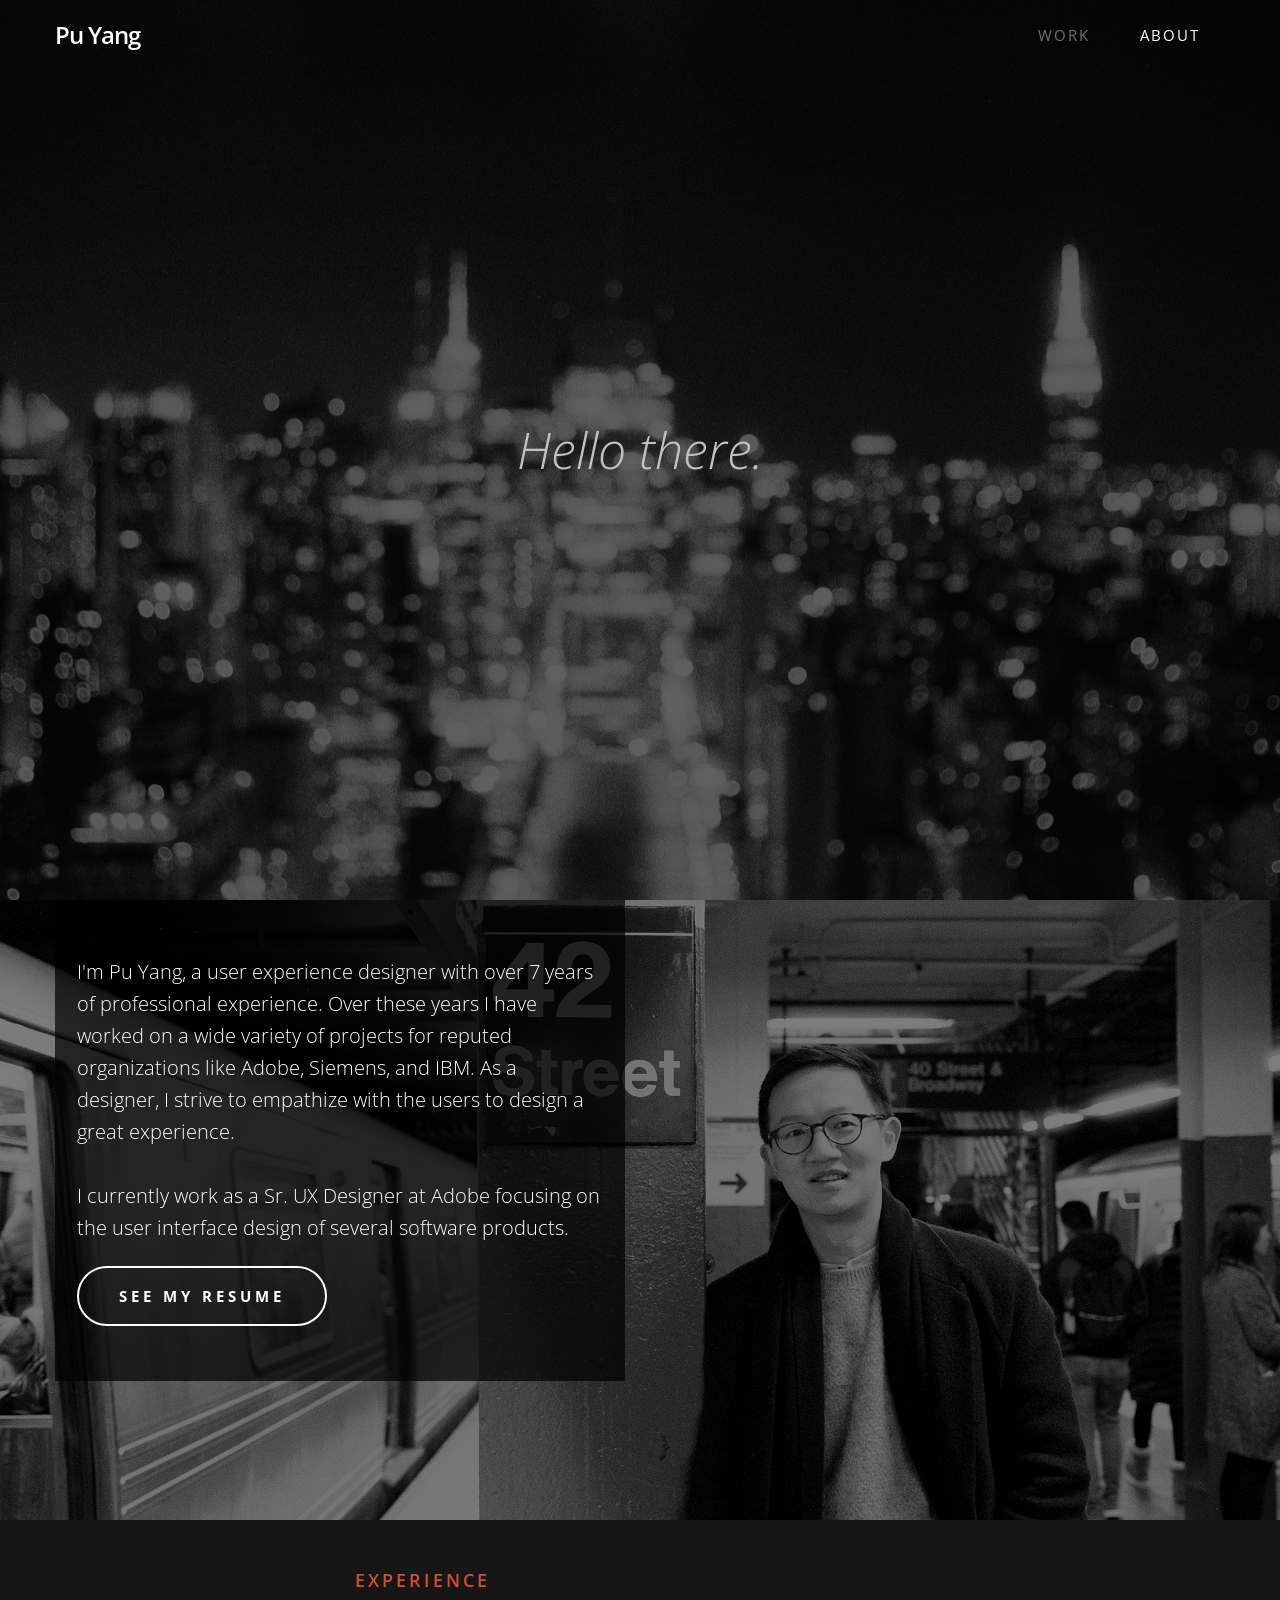
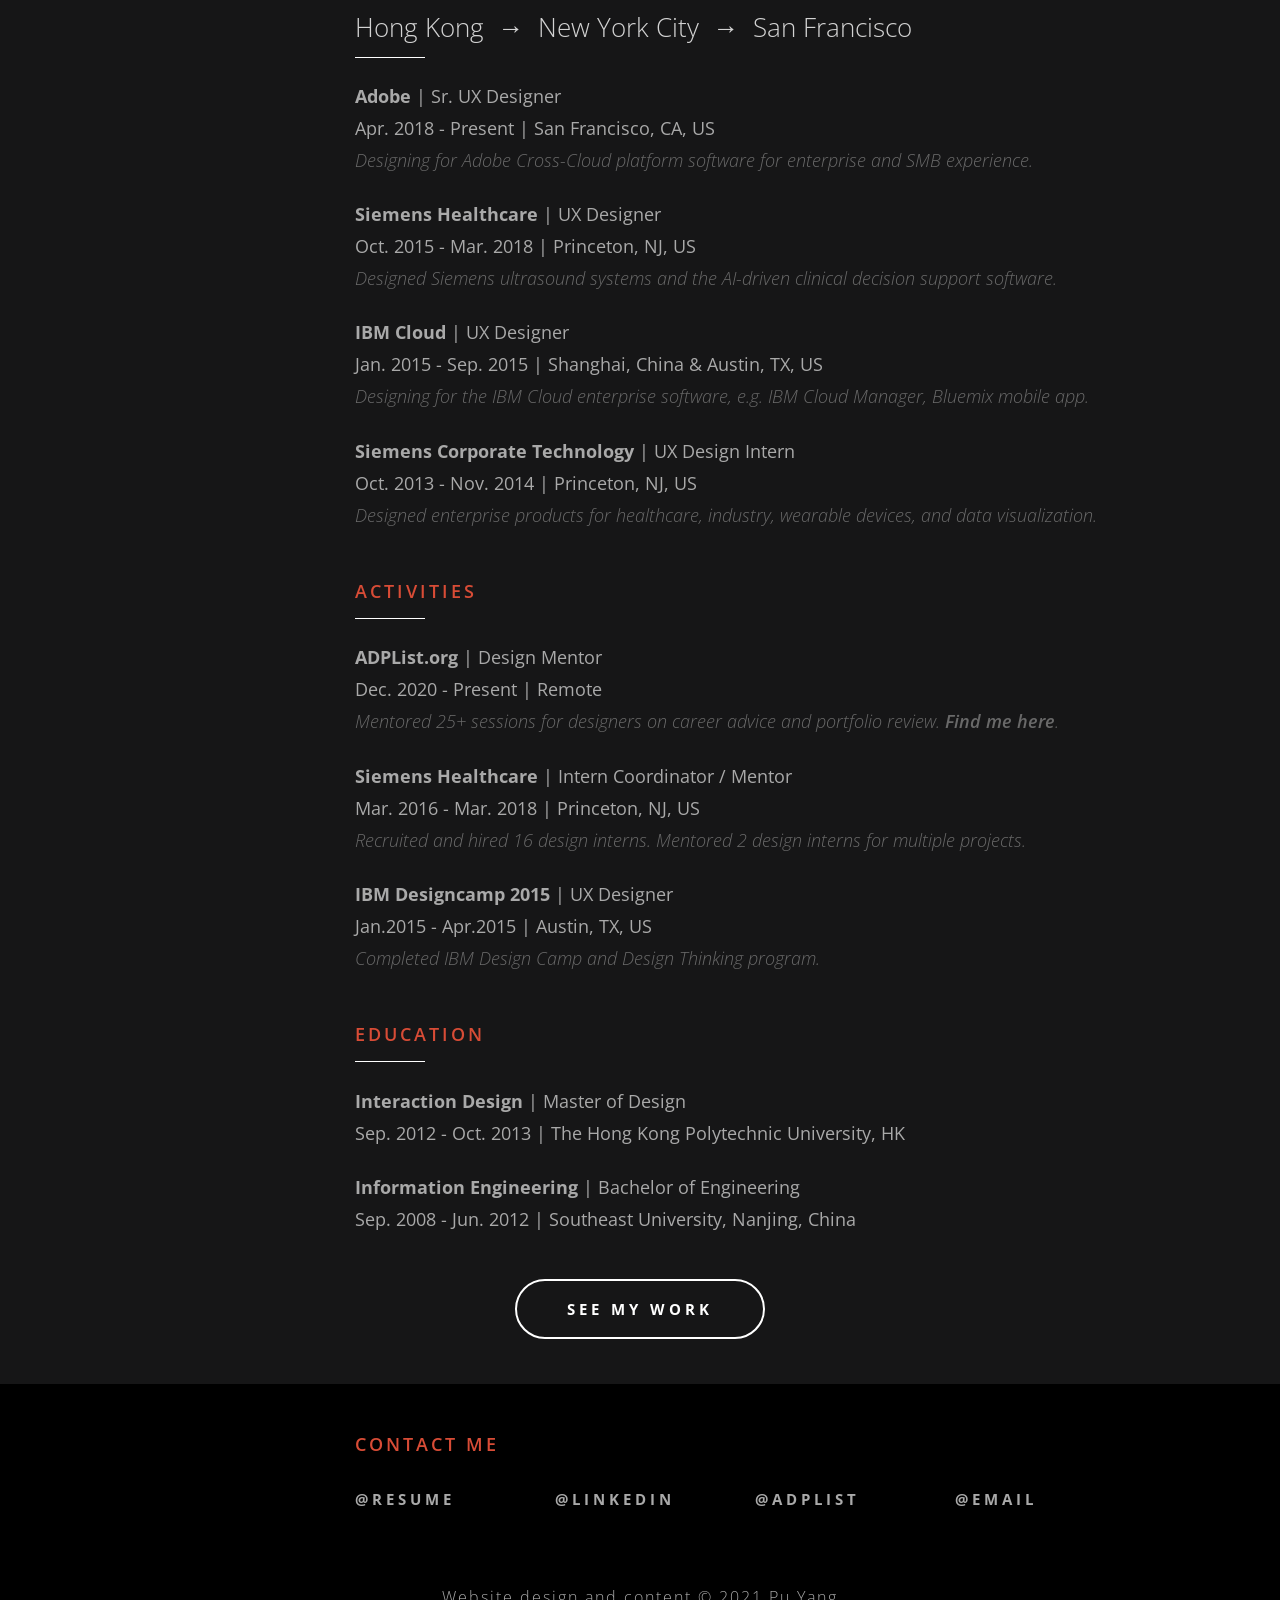
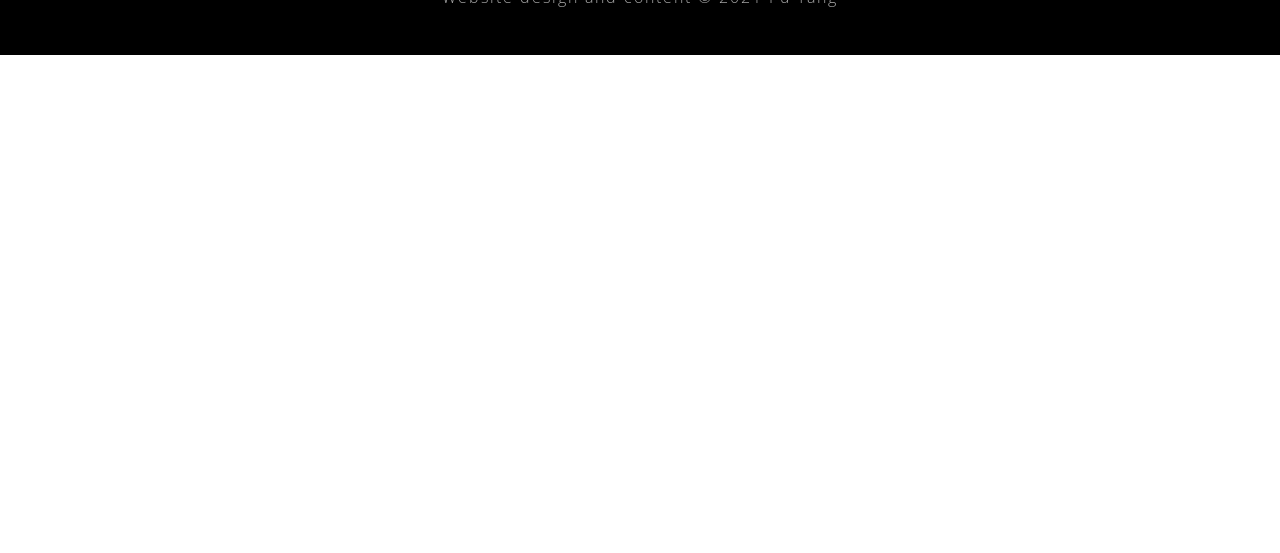
==== about/index.html @ f2c32f25 "Static portfolio site migrated from WordPress Co-authored-by: Copilot App <223556219+Copilot@users.n" ====
<!DOCTYPE html>
<html lang="en-US" data-version="3.0.16">
	<head>
		<meta charset="UTF-8" />
		<meta name="viewport" content="width=device-width, initial-scale=1.0, maximum-scale=1.0" />
		<meta name="description" content="My Portfolio">
		<title>Pu Yang &rsaquo; About</title>

		<link type="text/css" rel="stylesheet" href="../wp-content/themes/semplice/css/reset.css">
		<link data-fontset-id="ce-fontset" href="https://fonts.googleapis.com/css?family=Open+Sans:300,300italic,400,400italic,600,600italic,700,700italic" rel="stylesheet" type="text/css"><link data-fontset-id="ce-fontset" href="https://fonts.googleapis.com/css?family=PT+Serif:400,400italic" rel="stylesheet" type="text/css"><style id="ce-fontset" type="text/css">.light,.light_italic{font-family:"Open Sans", Arial, sans-serif;font-weight:300;}.regular,.regular_italic{font-family:"Open Sans", Arial, sans-serif;font-weight:400;}.semibold,.semibold_italic{font-family:"Open Sans", Arial, sans-serif;font-weight:600;}.bold,.bold_italic,strong,b{font-family:"Open Sans", Arial, sans-serif;font-weight:700;}.custom_one,.custom_one_italic{font-family:"PT Serif", Georgia, serif;font-weight:400;}.light_italic, .regular_italic, .semibold_italic, .bold_italic, .custom_one_italic {font-style:italic}.wysiwyg-ce h1, .wysiwyg-ce h2, .wysiwyg-ce h3, .wysiwyg-ce h4, .wysiwyg-ce h5, .wysiwyg-ce h6, #semplice h1, #semplice h2, #semplice h3, #semplice h4, #semplice h5, #semplice h6 { font-weight: 700; }</style>		<link type="text/css" rel="stylesheet" href="../wp-content/themes/semplice/style.css">
		<style type="text/css" id="semplice-custom-css">.cover-284 .cover-headline h1 { font-size: 50px !important; line-height: 65px !important; }@media (min-width: 980px) and (max-width: 1199px) {.cover-284 .cover-headline h1 { font-size: 33.333333333333px !important; line-height: 38.461538461538px !important; }}@media (min-width: 768px) and (max-width: 979px) {.cover-284 .cover-headline h1 { font-size: 29.411764705882px !important; line-height: 35.714285714286px !important; }}@media (max-width: 767px) {.cover-284 .cover-headline h1 { font-size: 19.230769230769px !important; line-height: 22.727272727273px !important; }}@media (max-width: 567px) {.cover-284 .cover-headline h1 { font-size: 14.705882352941px !important; line-height: 16.666666666667px !important; }}#content { height: 100%; }.cover-284, .cover-284 .cover-image, .cover-284 .video-fadein { background-color: #000000 !important; }.cover-284 .cover-image { background-image: url(../wp-content/uploads/2021/03/Mask-Group-22-1.png); }.cover-284 .cover-image { opacity: 0.40; }.cover-284 .cover-image { background-repeat:  !important; }.cover-284 .cover-image { background-size: cover; }.cover-284 .cover-image { background-position: top center; }.cover-284 .cover-headline h1 { color: #c1c1c1 !important; }.cover-284 .cover-headline h1 { text-transform: none !important; }.bar { background: #ffffff !important; }.cover-284 .see-more:hover .icon { transform: scale(1.15);-ms-transform: scale(1.15);-webkit-transform: scale(1.15); }div.logo a { color: #ffffff !important; }header { top: -70px; }#fullscreen-menu { top: 70px; }#navbar, .controls a, div.loader, div.header-icon, #navbar-bg, .controls a span { height: 70px; }div.logo h1 { line-height: 70px !important; }.controls a svg, div.header-icon { margin-top: 23px !important; }section#blog, .post-password-form, section#not-found { margin-top: 70px !important; }.menu-style-nobutton ul li a, nav.standard ul li a { line-height: 70px !important; }.title-top { top: 70px; }.logo svg { margin-top: 24px; }#navbar-bg { background: #161617 !important; }#fullscreen-menu { background: rgb(0, 0, 0); background: rgba(0, 0, 0, 1); }#navbar-bg { opacity: 1; }#navbar { border-bottom: 1px solid transparent !important; }.transparent { opacity: 0 !important; }@media (max-width: 767px) {.transparent { background: #161617 !important; }}#navbar .controls a .nav-icon { background: #707070 !important; }#navbar .controls a svg { fill: #707070 !important; }#fullscreen-menu .menu-inner nav ul li a, .follow-links ul li a svg, nav.standard ul li a { letter-spacing: 2px !important; }#fullscreen-menu .menu-inner nav ul li a, .follow-links ul li a svg, nav.standard ul li a { text-transform: uppercase !important; }#navbar .controls a.project-panel-button { margin-right: -10px; padding-left: 10px; }nav.standard ul li a { padding: 0px 25px; }#fullscreen-menu .menu-inner nav { padding: 40px 0px; }#fullscreen-menu .menu-inner nav ul li a, .follow-links ul li a svg, nav.standard ul li a { color: #707070 !important; }.follow-links ul li a svg { fill: #707070 !important; }nav.standard ul li a { text-decoration: none !important; }#fullscreen-menu .menu-inner nav ul li a { border-color: #e6e6e6 !important; }#fullscreen-menu .menu-inner nav ul li.current-menu-item a, #fullscreen-menu .menu-inner nav ul li.current_page_item a, nav.standard ul li.current-menu-item a, nav.standard ul li.current_page_item a, #fullscreen-menu .menu-inner nav ul li.current-menu-item a:hover, #fullscreen-menu .menu-inner nav ul li.current_page_item a:hover, nav.standard ul li.current-menu-item a:hover, nav.standard ul li.current_page_item a:hover, .is-work nav.standard ul li.portfolio-grid a, .is-work #fullscreen-menu .menu-inner nav ul li.portfolio-grid a { color: #ffffff !important; }nav.standard ul li.current-menu-item a, nav.standard ul li.current_page_item a, nav.standard ul li.current-menu-item a:hover, nav.standard ul li.current_page_item a:hover, .is-work nav.standard ul li.portfolio-grid a { text-decoration: none !important; }#fullscreen-menu .menu-inner nav ul li.current-menu-item a, #fullscreen-menu .menu-inner nav ul li.current_page_item a, #fullscreen-menu .menu-inner nav ul li.current-menu-item a:hover, #fullscreen-menu .menu-inner nav ul li.current_page_item a:hover, .is-work #fullscreen-menu .menu-inner nav ul li.portfolio-grid a { border-color: #000000 !important; }#fullscreen-menu .menu-inner nav ul li a:hover, .follow-links ul li a svg, nav.standard ul li a:hover { color: #d84c36 !important; }.follow-links ul li a:hover svg { fill: #d84c36 !important; }nav.standard ul li a:hover { text-decoration: none !important; }#fullscreen-menu .menu-inner nav ul li a:hover { border-color: #000000 !important; }nav.standard ul li a:hover { background: transparent !important; }nav.standard ul li a { font-size: 15px !important; }#fullscreen-menu .menu-inner nav { margin-top: 70px !important; }#fullscreen-menu .menu-inner nav { top: 70px; transform: translate(0px, 0px); -webkit-transform: translate(0px, 0px); }#fullscreen-menu .menu-inner nav ul li { text-align: center; }#fullscreen-menu .menu-inner .follow-links { background: rgb(255, 255, 255); background: rgba(255, 255, 255, 1); }#fullscreen-menu .menu-inner .follow-links ul li a { padding-top: 5px; padding-bottom: 5px; }#fullscreen-menu .menu-inner .follow-links { border-top: 1px solid transparent !important; }#fullscreen-menu .menu-inner .follow-links ul li a { padding-right: 10px; padding-left: 10px; }#fullscreen-menu .menu-inner .follow-links ul li a svg { fill: #aaaaaa !important; }#fullscreen-menu .menu-inner .follow-links ul li a:hover svg { fill: #000000 !important; }#fullscreen-menu .menu-inner .follow-links ul li a:hover { background: #ffffff !important; }.share-box { background: #ffffff !important; }.share-icons-wrapper p { color: #000000 !important; }.share-icon a svg { fill: #000000 !important; }body {background-color: #ffffff !important;}header { top: 0px !important; opacity: 1; }.fade-content, #project-panel-footer, #blog { opacity: 1 }.no-gutter-grid-sizer { width: 8.3333% !important; }.no-gutter-gutter-sizer { width: 0px; }.remove-gutter-yes { margin: 0px !important; }.masonry-span0{ width: 0% !important; float: left; }.masonry-span1{ width: 8.3333% !important; float: left; }.masonry-span2{ width: 16.6667% !important; float: left; }.masonry-span3{ width: 25% !important; float: left; }.masonry-span4{ width: 33.3333% !important; float: left; }.masonry-span5{ width: 41.6667% !important; float: left; }.masonry-span6{ width: 50% !important; float: left; }.masonry-span7{ width: 58.3333% !important; float: left; }.masonry-span8{ width: 66.6667% !important; float: left; }.masonry-span9{ width: 75% !important; float: left; }.masonry-span10{ width: 83.3333% !important; float: left; }.masonry-span11{ width: 91.6667% !important; float: left; }.masonry-span12{ width: 100% !important; float: left; }@media (max-width: 767px) {.masonry-span1, .masonry-span2, .masonry-span3, .masonry-span4, .masonry-span5, .masonry-span6, .masonry-span7, .masonry-span8, .masonry-span9, .masonry-span10, .masonry-span11, .masonry-span12 { width: 100% !important; }}.lightbox-overlay { background-color: rgba(255,255,255,0.98); -webkit-animation: fadein 0.35s; -moz-animation: fadein 0.35s; -ms-animation: fadein 0.35s; -o-animation: fadein 0.35s; animation: fadein 0.35s; }@keyframes fadein { from { background-color: rgba(255,255,255,0); } to { background-color: rgba(255,255,255,0.98); } }@-moz-keyframes fadein { from { background-color: rgba(255,255,255,0); } to { background-color: rgba(255,255,255,0.98); } }@-webkit-keyframes fadein { from { background-color: rgba(255,255,255,0); } to { background-color: rgba(255,255,255,0.98); } }@-ms-keyframes fadein { from { background-color: rgba(255,255,255,0); } to { background-color: rgba(255,255,255,0.98); } }@-o-keyframes fadein { from { background-color: rgba(255,255,255,0); } to { background-color: rgba(255,255,255,0.98); } }</style>

<link rel='stylesheet' id='wp-block-library-css' href='../assets/vendor/css/block-library.min.css' type='text/css' media='all' />
<style id='wp-block-library-inline-css' type='text/css'>
.has-text-align-justify{text-align:justify;}
</style>
<style id='classic-theme-styles-inline-css' type='text/css'>
/*! This file is auto-generated */
.wp-block-button__link{color:#fff;background-color:#32373c;border-radius:9999px;box-shadow:none;text-decoration:none;padding:calc(.667em + 2px) calc(1.333em + 2px);font-size:1.125em}.wp-block-file__button{background:#32373c;color:#fff;text-decoration:none}
</style>
<style id='global-styles-inline-css' type='text/css'>
body{--wp--preset--color--black: #000000;--wp--preset--color--cyan-bluish-gray: #abb8c3;--wp--preset--color--white: #ffffff;--wp--preset--color--pale-pink: #f78da7;--wp--preset--color--vivid-red: #cf2e2e;--wp--preset--color--luminous-vivid-orange: #ff6900;--wp--preset--color--luminous-vivid-amber: #fcb900;--wp--preset--color--light-green-cyan: #7bdcb5;--wp--preset--color--vivid-green-cyan: #00d084;--wp--preset--color--pale-cyan-blue: #8ed1fc;--wp--preset--color--vivid-cyan-blue: #0693e3;--wp--preset--color--vivid-purple: #9b51e0;--wp--preset--gradient--vivid-cyan-blue-to-vivid-purple: linear-gradient(135deg,rgba(6,147,227,1) 0%,rgb(155,81,224) 100%);--wp--preset--gradient--light-green-cyan-to-vivid-green-cyan: linear-gradient(135deg,rgb(122,220,180) 0%,rgb(0,208,130) 100%);--wp--preset--gradient--luminous-vivid-amber-to-luminous-vivid-orange: linear-gradient(135deg,rgba(252,185,0,1) 0%,rgba(255,105,0,1) 100%);--wp--preset--gradient--luminous-vivid-orange-to-vivid-red: linear-gradient(135deg,rgba(255,105,0,1) 0%,rgb(207,46,46) 100%);--wp--preset--gradient--very-light-gray-to-cyan-bluish-gray: linear-gradient(135deg,rgb(238,238,238) 0%,rgb(169,184,195) 100%);--wp--preset--gradient--cool-to-warm-spectrum: linear-gradient(135deg,rgb(74,234,220) 0%,rgb(151,120,209) 20%,rgb(207,42,186) 40%,rgb(238,44,130) 60%,rgb(251,105,98) 80%,rgb(254,248,76) 100%);--wp--preset--gradient--blush-light-purple: linear-gradient(135deg,rgb(255,206,236) 0%,rgb(152,150,240) 100%);--wp--preset--gradient--blush-bordeaux: linear-gradient(135deg,rgb(254,205,165) 0%,rgb(254,45,45) 50%,rgb(107,0,62) 100%);--wp--preset--gradient--luminous-dusk: linear-gradient(135deg,rgb(255,203,112) 0%,rgb(199,81,192) 50%,rgb(65,88,208) 100%);--wp--preset--gradient--pale-ocean: linear-gradient(135deg,rgb(255,245,203) 0%,rgb(182,227,212) 50%,rgb(51,167,181) 100%);--wp--preset--gradient--electric-grass: linear-gradient(135deg,rgb(202,248,128) 0%,rgb(113,206,126) 100%);--wp--preset--gradient--midnight: linear-gradient(135deg,rgb(2,3,129) 0%,rgb(40,116,252) 100%);--wp--preset--font-size--small: 13px;--wp--preset--font-size--medium: 20px;--wp--preset--font-size--large: 36px;--wp--preset--font-size--x-large: 42px;--wp--preset--spacing--20: 0.44rem;--wp--preset--spacing--30: 0.67rem;--wp--preset--spacing--40: 1rem;--wp--preset--spacing--50: 1.5rem;--wp--preset--spacing--60: 2.25rem;--wp--preset--spacing--70: 3.38rem;--wp--preset--spacing--80: 5.06rem;--wp--preset--shadow--natural: 6px 6px 9px rgba(0, 0, 0, 0.2);--wp--preset--shadow--deep: 12px 12px 50px rgba(0, 0, 0, 0.4);--wp--preset--shadow--sharp: 6px 6px 0px rgba(0, 0, 0, 0.2);--wp--preset--shadow--outlined: 6px 6px 0px -3px rgba(255, 255, 255, 1), 6px 6px rgba(0, 0, 0, 1);--wp--preset--shadow--crisp: 6px 6px 0px rgba(0, 0, 0, 1);}:where(.is-layout-flex){gap: 0.5em;}:where(.is-layout-grid){gap: 0.5em;}body .is-layout-flow > .alignleft{float: left;margin-inline-start: 0;margin-inline-end: 2em;}body .is-layout-flow > .alignright{float: right;margin-inline-start: 2em;margin-inline-end: 0;}body .is-layout-flow > .aligncenter{margin-left: auto !important;margin-right: auto !important;}body .is-layout-constrained > .alignleft{float: left;margin-inline-start: 0;margin-inline-end: 2em;}body .is-layout-constrained > .alignright{float: right;margin-inline-start: 2em;margin-inline-end: 0;}body .is-layout-constrained > .aligncenter{margin-left: auto !important;margin-right: auto !important;}body .is-layout-constrained > :where(:not(.alignleft):not(.alignright):not(.alignfull)){max-width: var(--wp--style--global--content-size);margin-left: auto !important;margin-right: auto !important;}body .is-layout-constrained > .alignwide{max-width: var(--wp--style--global--wide-size);}body .is-layout-flex{display: flex;}body .is-layout-flex{flex-wrap: wrap;align-items: center;}body .is-layout-flex > *{margin: 0;}body .is-layout-grid{display: grid;}body .is-layout-grid > *{margin: 0;}:where(.wp-block-columns.is-layout-flex){gap: 2em;}:where(.wp-block-columns.is-layout-grid){gap: 2em;}:where(.wp-block-post-template.is-layout-flex){gap: 1.25em;}:where(.wp-block-post-template.is-layout-grid){gap: 1.25em;}.has-black-color{color: var(--wp--preset--color--black) !important;}.has-cyan-bluish-gray-color{color: var(--wp--preset--color--cyan-bluish-gray) !important;}.has-white-color{color: var(--wp--preset--color--white) !important;}.has-pale-pink-color{color: var(--wp--preset--color--pale-pink) !important;}.has-vivid-red-color{color: var(--wp--preset--color--vivid-red) !important;}.has-luminous-vivid-orange-color{color: var(--wp--preset--color--luminous-vivid-orange) !important;}.has-luminous-vivid-amber-color{color: var(--wp--preset--color--luminous-vivid-amber) !important;}.has-light-green-cyan-color{color: var(--wp--preset--color--light-green-cyan) !important;}.has-vivid-green-cyan-color{color: var(--wp--preset--color--vivid-green-cyan) !important;}.has-pale-cyan-blue-color{color: var(--wp--preset--color--pale-cyan-blue) !important;}.has-vivid-cyan-blue-color{color: var(--wp--preset--color--vivid-cyan-blue) !important;}.has-vivid-purple-color{color: var(--wp--preset--color--vivid-purple) !important;}.has-black-background-color{background-color: var(--wp--preset--color--black) !important;}.has-cyan-bluish-gray-background-color{background-color: var(--wp--preset--color--cyan-bluish-gray) !important;}.has-white-background-color{background-color: var(--wp--preset--color--white) !important;}.has-pale-pink-background-color{background-color: var(--wp--preset--color--pale-pink) !important;}.has-vivid-red-background-color{background-color: var(--wp--preset--color--vivid-red) !important;}.has-luminous-vivid-orange-background-color{background-color: var(--wp--preset--color--luminous-vivid-orange) !important;}.has-luminous-vivid-amber-background-color{background-color: var(--wp--preset--color--luminous-vivid-amber) !important;}.has-light-green-cyan-background-color{background-color: var(--wp--preset--color--light-green-cyan) !important;}.has-vivid-green-cyan-background-color{background-color: var(--wp--preset--color--vivid-green-cyan) !important;}.has-pale-cyan-blue-background-color{background-color: var(--wp--preset--color--pale-cyan-blue) !important;}.has-vivid-cyan-blue-background-color{background-color: var(--wp--preset--color--vivid-cyan-blue) !important;}.has-vivid-purple-background-color{background-color: var(--wp--preset--color--vivid-purple) !important;}.has-black-border-color{border-color: var(--wp--preset--color--black) !important;}.has-cyan-bluish-gray-border-color{border-color: var(--wp--preset--color--cyan-bluish-gray) !important;}.has-white-border-color{border-color: var(--wp--preset--color--white) !important;}.has-pale-pink-border-color{border-color: var(--wp--preset--color--pale-pink) !important;}.has-vivid-red-border-color{border-color: var(--wp--preset--color--vivid-red) !important;}.has-luminous-vivid-orange-border-color{border-color: var(--wp--preset--color--luminous-vivid-orange) !important;}.has-luminous-vivid-amber-border-color{border-color: var(--wp--preset--color--luminous-vivid-amber) !important;}.has-light-green-cyan-border-color{border-color: var(--wp--preset--color--light-green-cyan) !important;}.has-vivid-green-cyan-border-color{border-color: var(--wp--preset--color--vivid-green-cyan) !important;}.has-pale-cyan-blue-border-color{border-color: var(--wp--preset--color--pale-cyan-blue) !important;}.has-vivid-cyan-blue-border-color{border-color: var(--wp--preset--color--vivid-cyan-blue) !important;}.has-vivid-purple-border-color{border-color: var(--wp--preset--color--vivid-purple) !important;}.has-vivid-cyan-blue-to-vivid-purple-gradient-background{background: var(--wp--preset--gradient--vivid-cyan-blue-to-vivid-purple) !important;}.has-light-green-cyan-to-vivid-green-cyan-gradient-background{background: var(--wp--preset--gradient--light-green-cyan-to-vivid-green-cyan) !important;}.has-luminous-vivid-amber-to-luminous-vivid-orange-gradient-background{background: var(--wp--preset--gradient--luminous-vivid-amber-to-luminous-vivid-orange) !important;}.has-luminous-vivid-orange-to-vivid-red-gradient-background{background: var(--wp--preset--gradient--luminous-vivid-orange-to-vivid-red) !important;}.has-very-light-gray-to-cyan-bluish-gray-gradient-background{background: var(--wp--preset--gradient--very-light-gray-to-cyan-bluish-gray) !important;}.has-cool-to-warm-spectrum-gradient-background{background: var(--wp--preset--gradient--cool-to-warm-spectrum) !important;}.has-blush-light-purple-gradient-background{background: var(--wp--preset--gradient--blush-light-purple) !important;}.has-blush-bordeaux-gradient-background{background: var(--wp--preset--gradient--blush-bordeaux) !important;}.has-luminous-dusk-gradient-background{background: var(--wp--preset--gradient--luminous-dusk) !important;}.has-pale-ocean-gradient-background{background: var(--wp--preset--gradient--pale-ocean) !important;}.has-electric-grass-gradient-background{background: var(--wp--preset--gradient--electric-grass) !important;}.has-midnight-gradient-background{background: var(--wp--preset--gradient--midnight) !important;}.has-small-font-size{font-size: var(--wp--preset--font-size--small) !important;}.has-medium-font-size{font-size: var(--wp--preset--font-size--medium) !important;}.has-large-font-size{font-size: var(--wp--preset--font-size--large) !important;}.has-x-large-font-size{font-size: var(--wp--preset--font-size--x-large) !important;}
.wp-block-navigation a:where(:not(.wp-element-button)){color: inherit;}
:where(.wp-block-post-template.is-layout-flex){gap: 1.25em;}:where(.wp-block-post-template.is-layout-grid){gap: 1.25em;}
:where(.wp-block-columns.is-layout-flex){gap: 2em;}:where(.wp-block-columns.is-layout-grid){gap: 2em;}
.wp-block-pullquote{font-size: 1.5em;line-height: 1.6;}
</style>
<link rel='stylesheet' id='mediaelement-css' href='../assets/vendor/mediaelement/mediaelementplayer-legacy.min.css' type='text/css' media='all' />
<link rel='stylesheet' id='wp-mediaelement-css' href='../assets/vendor/mediaelement/wp-mediaelement.min.css' type='text/css' media='all' />
<script type="text/javascript" src="../assets/vendor/jquery/jquery.min.js" id="jquery-core-js"></script>
<script type="text/javascript" src="../assets/vendor/jquery/jquery-migrate.min.js" id="jquery-migrate-js"></script>

<link rel="canonical" href="../about/" />

<!-- Jetpack Open Graph Tags -->
<meta property="og:type" content="article" />
<meta property="og:title" content="About" />
<meta property="og:url" content="../about/" />
<meta property="og:description" content="Visit the post for more." />
<meta property="article:published_time" content="2017-06-06T03:51:20+00:00" />
<meta property="article:modified_time" content="2021-04-22T03:16:10+00:00" />
<meta property="og:site_name" content="Pu Yang" />
<meta property="og:image" content="../wp-content/uploads/2021/03/cropped-Group-168716@2x.png" />
<meta property="og:image:width" content="512" />
<meta property="og:image:height" content="512" />
<meta property="og:locale" content="en_US" />
<meta name="twitter:text:title" content="About" />
<meta name="twitter:image" content="../wp-content/uploads/2021/03/cropped-Group-168716@2x-270x270.png" />
<meta name="twitter:card" content="summary" />
<meta name="twitter:description" content="Visit the post for more." />

<!-- End Jetpack Open Graph Tags -->
<link rel="icon" href="../wp-content/uploads/2021/03/cropped-Group-168716@2x-32x32.png" sizes="32x32" />
<link rel="icon" href="../wp-content/uploads/2021/03/cropped-Group-168716@2x-192x192.png" sizes="192x192" />
<link rel="apple-touch-icon" href="../wp-content/uploads/2021/03/cropped-Group-168716@2x-180x180.png" />
<meta name="msapplication-TileImage" content="../wp-content/uploads/2021/03/cropped-Group-168716@2x-270x270.png" />
		<!-- Facebook -->
		<meta property="og:title" content="Pu Yang &rsaquo; About" />
		<meta property="og:url" content="../about/" />
		<meta property="og:site_name" content="Pu Yang"/>
							<meta property="og:image" content="" />
		   
		<!-- bottom admin bar -->
		<style>html{margin-top:0px!important;}#wpadminbar{top:auto!important;bottom:0;}}</style>
	</head>
	<body class="page-template-default page page-id-284 no-transitions mejs-semplice-ui">
						<header >
			<div id="navbar-bg" class="transparent" data-transparent-bar="true" data-navbar-opacity="1" data-dropdown-transparent="disabled"><!-- header bar background --></div>
			<div id="navbar">
			<div class="container"><div class="row"><div class="span12 navbar-inner"><div class="logo twenty"><h1 class="semibold"><nobr><a id="logo" href="../index.html">Pu Yang</a></nobr></h1></div><div class="nav-wrapper"><nav class="standard regular"><div class="menu"><ul>
<li class="page_item page-item-62"><a href="../index.html">Work</a></li>
<li class="page_item page-item-284 current_page_item"><a href="../about/" aria-current="page">About</a></li>
</ul></div>
</nav><div class="controls">
					<a class="open-nav menu-responsive">
						<span class="nav-icon"></span>
					</a>
				</div></div></div></div></div>			</div>
		</header>
		<div id="fullscreen-menu" class="standard-height">
			<div class="menu-inner">
				<nav class="fs-26px light">
					<div class="menu"><ul>
<li class="page_item page-item-62"><a href="../index.html">Work</a></li>
<li class="page_item page-item-284 current_page_item"><a href="../about/" aria-current="page">About</a></li>
</ul></div>
				</nav>
				<div class="follow-links">
					<ul>
											</ul>
				</div>
			</div>
		</div>
		<div id="wrapper">
			<div id="content">

						<div class="cover-284 fullscreen-cover" data-bg-type="image" data-cover-id="284">						<div class="cover-image" data-parallax-scrolling="enabled"  ></div>
									<div class="container">
				<div class="row">
					<div class="cover-headline span12 middle center" data-headline-format="text">
													<h1 class="light_italic">Hello there.</h1>
											</div>
				</div>
			</div>
				</div>						
			<!-- content fade -->
			<div class="fade-content">
				<div id="content-holder" class=""><div id="content_brk9i99v8" class="multi-column" style="">

				<div class="mc-content-container" style="padding-top: 100 px;background-image: url(../wp-content/uploads/2021/01/Artboard-–-2@2x.png);background-repeat: no-repeat;background-size: cover;background-position: 50% 50%;background-color: #000000;" data-content-id="content_brk9i99v8" data-content-type="multi-column"><div id="masonry-content_brk9i99v8" class="container" style="background-color: transparent; position: relative; height: 620px;"><div class="row"><div class="grid-sizer"></div><div class="gutter-sizer"></div><div class="span6 masonry-item remove-gutter-" style="background-color: transparent; position: absolute; left: 0px; top: 0px;"><div class="mc-sub-content-container" style="padding-top: 100px;padding-bottom: 40px;padding-right: 40px;padding-left: 40px;background-image: url(../wp-content/uploads/2021/01/Rectangle-153940.png);background-repeat: no-repeat;background-size: cover;background-position: 50% 50%;background-color: transparent;" data-content-id="content_brk9i99v8" data-content-type="multi-column">
				<div class="single-edit" style="display: none;">
					<ul>
						<li><a class="edit-single" data-single-edit-content-id="column_content_rkx90xm30" data-single-edit-column-id="#column_xz32sxhst" data-single-edit-content-type="column-content-p">Single Edit</a></li>
						<li><a class="edit-column">Column Edit</a></li>
					</ul>
				</div>
			<div data-content-id="content_brk9i99v8" data-paragraph-id="content_brk9i99v8" data-content-type="multi-column" class="wysiwyg-ce  "><p data-font-size="20px"><span class="light"><span style="color:#FFFFFF;">I'm Pu Yang, a user experience designer with over 7&nbsp;years of professional experience. Over these years I have worked on a wide variety of projects for reputed organizations like Adobe, Siemens, and IBM. As a designer, I strive to empathize with the users to design a great experience.</span></span></p><p data-font-size="20px"><span class="light"><span style="color:#FFFFFF;">I currently work as a Sr. UX Designer at Adobe focusing on the user interface design of several software products.</span></span></p></div></div><div class="mc-sub-content-container" style="padding-bottom: 100px;padding-right: 40px;padding-left: 40px;background-image: url(../wp-content/uploads/2021/01/Rectangle-153940.png);background-repeat: no-repeat;background-position: 50% 0%;background-color: transparent;" data-content-id="content_brk9i99v8" data-content-type="multi-column" data-modules-array="button">
				<div class="single-edit" style="display: none;">
					<ul>
						<li><a class="edit-single" data-single-edit-content-id="column_content_dnaw6opkf" data-single-edit-column-id="#column_xz32sxhst" data-single-edit-content-type="custom-module">Single Edit</a></li>
						<li><a class="edit-column">Column Edit</a></li>
					</ul>
				</div>
			<div class="is-shortcode"><div class="executed"><script type="text/javascript">(function($){$(document).ready(function(){$("head").append('<style type="text/css">#content_brk9i99v8 #button_column_content_dnaw6opkf:hover {background-color:#d84c36 !important;color:#ffffff !important;border-color:#d84c36 !important;letter-spacing:4px !important;}</style>');});})(jQuery);</script><div class="button-wrapper" style="width: 100%; text-align: left;"><a id="button_column_content_dnaw6opkf" href="../wp-content/uploads/2021/04/Resume_PuYang_2021.pdf" target="_blank" data-font-size="15px" class="ce-button  bold" style="width: auto !important;color:#ffffff;letter-spacing:4px;background-color:#transparent ;padding:15px 40px 15px 40px !important;border-width:2px !important;border-color:#ffffff;border-radius:100px !important;-moz-border-radius:100px !important;-webkit-border-radius:100px !important;">SEE MY RESUME</a></div></div><div class="unexecuted">[unex_ce_button id="content_brk9i99v8,column_content_dnaw6opkf" button_text_color="#ffffff" button_font="bold" button_font_size="15px" button_width="auto" button_alignment="left" button_text_spacing="4px" button_bg_color="#transparent " button_padding="15px 40px 15px 40px" button_border_width="2px" button_border_color="#ffffff" button_border_radius="100px" button_text_hover_color="#ffffff" button_text_spacing_hover="4px" button_bg_hover_color="#d84c36" button_border_hover_color="#d84c36" button_link="../wp-content/uploads/2021/04/Resume_PuYang_2021.pdf" button_link_type="url" button_link_target="_blank" has_container="" in_column="1"]SEE MY RESUME[/ce_button]</div></div></div></div></div></div>
		<script type="text/javascript">
			(function ($) {
				$(document).ready(function () {
					/* init masonry */
					var $grid = $("#masonry-content_brk9i99v8");

					$grid.masonry({
						itemSelector: ".masonry-item",
						columnWidth: ".grid-sizer",
						gutter: ".gutter-sizer",
						transitionDuration: 0,
						isResizable: true,

					});

                	/* layout Masonry after each image loads */
                	$grid.imagesLoaded().progress(function() {
	                  	$grid.masonry("layout");
                	});

				});
			})(jQuery);
		</script>
		</div></div><div id="content_qz22ei3by" class="multi-column" data-sort="1" style="">

				<div class="mc-content-container" style="padding-top: 80px; background-color: rgb(22, 22, 23);" data-content-id="content_qz22ei3by" data-content-type="multi-column"><div id="masonry-content_qz22ei3by" class="container" style="background-color: transparent; position: relative; height: 33px;"><div class="row"><div class="grid-sizer"></div><div class="gutter-sizer"></div><div class="span3 masonry-item remove-gutter- masonry-offset" style="background-color: transparent; position: absolute; left: 0px; top: 0px;"><!-- Masonry offset --></div><div class="span8 masonry-item remove-gutter-" style="background-color: transparent; position: absolute; left: 300px; top: 0px;"><div class="mc-sub-content-container" style="background-color: transparent;" data-content-id="content_qz22ei3by" data-content-type="multi-column">
				<div class="single-edit" style="display: none;">
					<ul>
						<li><a class="edit-single" data-single-edit-content-id="column_content_wqmpusdbt" data-single-edit-column-id="#column_vv8thtbed" data-single-edit-content-type="column-content-p">Single Edit</a></li>
						<li><a class="edit-column">Column Edit</a></li>
					</ul>
				</div>
			<div data-content-id="content_qz22ei3by" data-paragraph-id="content_qz22ei3by" data-content-type="multi-column" class="wysiwyg-ce  "><p><span style="color:#d84c36;"><font face="Open Sans, Arial, sans-serif"><span style="font-weight: 600; letter-spacing: 3px;">EXPERIENCE</span></font></span></p></div></div></div></div></div>
		<script type="text/javascript">
			(function ($) {
				$(document).ready(function () {
					/* init masonry */
					var $grid = $("#masonry-content_qz22ei3by");

					$grid.masonry({
						itemSelector: ".masonry-item",
						columnWidth: ".grid-sizer",
						gutter: ".gutter-sizer",
						transitionDuration: 0,
						isResizable: true,

					});

                	/* layout Masonry after each image loads */
                	$grid.imagesLoaded().progress(function() {
	                  	$grid.masonry("layout");
                	});

				});
			})(jQuery);
		</script>
		</div></div><div id="content_nsytivn9t" class="multi-column" data-sort="1" style="">

				<div class="mc-content-container" style="padding-top: 20px; background-color: rgb(22, 22, 23);" data-content-id="content_nsytivn9t" data-content-type="multi-column"><div id="masonry-content_nsytivn9t" class="container" style="background-color: transparent; position: relative; height: 38px;"><div class="row"><div class="grid-sizer"></div><div class="gutter-sizer"></div><div class="span3 masonry-item remove-gutter- masonry-offset" style="background-color: transparent; position: absolute; left: 0px; top: 0px;"><!-- Masonry offset --></div><div class="span8 masonry-item remove-gutter-" style="background-color: transparent; position: absolute; left: 300px; top: 0px;"><div class="mc-sub-content-container" style="background-color: transparent;" data-content-id="content_nsytivn9t" data-content-type="multi-column">
				<div class="single-edit" style="display: none;">
					<ul>
						<li><a class="edit-single" data-single-edit-content-id="column_content_7v9bksnsc" data-single-edit-column-id="#column_dcxwi11x5" data-single-edit-content-type="column-content-p">Single Edit</a></li>
						<li><a class="edit-column">Column Edit</a></li>
					</ul>
				</div>
			<div data-content-id="content_nsytivn9t" data-paragraph-id="content_nsytivn9t" data-content-type="multi-column" class="wysiwyg-ce  "><p data-font-size="26px"><span style="color:#D3D3D3;"><span class="light">Hong Kong&nbsp;&nbsp;→&nbsp; New York City&nbsp;&nbsp;→&nbsp; San Francisco</span></span></p></div></div></div></div></div>
		<script type="text/javascript">
			(function ($) {
				$(document).ready(function () {
					/* init masonry */
					var $grid = $("#masonry-content_nsytivn9t");

					$grid.masonry({
						itemSelector: ".masonry-item",
						columnWidth: ".grid-sizer",
						gutter: ".gutter-sizer",
						transitionDuration: 0,
						isResizable: true,

					});

                	/* layout Masonry after each image loads */
                	$grid.imagesLoaded().progress(function() {
	                  	$grid.masonry("layout");
                	});

				});
			})(jQuery);
		</script>
		</div></div><div id="content_vr2vuy06n" class="multi-column" style="">

				<div class="mc-content-container" style="padding-top: 20px; padding-bottom: 40px; background-color: rgb(22, 22, 23);" data-content-id="content_vr2vuy06n" data-content-type="multi-column"><div id="masonry-content_vr2vuy06n" class="container" style="background-color: transparent; position: relative; height: 1px;"><div class="row"><div class="grid-sizer"></div><div class="gutter-sizer"></div><div class="span3 masonry-item remove-gutter- masonry-offset" style="background-color: transparent; position: absolute; left: 0px; top: 0px;"><!-- Masonry offset --></div><div class="span1 masonry-item remove-gutter-" style="background-color: transparent; position: absolute; left: 300px; top: 0px;"><div class="mc-sub-content-container" style="background-color: transparent;" data-content-id="content_vr2vuy06n" data-content-type="multi-column">
				<div class="single-edit" style="display: none;">
					<ul>
						<li><a class="edit-single" data-single-edit-content-id="column_content_4qvaetkj6" data-single-edit-column-id="#column_dcxwi11x5" data-single-edit-content-type="column-content-spacer">Single Edit</a></li>
						<li><a class="edit-column">Column Edit</a></li>
					</ul>
				</div>
			<div class="hr-container" style=""><div class="spacer spacer-full-width" style="height:1px;margin-top:0px;margin-bottom:0px;background-color:#ffffff;"><!-- Horizontal Rule --></div></div></div></div></div></div>
		<script type="text/javascript">
			(function ($) {
				$(document).ready(function () {
					/* init masonry */
					var $grid = $("#masonry-content_vr2vuy06n");

					$grid.masonry({
						itemSelector: ".masonry-item",
						columnWidth: ".grid-sizer",
						gutter: ".gutter-sizer",
						transitionDuration: 0,
						isResizable: true,

					});

                	/* layout Masonry after each image loads */
                	$grid.imagesLoaded().progress(function() {
	                  	$grid.masonry("layout");
                	});

				});
			})(jQuery);
		</script>
		</div></div><div id="content_oepdv97uo" class="multi-column" data-sort="1">

				<div class="mc-content-container" style="background-color: #161617;" data-content-id="content_oepdv97uo" data-content-type="multi-column"><div id="masonry-content_oepdv97uo" class="container" style="background-color: transparent; position: relative; height: 96px;"><div class="row"><div class="grid-sizer"></div><div class="gutter-sizer"></div><div class="span3 masonry-item remove-gutter- masonry-offset" style="background-color: transparent; position: absolute; left: 0px; top: 0px;"><!-- Masonry offset --></div><div class="span8 masonry-item remove-gutter-" style="background-color: transparent; position: absolute; left: 300px; top: 0px;"><div class="mc-sub-content-container" style="background-color: transparent;" data-content-id="content_oepdv97uo" data-content-type="multi-column">
				<div class="single-edit" style="display: none;">
					<ul>
						<li><a class="edit-single" data-single-edit-content-id="column_content_zkw8j5jz1" data-single-edit-column-id="#column_dcxwi11x5" data-single-edit-content-type="column-content-p">Single Edit</a></li>
						<li><a class="edit-column">Column Edit</a></li>
					</ul>
				</div>
			<div data-content-id="content_oepdv97uo" data-paragraph-id="content_oepdv97uo" data-content-type="multi-column" class="wysiwyg-ce  "><p><span style="color:#A9A9A9;"><strong>Adobe</strong>&nbsp;| Sr. UX Designer<br>Apr. 2018&nbsp;- Present | San Francisco, CA, US</span><br><span class="light_italic"><span style="color:#696969;">Designing for Adobe Cross-Cloud platform software&nbsp;for enterprise and SMB experience.&nbsp;</span></span></p></div></div></div></div></div>
		<script type="text/javascript">
			(function ($) {
				$(document).ready(function () {
					/* init masonry */
					var $grid = $("#masonry-content_oepdv97uo");

					$grid.masonry({
						itemSelector: ".masonry-item",
						columnWidth: ".grid-sizer",
						gutter: ".gutter-sizer",
						transitionDuration: 0,
						isResizable: true,

					});

                	/* layout Masonry after each image loads */
                	$grid.imagesLoaded().progress(function() {
	                  	$grid.masonry("layout");
                	});

				});
			})(jQuery);
		</script>
		</div></div><div id="content_c1g7kkeem" class="multi-column" data-sort="1" style="">

				<div class="mc-content-container" style="padding-top: 40px;background-color: #161617;" data-content-id="content_c1g7kkeem" data-content-type="multi-column"><div id="masonry-content_c1g7kkeem" class="container" style="background-color: transparent; position: relative; height: 96px;"><div class="row"><div class="grid-sizer"></div><div class="gutter-sizer"></div><div class="span3 masonry-item remove-gutter- masonry-offset" style="background-color: transparent; position: absolute; left: 0px; top: 0px;"><!-- Masonry offset --></div><div class="span8 masonry-item remove-gutter-" style="background-color: transparent; position: absolute; left: 300px; top: 0px;"><div class="mc-sub-content-container" style="background-color: transparent;" data-content-id="content_c1g7kkeem" data-content-type="multi-column">
				<div class="single-edit" style="display: none;">
					<ul>
						<li><a class="edit-single" data-single-edit-content-id="column_content_zkw8j5jz1" data-single-edit-column-id="#column_dcxwi11x5" data-single-edit-content-type="column-content-p">Single Edit</a></li>
						<li><a class="edit-column">Column Edit</a></li>
					</ul>
				</div>
			<div data-content-id="content_c1g7kkeem" data-paragraph-id="content_c1g7kkeem" data-content-type="multi-column" class="wysiwyg-ce  "><p><span style="color:#A9A9A9;"><strong>Siemens Healthcare</strong>&nbsp;| UX Designer<br>Oct. 2015 - Mar. 2018 | Princeton, NJ, US</span><br><span style="color:#696969;"><span class="light_italic">Designed Siemens ultrasound systems and the&nbsp;AI-driven clinical decision support software. </span></span></p></div></div></div></div></div>
		<script type="text/javascript">
			(function ($) {
				$(document).ready(function () {
					/* init masonry */
					var $grid = $("#masonry-content_c1g7kkeem");

					$grid.masonry({
						itemSelector: ".masonry-item",
						columnWidth: ".grid-sizer",
						gutter: ".gutter-sizer",
						transitionDuration: 0,
						isResizable: true,

					});

                	/* layout Masonry after each image loads */
                	$grid.imagesLoaded().progress(function() {
	                  	$grid.masonry("layout");
                	});

				});
			})(jQuery);
		</script>
		</div></div><div id="content_jc2mo6hlu" class="multi-column" data-sort="1">

				<div class="mc-content-container" style="padding-top: 40px; background-color: rgb(22, 22, 23);" data-content-id="content_jc2mo6hlu" data-content-type="multi-column"><div id="masonry-content_jc2mo6hlu" class="container" style="background-color: transparent; position: relative; height: 96px;"><div class="row"><div class="grid-sizer"></div><div class="gutter-sizer"></div><div class="span3 masonry-item remove-gutter- masonry-offset" style="background-color: transparent; position: absolute; left: 0px; top: 0px;"><!-- Masonry offset --></div><div class="span8 masonry-item remove-gutter-" style="background-color: transparent; position: absolute; left: 300px; top: 0px;"><div class="mc-sub-content-container" style="background-color: transparent;" data-content-id="content_jc2mo6hlu" data-content-type="multi-column">
				<div class="single-edit" style="top: 31.2181px; left: 308.545px; display: none;">
					<ul>
						<li><a class="edit-single" data-single-edit-content-id="column_content_zkw8j5jz1" data-single-edit-column-id="#column_dcxwi11x5" data-single-edit-content-type="column-content-p">Single Edit</a></li>
						<li><a class="edit-column">Column Edit</a></li>
					</ul>
				</div>
			<div data-content-id="content_jc2mo6hlu" data-paragraph-id="content_jc2mo6hlu" data-content-type="multi-column" class="wysiwyg-ce  "><p><span style="color:#A9A9A9;"><strong>IBM Cloud&nbsp;</strong>| UX Designer<br>Jan. 2015 - Sep. 2015 | Shanghai, China &amp; Austin, TX, US</span><br><span style="color:#696969;"><span class="light_italic">Designing&nbsp;for the IBM Cloud enterprise software, e.g. IBM Cloud Manager, Bluemix mobile app.&nbsp;</span></span></p></div></div></div></div></div>
		<script type="text/javascript">
			(function ($) {
				$(document).ready(function () {
					/* init masonry */
					var $grid = $("#masonry-content_jc2mo6hlu");

					$grid.masonry({
						itemSelector: ".masonry-item",
						columnWidth: ".grid-sizer",
						gutter: ".gutter-sizer",
						transitionDuration: 0,
						isResizable: true,

					});

                	/* layout Masonry after each image loads */
                	$grid.imagesLoaded().progress(function() {
	                  	$grid.masonry("layout");
                	});

				});
			})(jQuery);
		</script>
		</div></div><div id="content_4269plonb" class="multi-column">

				<div class="mc-content-container" style="padding-top: 40px; background-color: rgb(22, 22, 23);" data-content-id="content_4269plonb" data-content-type="multi-column"><div id="masonry-content_4269plonb" class="container" style="background-color: transparent; position: relative; height: 96px;"><div class="row"><div class="grid-sizer"></div><div class="gutter-sizer"></div><div class="span3 masonry-item remove-gutter- masonry-offset" style="background-color: transparent; position: absolute; left: 0px; top: 0px;"><!-- Masonry offset --></div><div class="span8 masonry-item remove-gutter-" style="background-color: transparent; position: absolute; left: 300px; top: 0px;"><div class="mc-sub-content-container" style="background-color: transparent;" data-content-id="content_4269plonb" data-content-type="multi-column">
				<div class="single-edit" style="display: none;">
					<ul>
						<li><a class="edit-single" data-single-edit-content-id="column_content_zkw8j5jz1" data-single-edit-column-id="#column_dcxwi11x5" data-single-edit-content-type="column-content-p">Single Edit</a></li>
						<li><a class="edit-column">Column Edit</a></li>
					</ul>
				</div>
			<div data-content-id="content_4269plonb" data-paragraph-id="content_4269plonb" data-content-type="multi-column" class="wysiwyg-ce  "><p><span style="color:#A9A9A9;"><strong>Siemens Corporate Technology</strong>&nbsp;| UX Design Intern<br>Oct. 2013 - Nov. 2014 | Princeton, NJ, US</span><br><span class="light_italic"><span style="color:#696969;">Designed enterprise products for healthcare, industry, wearable devices, and data visualization. </span></span></p></div></div></div></div></div>
		<script type="text/javascript">
			(function ($) {
				$(document).ready(function () {
					/* init masonry */
					var $grid = $("#masonry-content_4269plonb");

					$grid.masonry({
						itemSelector: ".masonry-item",
						columnWidth: ".grid-sizer",
						gutter: ".gutter-sizer",
						transitionDuration: 0,
						isResizable: true,

					});

                	/* layout Masonry after each image loads */
                	$grid.imagesLoaded().progress(function() {
	                  	$grid.masonry("layout");
                	});

				});
			})(jQuery);
		</script>
		</div></div><div id="content_xe14kcu5n" class="multi-column">

				<div class="mc-content-container" style="padding-top: 80px; background-color: rgb(22, 22, 23);" data-content-id="content_xe14kcu5n" data-content-type="multi-column"><div id="masonry-content_xe14kcu5n" class="container" style="background-color: transparent; position: relative; height: 33px;"><div class="row"><div class="grid-sizer"></div><div class="gutter-sizer"></div><div class="span3 masonry-item remove-gutter- masonry-offset" style="background-color: transparent; position: absolute; left: 0px; top: 0px;"><!-- Masonry offset --></div><div class="span8 masonry-item remove-gutter-" style="background-color: transparent; position: absolute; left: 300px; top: 0px;"><div class="mc-sub-content-container" style="background-color: transparent;" data-content-id="content_xe14kcu5n" data-content-type="multi-column">
				<div class="single-edit" style="display: none;">
					<ul>
						<li><a class="edit-single" data-single-edit-content-id="column_content_wqmpusdbt" data-single-edit-column-id="#column_vv8thtbed" data-single-edit-content-type="column-content-p">Single Edit</a></li>
						<li><a class="edit-column">Column Edit</a></li>
					</ul>
				</div>
			<div data-content-id="content_xe14kcu5n" data-paragraph-id="content_xe14kcu5n" data-content-type="multi-column" class="wysiwyg-ce  "><p><span style="color:#d84c36;"><font face="Open Sans, Arial, sans-serif"><span style="font-weight: 600; letter-spacing: 3px;">ACTIVITIES</span></font></span></p></div></div></div></div></div>
		<script type="text/javascript">
			(function ($) {
				$(document).ready(function () {
					/* init masonry */
					var $grid = $("#masonry-content_xe14kcu5n");

					$grid.masonry({
						itemSelector: ".masonry-item",
						columnWidth: ".grid-sizer",
						gutter: ".gutter-sizer",
						transitionDuration: 0,
						isResizable: true,

					});

                	/* layout Masonry after each image loads */
                	$grid.imagesLoaded().progress(function() {
	                  	$grid.masonry("layout");
                	});

				});
			})(jQuery);
		</script>
		</div></div><div id="content_rszw6ulfj" class="multi-column" style="">

				<div class="mc-content-container" style="padding-top: 20px; padding-bottom: 40px; background-color: rgb(22, 22, 23);" data-content-id="content_rszw6ulfj" data-content-type="multi-column"><div id="masonry-content_rszw6ulfj" class="container" style="background-color: transparent; position: relative; height: 1px;"><div class="row"><div class="grid-sizer"></div><div class="gutter-sizer"></div><div class="span3 masonry-item remove-gutter- masonry-offset" style="background-color: transparent; position: absolute; left: 0px; top: 0px;"><!-- Masonry offset --></div><div class="span1 masonry-item remove-gutter-" style="background-color: transparent; position: absolute; left: 300px; top: 0px;"><div class="mc-sub-content-container" style="background-color: transparent;" data-content-id="content_rszw6ulfj" data-content-type="multi-column">
				<div class="single-edit" style="display: none;">
					<ul>
						<li><a class="edit-single" data-single-edit-content-id="column_content_367sxz275" data-single-edit-column-id="#column_dcxwi11x5" data-single-edit-content-type="column-content-spacer">Single Edit</a></li>
						<li><a class="edit-column">Column Edit</a></li>
					</ul>
				</div>
			<div class="hr-container" style=""><div class="spacer spacer-full-width" style="height:1px;margin-top:0px;margin-bottom:0px;background-color:#ffffff;"><!-- Horizontal Rule --></div></div></div></div></div></div>
		<script type="text/javascript">
			(function ($) {
				$(document).ready(function () {
					/* init masonry */
					var $grid = $("#masonry-content_rszw6ulfj");

					$grid.masonry({
						itemSelector: ".masonry-item",
						columnWidth: ".grid-sizer",
						gutter: ".gutter-sizer",
						transitionDuration: 0,
						isResizable: true,

					});

                	/* layout Masonry after each image loads */
                	$grid.imagesLoaded().progress(function() {
	                  	$grid.masonry("layout");
                	});

				});
			})(jQuery);
		</script>
		</div></div><div id="content_rgd4h5v4i" class="multi-column">

				<div class="mc-content-container" style="background-color: #161617;" data-content-id="content_rgd4h5v4i" data-content-type="multi-column"><div id="masonry-content_rgd4h5v4i" class="container" style="background-color: transparent; position: relative; height: 96px;"><div class="row"><div class="grid-sizer"></div><div class="gutter-sizer"></div><div class="span3 masonry-item remove-gutter- masonry-offset" style="background-color: transparent; position: absolute; left: 0px; top: 0px;"><!-- Masonry offset --></div><div class="span8 masonry-item remove-gutter-" style="background-color: transparent; position: absolute; left: 300px; top: 0px;"><div class="mc-sub-content-container" style="background-color: transparent;" data-content-id="content_rgd4h5v4i" data-content-type="multi-column">
				<div class="single-edit" style="display: none;">
					<ul>
						<li><a class="edit-single" data-single-edit-content-id="column_content_zkw8j5jz1" data-single-edit-column-id="#column_dcxwi11x5" data-single-edit-content-type="column-content-p">Single Edit</a></li>
						<li><a class="edit-column">Column Edit</a></li>
					</ul>
				</div>
			<div data-content-id="content_rgd4h5v4i" data-paragraph-id="content_rgd4h5v4i" data-content-type="multi-column" class="wysiwyg-ce  "><p data-font-size="18px"><span style="color:#A9A9A9;"><strong>ADPList.org</strong> | Design Mentor&nbsp;<br>Dec. 2020 - Present | Remote</span><br><span class="light_italic"><span style="color:#696969;">Mentored 25+&nbsp;sessions for designers on career advice and&nbsp;portfolio review.&nbsp;</span><span class="semibold"><a href="https://adplist.org/mentors/pu-yang"><span style="color:#696969;">Find me here</span></a></span><span style="color:#696969;">.&nbsp;</span></span></p></div></div></div></div></div>
		<script type="text/javascript">
			(function ($) {
				$(document).ready(function () {
					/* init masonry */
					var $grid = $("#masonry-content_rgd4h5v4i");

					$grid.masonry({
						itemSelector: ".masonry-item",
						columnWidth: ".grid-sizer",
						gutter: ".gutter-sizer",
						transitionDuration: 0,
						isResizable: true,

					});

                	/* layout Masonry after each image loads */
                	$grid.imagesLoaded().progress(function() {
	                  	$grid.masonry("layout");
                	});

				});
			})(jQuery);
		</script>
		</div></div><div id="content_dfa4dwkt0" class="multi-column">

				<div class="mc-content-container" style="padding-top: 40px; background-color: rgb(22, 22, 23);" data-content-id="content_dfa4dwkt0" data-content-type="multi-column"><div id="masonry-content_dfa4dwkt0" class="container" style="background-color: transparent; position: relative; height: 96px;"><div class="row"><div class="grid-sizer"></div><div class="gutter-sizer"></div><div class="span3 masonry-item remove-gutter- masonry-offset" style="background-color: transparent; position: absolute; left: 0px; top: 0px;"><!-- Masonry offset --></div><div class="span8 masonry-item remove-gutter-" style="background-color: transparent; position: absolute; left: 300px; top: 0px;"><div class="mc-sub-content-container" style="background-color: transparent;" data-content-id="content_dfa4dwkt0" data-content-type="multi-column">
				<div class="single-edit" style="display: none;">
					<ul>
						<li><a class="edit-single" data-single-edit-content-id="column_content_zkw8j5jz1" data-single-edit-column-id="#column_dcxwi11x5" data-single-edit-content-type="column-content-p">Single Edit</a></li>
						<li><a class="edit-column">Column Edit</a></li>
					</ul>
				</div>
			<div data-content-id="content_dfa4dwkt0" data-paragraph-id="content_dfa4dwkt0" data-content-type="multi-column" class="wysiwyg-ce  "><p><span style="color:#A9A9A9;"><strong>Siemens Healthcare</strong> | Intern Coordinator / Mentor<br>Mar. 2016 - Mar. 2018 | Princeton, NJ, US</span><br><span style="color:#696969;"><span class="light_italic">Recruited and hired 16 design interns. Mentored 2 design interns for multiple projects.</span></span></p></div></div></div></div></div>
		<script type="text/javascript">
			(function ($) {
				$(document).ready(function () {
					/* init masonry */
					var $grid = $("#masonry-content_dfa4dwkt0");

					$grid.masonry({
						itemSelector: ".masonry-item",
						columnWidth: ".grid-sizer",
						gutter: ".gutter-sizer",
						transitionDuration: 0,
						isResizable: true,

					});

                	/* layout Masonry after each image loads */
                	$grid.imagesLoaded().progress(function() {
	                  	$grid.masonry("layout");
                	});

				});
			})(jQuery);
		</script>
		</div></div><div id="content_64wl5zbxv" class="multi-column">

				<div class="mc-content-container" style="padding-top: 40px; background-color: rgb(22, 22, 23);" data-content-id="content_64wl5zbxv" data-content-type="multi-column"><div id="masonry-content_64wl5zbxv" class="container" style="background-color: transparent; position: relative; height: 96px;"><div class="row"><div class="grid-sizer"></div><div class="gutter-sizer"></div><div class="span3 masonry-item remove-gutter- masonry-offset" style="background-color: transparent; position: absolute; left: 0px; top: 0px;"><!-- Masonry offset --></div><div class="span8 masonry-item remove-gutter-" style="background-color: transparent; position: absolute; left: 300px; top: 0px;"><div class="mc-sub-content-container" style="background-color: transparent;" data-content-id="content_64wl5zbxv" data-content-type="multi-column">
				<div class="single-edit" style="top: 58.6806px; left: 652.051px; display: none;">
					<ul>
						<li><a class="edit-single" data-single-edit-content-id="column_content_zkw8j5jz1" data-single-edit-column-id="#column_dcxwi11x5" data-single-edit-content-type="column-content-p">Single Edit</a></li>
						<li><a class="edit-column">Column Edit</a></li>
					</ul>
				</div>
			<div data-content-id="content_64wl5zbxv" data-paragraph-id="content_64wl5zbxv" data-content-type="multi-column" class="wysiwyg-ce  "><p><span style="color:#A9A9A9;"><strong>IBM Designcamp 2015</strong> | UX Designer<br>Jan.2015 - Apr.2015 | Austin, TX, US</span><br><span class="light_italic"><span style="color:#696969;">Completed&nbsp;IBM Design Camp and Design Thinking program.</span></span><span style="color:#A9A9A9;"><span class="light">&nbsp;</span></span></p></div></div></div></div></div>
		<script type="text/javascript">
			(function ($) {
				$(document).ready(function () {
					/* init masonry */
					var $grid = $("#masonry-content_64wl5zbxv");

					$grid.masonry({
						itemSelector: ".masonry-item",
						columnWidth: ".grid-sizer",
						gutter: ".gutter-sizer",
						transitionDuration: 0,
						isResizable: true,

					});

                	/* layout Masonry after each image loads */
                	$grid.imagesLoaded().progress(function() {
	                  	$grid.masonry("layout");
                	});

				});
			})(jQuery);
		</script>
		</div></div><div id="content_ymjhryghh" class="multi-column">

				<div class="mc-content-container" style="padding-top: 80px; background-color: rgb(22, 22, 23);" data-content-id="content_ymjhryghh" data-content-type="multi-column"><div id="masonry-content_ymjhryghh" class="container" style="background-color: transparent; position: relative; height: 33px;"><div class="row"><div class="grid-sizer"></div><div class="gutter-sizer"></div><div class="span3 masonry-item remove-gutter- masonry-offset" style="background-color: transparent; position: absolute; left: 0px; top: 0px;"><!-- Masonry offset --></div><div class="span8 masonry-item remove-gutter-" style="background-color: transparent; position: absolute; left: 300px; top: 0px;"><div class="mc-sub-content-container" style="background-color: transparent;" data-content-id="content_ymjhryghh" data-content-type="multi-column">
				<div class="single-edit" style="display: none;">
					<ul>
						<li><a class="edit-single" data-single-edit-content-id="column_content_wqmpusdbt" data-single-edit-column-id="#column_vv8thtbed" data-single-edit-content-type="column-content-p">Single Edit</a></li>
						<li><a class="edit-column">Column Edit</a></li>
					</ul>
				</div>
			<div data-content-id="content_ymjhryghh" data-paragraph-id="content_ymjhryghh" data-content-type="multi-column" class="wysiwyg-ce  "><p><span style="color:#d84c36;"><font face="Open Sans, Arial, sans-serif"><span style="font-weight: 600; letter-spacing: 3px;">EDUCATION</span></font></span></p></div></div></div></div></div>
		<script type="text/javascript">
			(function ($) {
				$(document).ready(function () {
					/* init masonry */
					var $grid = $("#masonry-content_ymjhryghh");

					$grid.masonry({
						itemSelector: ".masonry-item",
						columnWidth: ".grid-sizer",
						gutter: ".gutter-sizer",
						transitionDuration: 0,
						isResizable: true,

					});

                	/* layout Masonry after each image loads */
                	$grid.imagesLoaded().progress(function() {
	                  	$grid.masonry("layout");
                	});

				});
			})(jQuery);
		</script>
		</div></div><div id="content_yi1hcugj8" class="multi-column" style="">

				<div class="mc-content-container" style="padding-top: 20px; padding-bottom: 40px; background-color: rgb(22, 22, 23);" data-content-id="content_yi1hcugj8" data-content-type="multi-column"><div id="masonry-content_yi1hcugj8" class="container" style="background-color: transparent; position: relative; height: 1px;"><div class="row"><div class="grid-sizer"></div><div class="gutter-sizer"></div><div class="span3 masonry-item remove-gutter- masonry-offset" style="background-color: transparent; position: absolute; left: 0px; top: 0px;"><!-- Masonry offset --></div><div class="span1 masonry-item remove-gutter-" style="background-color: transparent; position: absolute; left: 300px; top: 0px;"><div class="mc-sub-content-container" style="background-color: transparent;" data-content-id="content_yi1hcugj8" data-content-type="multi-column">
				<div class="single-edit" style="display: none;">
					<ul>
						<li><a class="edit-single" data-single-edit-content-id="column_content_ofhjms8i9" data-single-edit-column-id="#column_dcxwi11x5" data-single-edit-content-type="column-content-spacer">Single Edit</a></li>
						<li><a class="edit-column">Column Edit</a></li>
					</ul>
				</div>
			<div class="hr-container" style=""><div class="spacer spacer-full-width" style="height:1px;margin-top:0px;margin-bottom:0px;background-color:#ffffff;"><!-- Horizontal Rule --></div></div></div></div></div></div>
		<script type="text/javascript">
			(function ($) {
				$(document).ready(function () {
					/* init masonry */
					var $grid = $("#masonry-content_yi1hcugj8");

					$grid.masonry({
						itemSelector: ".masonry-item",
						columnWidth: ".grid-sizer",
						gutter: ".gutter-sizer",
						transitionDuration: 0,
						isResizable: true,

					});

                	/* layout Masonry after each image loads */
                	$grid.imagesLoaded().progress(function() {
	                  	$grid.masonry("layout");
                	});

				});
			})(jQuery);
		</script>
		</div></div><div id="content_8mrn4g8ok" class="multi-column">

				<div class="mc-content-container" style="background-color: #161617;" data-content-id="content_8mrn4g8ok" data-content-type="multi-column"><div id="masonry-content_8mrn4g8ok" class="container" style="background-color: transparent; position: relative; height: 64px;"><div class="row"><div class="grid-sizer"></div><div class="gutter-sizer"></div><div class="span3 masonry-item remove-gutter- masonry-offset" style="background-color: transparent; position: absolute; left: 0px; top: 0px;"><!-- Masonry offset --></div><div class="span8 masonry-item remove-gutter-" style="background-color: transparent; position: absolute; left: 300px; top: 0px;"><div class="mc-sub-content-container" style="background-color: transparent;" data-content-id="content_8mrn4g8ok" data-content-type="multi-column">
				<div class="single-edit" style="display: none;">
					<ul>
						<li><a class="edit-single" data-single-edit-content-id="column_content_zkw8j5jz1" data-single-edit-column-id="#column_dcxwi11x5" data-single-edit-content-type="column-content-p">Single Edit</a></li>
						<li><a class="edit-column">Column Edit</a></li>
					</ul>
				</div>
			<div data-content-id="content_8mrn4g8ok" data-paragraph-id="content_8mrn4g8ok" data-content-type="multi-column" class="wysiwyg-ce  "><p><span style="color:#A9A9A9;"><strong>Interaction Design</strong> | Master of Design<br>Sep. 2012 - Oct. 2013 | The Hong Kong Polytechnic University, HK</span></p></div></div></div></div></div>
		<script type="text/javascript">
			(function ($) {
				$(document).ready(function () {
					/* init masonry */
					var $grid = $("#masonry-content_8mrn4g8ok");

					$grid.masonry({
						itemSelector: ".masonry-item",
						columnWidth: ".grid-sizer",
						gutter: ".gutter-sizer",
						transitionDuration: 0,
						isResizable: true,

					});

                	/* layout Masonry after each image loads */
                	$grid.imagesLoaded().progress(function() {
	                  	$grid.masonry("layout");
                	});

				});
			})(jQuery);
		</script>
		</div></div><div id="content_h4p3r0wku" class="multi-column">

				<div class="mc-content-container" style="padding-top: 40px;padding-bottom: 80px;background-color: #161617;" data-content-id="content_h4p3r0wku" data-content-type="multi-column"><div id="masonry-content_h4p3r0wku" class="container" style="background-color: transparent; position: relative; height: 64px;"><div class="row"><div class="grid-sizer"></div><div class="gutter-sizer"></div><div class="span3 masonry-item remove-gutter- masonry-offset" style="background-color: transparent; position: absolute; left: 0px; top: 0px;"><!-- Masonry offset --></div><div class="span8 masonry-item remove-gutter-" style="background-color: transparent; position: absolute; left: 300px; top: 0px;"><div class="mc-sub-content-container" style="background-color: transparent;" data-content-id="content_h4p3r0wku" data-content-type="multi-column">
				<div class="single-edit" style="display: none;">
					<ul>
						<li><a class="edit-single" data-single-edit-content-id="column_content_zkw8j5jz1" data-single-edit-column-id="#column_dcxwi11x5" data-single-edit-content-type="column-content-p">Single Edit</a></li>
						<li><a class="edit-column">Column Edit</a></li>
					</ul>
				</div>
			<div data-content-id="content_h4p3r0wku" data-paragraph-id="content_h4p3r0wku" data-content-type="multi-column" class="wysiwyg-ce  "><p><span style="color:#A9A9A9;"><strong>Information Engineering</strong><strong> </strong>| Bachelor of Engineering<br>Sep. 2008 - Jun. 2012 | Southeast University, Nanjing, China</span></p></div></div></div></div></div>
		<script type="text/javascript">
			(function ($) {
				$(document).ready(function () {
					/* init masonry */
					var $grid = $("#masonry-content_h4p3r0wku");

					$grid.masonry({
						itemSelector: ".masonry-item",
						columnWidth: ".grid-sizer",
						gutter: ".gutter-sizer",
						transitionDuration: 0,
						isResizable: true,

					});

                	/* layout Masonry after each image loads */
                	$grid.imagesLoaded().progress(function() {
	                  	$grid.masonry("layout");
                	});

				});
			})(jQuery);
		</script>
		</div></div><div id="content_pe0tespox" class="multi-column" style="">

				<div class="mc-content-container" style="padding-bottom: 80px;background-color: #161617;" data-content-id="content_pe0tespox" data-content-type="multi-column"><div id="masonry-content_pe0tespox" class="container" style="background-color: transparent; position: relative; height: 60px;"><div class="row"><div class="grid-sizer"></div><div class="gutter-sizer"></div><div class="span3 masonry-item remove-gutter- masonry-offset" style="background-color: transparent; position: absolute; left: 0px; top: 0px;"><!-- Masonry offset --></div><div class="span6 masonry-item remove-gutter-" style="background-color: transparent; position: absolute; left: 300px; top: 0px;"><div class="mc-sub-content-container" style="background-color: transparent;" data-content-id="content_pe0tespox" data-content-type="multi-column" data-modules-array="button">
				<div class="single-edit" style="display: none;">
					<ul>
						<li><a class="edit-single" data-single-edit-content-id="column_content_mad2proki" data-single-edit-column-id="#column_g009p4cso" data-single-edit-content-type="custom-module">Single Edit</a></li>
						<li><a class="edit-column">Column Edit</a></li>
					</ul>
				</div>
			<div class="is-shortcode"><div class="executed"><script type="text/javascript">(function($){$(document).ready(function(){$("head").append('<style type="text/css">#content_pe0tespox #button_column_content_mad2proki:hover {background-color:#d84c36 !important;color:#ffffff !important;border-color:#d84c36 !important;letter-spacing:4px !important;}</style>');});})(jQuery);</script><div class="button-wrapper" style="width: 100%; text-align: center;"><a id="button_column_content_mad2proki" href="../index.html" target="_self" data-font-size="15px" class="ce-button  bold" style="width: auto !important;color:#ffffff;letter-spacing:4px;background-color:transparent;padding:15px 50px 15px 50px !important;border-width:2px !important;border-color:#ffffff;border-radius:100px !important;-moz-border-radius:100px !important;-webkit-border-radius:100px !important;">SEE MY WORK</a></div></div><div class="unexecuted">[unex_ce_button id="content_pe0tespox,column_content_mad2proki" button_text_color="#ffffff" button_font="bold" button_font_size="15px" button_width="auto" button_alignment="center" button_text_spacing="4px" button_bg_color="transparent" button_padding="15px 50px 15px 50px" button_border_width="2px" button_border_color="#ffffff" button_border_radius="100px" button_text_hover_color="#ffffff" button_text_spacing_hover="4px" button_bg_hover_color="#d84c36" button_border_hover_color="#d84c36" button_link="../" button_link_type="url" button_link_target="_self" has_container="" in_column="1"]SEE MY WORK[/ce_button]</div></div></div></div></div></div>
		<script type="text/javascript">
			(function ($) {
				$(document).ready(function () {
					/* init masonry */
					var $grid = $("#masonry-content_pe0tespox");

					$grid.masonry({
						itemSelector: ".masonry-item",
						columnWidth: ".grid-sizer",
						gutter: ".gutter-sizer",
						transitionDuration: 0,
						isResizable: true,

					});

                	/* layout Masonry after each image loads */
                	$grid.imagesLoaded().progress(function() {
	                  	$grid.masonry("layout");
                	});

				});
			})(jQuery);
		</script>
		</div></div><div id="content_6cburqts9" class="multi-column" style="">

				<div class="mc-content-container" style="padding-top: 80px;background-color: #000000;" data-content-id="content_6cburqts9" data-content-type="multi-column"><div id="masonry-content_6cburqts9" class="container" style="background-color: transparent; position: relative; height: 33px;"><div class="row"><div class="grid-sizer"></div><div class="gutter-sizer"></div><div class="span3 masonry-item remove-gutter- masonry-offset" style="background-color: transparent; position: absolute; left: 0px; top: 0px;"><!-- Masonry offset --></div><div class="span8 masonry-item remove-gutter-" style="background-color: transparent; position: absolute; left: 300px; top: 0px;"><div class="mc-sub-content-container" style="background-color: transparent;" data-content-id="content_6cburqts9" data-content-type="multi-column">
				<div class="single-edit" style="top: 17.1846px; left: 309.411px; display: none;">
					<ul>
						<li><a class="edit-single" data-single-edit-content-id="column_content_wqmpusdbt" data-single-edit-column-id="#column_vv8thtbed" data-single-edit-content-type="column-content-p">Single Edit</a></li>
						<li><a class="edit-column">Column Edit</a></li>
					</ul>
				</div>
			<div data-content-id="content_6cburqts9" data-paragraph-id="content_6cburqts9" data-content-type="multi-column" class="wysiwyg-ce  "><p><span style="color:#d84c36;"><font face="Open Sans, Arial, sans-serif"><span style="font-weight: 600; letter-spacing: 3px;">CONTACT ME</span></font></span></p></div></div></div></div></div>
		<script type="text/javascript">
			(function ($) {
				$(document).ready(function () {
					/* init masonry */
					var $grid = $("#masonry-content_6cburqts9");

					$grid.masonry({
						itemSelector: ".masonry-item",
						columnWidth: ".grid-sizer",
						gutter: ".gutter-sizer",
						transitionDuration: 0,
						isResizable: true,

					});

                	/* layout Masonry after each image loads */
                	$grid.imagesLoaded().progress(function() {
	                  	$grid.masonry("layout");
                	});

				});
			})(jQuery);
		</script>
		</div></div><div id="content_a81sbfq5p" class="multi-column" style="">

				<div class="mc-content-container" style="padding-top: 20px;padding-bottom: 20px;background-color: #000000;" data-content-id="content_a81sbfq5p" data-content-type="multi-column"><div id="masonry-content_a81sbfq5p" class="container" style="background-color: transparent; position: relative; height: 56px;"><div class="row"><div class="grid-sizer"></div><div class="gutter-sizer"></div><div class="span3 masonry-item remove-gutter- masonry-offset" style="background-color: transparent; position: absolute; left: 0px; top: 0px;"><!-- Masonry offset --></div><div class="span2 masonry-item remove-gutter-" style="background-color: transparent; position: absolute; left: 300px; top: 0px;"><div class="mc-sub-content-container" style="background-color: transparent;" data-content-id="content_a81sbfq5p" data-content-type="multi-column" data-modules-array="button">
				<div class="single-edit" style="display: none;">
					<ul>
						<li><a class="edit-single" data-single-edit-content-id="column_content_iku6ri47m" data-single-edit-column-id="#column_qupw2ws8a" data-single-edit-content-type="custom-module">Single Edit</a></li>
						<li><a class="edit-column">Column Edit</a></li>
					</ul>
				</div>
			<div class="is-shortcode"><div class="executed"><script type="text/javascript">(function($){$(document).ready(function(){$("head").append('<style type="text/css">#content_a81sbfq5p #button_column_content_iku6ri47m:hover {background-color:#transparent !important;color:#d84c36 !important;border-color:#transparent  !important;letter-spacing:4px !important;}</style>');});})(jQuery);</script><div class="button-wrapper" style="width: 100%; text-align: left;"><a id="button_column_content_iku6ri47m" href="../wp-content/uploads/2021/04/Resume_PuYang_2021.pdf" target="_blank" data-font-size="15px" class="ce-button  bold" style="width: auto !important;color:#a9a9a9;letter-spacing:4px;background-color:#transparent ;padding:15px 0px 15px 0px !important;border-width:0px !important;border-color:#ffffff;border-radius:0px !important;-moz-border-radius:0px !important;-webkit-border-radius:0px !important;">@RESUME</a></div></div><div class="unexecuted">[unex_ce_button id="content_a81sbfq5p,column_content_iku6ri47m" button_text_color="#a9a9a9" button_font="bold" button_font_size="15px" button_width="auto" button_alignment="left" button_text_spacing="4px" button_bg_color="#transparent " button_padding="15px 0px 15px 0px" button_border_width="0px" button_border_color="#ffffff" button_border_radius="0px" button_text_hover_color="#d84c36" button_text_spacing_hover="4px" button_bg_hover_color="#transparent" button_border_hover_color="#transparent " button_link="../wp-content/uploads/2021/04/Resume_PuYang_2021.pdf" button_link_type="url" button_link_target="_blank" has_container="" in_column="1"]@RESUME[/ce_button]</div></div></div></div><div class="span2 masonry-item remove-gutter-" style="background-color: transparent; position: absolute; left: 500px; top: 0px;"><div class="mc-sub-content-container" style="background-color: transparent;" data-content-id="content_a81sbfq5p" data-content-type="multi-column" data-modules-array="button">
				<div class="single-edit" style="display: none;">
					<ul>
						<li><a class="edit-single" data-single-edit-content-id="column_content_1gvidk70o" data-single-edit-column-id="#column_dcxwi11x5" data-single-edit-content-type="custom-module">Single Edit</a></li>
						<li><a class="edit-column">Column Edit</a></li>
					</ul>
				</div>
			<div class="is-shortcode"><div class="executed"><script type="text/javascript">(function($){$(document).ready(function(){$("head").append('<style type="text/css">#content_a81sbfq5p #button_column_content_1gvidk70o:hover {background-color:transparent !important;color:#d84c36 !important;border-color:#transparent  !important;letter-spacing:4px !important;}</style>');});})(jQuery);</script><div class="button-wrapper" style="width: 100%; text-align: left;"><a id="button_column_content_1gvidk70o" href="https://www.linkedin.com/in/puyangdesign" target="_blank" data-font-size="15px" class="ce-button  bold" style="width: auto !important;color:#a9a9a9;letter-spacing:4px;background-color:#transparent ;padding:15px 0px 15px 0px !important;border-width:0px !important;border-color:#ffffff;border-radius:0px !important;-moz-border-radius:0px !important;-webkit-border-radius:0px !important;">@LINKEDIN</a></div></div><div class="unexecuted">[unex_ce_button id="content_a81sbfq5p,column_content_1gvidk70o" button_text_color="#a9a9a9" button_font="bold" button_font_size="15px" button_width="auto" button_alignment="left" button_text_spacing="4px" button_bg_color="#transparent " button_padding="15px 0px 15px 0px" button_border_width="0px" button_border_color="#ffffff" button_border_radius="0px" button_text_hover_color="#d84c36" button_text_spacing_hover="4px" button_bg_hover_color="transparent" button_border_hover_color="#transparent " button_link="https://www.linkedin.com/in/puyangdesign" button_link_type="url" button_link_target="_blank" has_container="" in_column="1"]@LINKEDIN[/ce_button]</div></div></div></div><div class="span2 masonry-item remove-gutter-" style="background-color: transparent; position: absolute; left: 700px; top: 0px;"><div class="mc-sub-content-container" style="background-color: transparent;" data-content-id="content_a81sbfq5p" data-content-type="multi-column" data-modules-array="button">
				<div class="single-edit" style="display: none;">
					<ul>
						<li><a class="edit-single" data-single-edit-content-id="column_content_5mxf3hf5c" data-single-edit-column-id="#column_41r9ns8pt" data-single-edit-content-type="custom-module">Single Edit</a></li>
						<li><a class="edit-column">Column Edit</a></li>
					</ul>
				</div>
			<div class="is-shortcode"><div class="executed"><script type="text/javascript">(function($){$(document).ready(function(){$("head").append('<style type="text/css">#content_a81sbfq5p #button_column_content_5mxf3hf5c:hover {background-color:#transparent  !important;color:#d84c36 !important;border-color:#transparent  !important;letter-spacing:4px !important;}</style>');});})(jQuery);</script><div class="button-wrapper" style="width: 100%; text-align: left;"><a id="button_column_content_5mxf3hf5c" href="https://adplist.org/mentors/pu-yang" target="_blank" data-font-size="15px" class="ce-button  bold" style="width: auto !important;color:#a9a9a9;letter-spacing:4px;background-color:#transparent ;padding:15px 0px 15px 0px !important;border-width:0px !important;border-color:#ffffff;border-radius:0px !important;-moz-border-radius:0px !important;-webkit-border-radius:0px !important;">@ADPLIST</a></div></div><div class="unexecuted">[unex_ce_button id="content_a81sbfq5p,column_content_5mxf3hf5c" button_text_color="#a9a9a9" button_font="bold" button_font_size="15px" button_width="auto" button_alignment="left" button_text_spacing="4px" button_bg_color="#transparent " button_padding="15px 0px 15px 0px" button_border_width="0px" button_border_color="#ffffff" button_border_radius="0px" button_text_hover_color="#d84c36" button_text_spacing_hover="4px" button_bg_hover_color="#transparent " button_border_hover_color="#transparent " button_link="https://adplist.org/mentors/pu-yang" button_link_type="url" button_link_target="_blank" has_container="" in_column="1"]@ADPLIST[/ce_button]</div></div></div></div><div class="span2 masonry-item remove-gutter-" style="background-color: transparent; position: absolute; left: 900px; top: 0px;"><div class="mc-sub-content-container" style="background-color: transparent;" data-content-id="content_a81sbfq5p" data-content-type="multi-column" data-modules-array="button">
				<div class="single-edit" style="display: none;">
					<ul>
						<li><a class="edit-single" data-single-edit-content-id="column_content_fk2wmb0ti" data-single-edit-column-id="#column_fzy42fz3l" data-single-edit-content-type="custom-module">Single Edit</a></li>
						<li><a class="edit-column">Column Edit</a></li>
					</ul>
				</div>
			<div class="is-shortcode"><div class="executed"><script type="text/javascript">(function($){$(document).ready(function(){$("head").append('<style type="text/css">#content_a81sbfq5p #button_column_content_fk2wmb0ti:hover {background-color:#transparent  !important;color:#d84c36 !important;border-color:#transparent  !important;letter-spacing:4px !important;}</style>');});})(jQuery);</script><div class="button-wrapper" style="width: 100%; text-align: left;"><a id="button_column_content_fk2wmb0ti" href="mailto:depp899@gmail.com" target="_blank" data-font-size="15px" class="ce-button  bold" style="width: auto !important;color:#a9a9a9;letter-spacing:4px;background-color:#transparent ;padding:15px 0px 15px 0px !important;border-width:0px !important;border-color:#ffffff;border-radius:0px !important;-moz-border-radius:0px !important;-webkit-border-radius:0px !important;">@EMAIL</a></div></div><div class="unexecuted">[unex_ce_button id="content_a81sbfq5p,column_content_fk2wmb0ti" button_text_color="#a9a9a9" button_font="bold" button_font_size="15px" button_width="auto" button_alignment="left" button_text_spacing="4px" button_bg_color="#transparent " button_padding="15px 0px 15px 0px" button_border_width="0px" button_border_color="#ffffff" button_border_radius="0px" button_text_hover_color="#d84c36" button_text_spacing_hover="4px" button_bg_hover_color="#transparent " button_border_hover_color="#transparent " button_link="depp899@gmail.com" button_link_type="email" button_link_target="_blank" has_container="" in_column="1"]@EMAIL[/ce_button]</div></div></div></div></div></div>
		<script type="text/javascript">
			(function ($) {
				$(document).ready(function () {
					/* init masonry */
					var $grid = $("#masonry-content_a81sbfq5p");

					$grid.masonry({
						itemSelector: ".masonry-item",
						columnWidth: ".grid-sizer",
						gutter: ".gutter-sizer",
						transitionDuration: 0,
						isResizable: true,

					});

                	/* layout Masonry after each image loads */
                	$grid.imagesLoaded().progress(function() {
	                  	$grid.masonry("layout");
                	});

				});
			})(jQuery);
		</script>
		</div></div></div>			</div>	
			
									<div class="fade-content footer"><div id="footer-holder"><div id="content_gaym8dpeb" class="content-p">

				<div class="content-container" style="padding-top: 80px;padding-bottom: 80px;background-color: #000000;" data-content-id="content_gaym8dpeb" data-content-type="content-p"><div class="container"><div class="row"><div data-content-id="content_gaym8dpeb" data-paragraph-id="content_gaym8dpeb" data-content-type="content-p" class="wysiwyg-ce offset2 span8"><p style="text-align: center;" data-font-size="16px"><span style="letter-spacing:2px;"><span style="color:#A9A9A9;"><span class="light">Website design and content © 2021 Pu Yang</span></span></span></p></div></div></div></div></div></div></div>			<!-- content -->
			</div>
		<!-- wrapper -->
		</div>
		<div class="to-the-top">
			<a class="top-button"><svg version="1.1" id="Ebene_1" xmlns="http://www.w3.org/2000/svg" xmlns:xlink="http://www.w3.org/1999/xlink" x="0px" y="0px"
	 width="53px" height="20px" viewBox="0 0 53 20" enable-background="new 0 0 53 20" xml:space="preserve">
<g id="Ebene_3">
</g>
<g>
	<polygon points="43.886,16.221 42.697,17.687 26.5,4.731 10.303,17.688 9.114,16.221 26.5,2.312 	"/>
</g>
</svg>
</a>
		</div>
		<div class="overlay fade"></div>
		<script type="text/javascript" id="mediaelement-core-js-before">
/* <![CDATA[ */
var mejsL10n = {"language":"en","strings":{"mejs.download-file":"Download File","mejs.install-flash":"You are using a browser that does not have Flash player enabled or installed. Please turn on your Flash player plugin or download the latest version from https:\/\/get.adobe.com\/flashplayer\/","mejs.fullscreen":"Fullscreen","mejs.play":"Play","mejs.pause":"Pause","mejs.time-slider":"Time Slider","mejs.time-help-text":"Use Left\/Right Arrow keys to advance one second, Up\/Down arrows to advance ten seconds.","mejs.live-broadcast":"Live Broadcast","mejs.volume-help-text":"Use Up\/Down Arrow keys to increase or decrease volume.","mejs.unmute":"Unmute","mejs.mute":"Mute","mejs.volume-slider":"Volume Slider","mejs.video-player":"Video Player","mejs.audio-player":"Audio Player","mejs.captions-subtitles":"Captions\/Subtitles","mejs.captions-chapters":"Chapters","mejs.none":"None","mejs.afrikaans":"Afrikaans","mejs.albanian":"Albanian","mejs.arabic":"Arabic","mejs.belarusian":"Belarusian","mejs.bulgarian":"Bulgarian","mejs.catalan":"Catalan","mejs.chinese":"Chinese","mejs.chinese-simplified":"Chinese (Simplified)","mejs.chinese-traditional":"Chinese (Traditional)","mejs.croatian":"Croatian","mejs.czech":"Czech","mejs.danish":"Danish","mejs.dutch":"Dutch","mejs.english":"English","mejs.estonian":"Estonian","mejs.filipino":"Filipino","mejs.finnish":"Finnish","mejs.french":"French","mejs.galician":"Galician","mejs.german":"German","mejs.greek":"Greek","mejs.haitian-creole":"Haitian Creole","mejs.hebrew":"Hebrew","mejs.hindi":"Hindi","mejs.hungarian":"Hungarian","mejs.icelandic":"Icelandic","mejs.indonesian":"Indonesian","mejs.irish":"Irish","mejs.italian":"Italian","mejs.japanese":"Japanese","mejs.korean":"Korean","mejs.latvian":"Latvian","mejs.lithuanian":"Lithuanian","mejs.macedonian":"Macedonian","mejs.malay":"Malay","mejs.maltese":"Maltese","mejs.norwegian":"Norwegian","mejs.persian":"Persian","mejs.polish":"Polish","mejs.portuguese":"Portuguese","mejs.romanian":"Romanian","mejs.russian":"Russian","mejs.serbian":"Serbian","mejs.slovak":"Slovak","mejs.slovenian":"Slovenian","mejs.spanish":"Spanish","mejs.swahili":"Swahili","mejs.swedish":"Swedish","mejs.tagalog":"Tagalog","mejs.thai":"Thai","mejs.turkish":"Turkish","mejs.ukrainian":"Ukrainian","mejs.vietnamese":"Vietnamese","mejs.welsh":"Welsh","mejs.yiddish":"Yiddish"}};
/* ]]> */
</script>
<script type="text/javascript" src="../assets/vendor/mediaelement/mediaelement-and-player.min.js" id="mediaelement-core-js"></script>
<script type="text/javascript" src="../assets/vendor/mediaelement/mediaelement-migrate.min.js" id="mediaelement-migrate-js"></script>
<script type="text/javascript" id="mediaelement-js-extra">
/* <![CDATA[ */
var _wpmejsSettings = {"pluginPath":"..\/assets\/vendor\/mediaelement\/","classPrefix":"mejs-","stretching":"responsive","audioShortcodeLibrary":"mediaelement","videoShortcodeLibrary":"mediaelement"};
/* ]]> */
</script>
<script type="text/javascript" src="../assets/vendor/mediaelement/wp-mediaelement.min.js" id="wp-mediaelement-js"></script>
<script type="text/javascript" id="semplice-minified-scripts-js-extra">
/* <![CDATA[ */
var semplice = {"gallery_prev":"<svg version=\"1.1\" id=\"Ebene_1\" xmlns=\"http:\/\/www.w3.org\/2000\/svg\" xmlns:xlink=\"http:\/\/www.w3.org\/1999\/xlink\" x=\"0px\" y=\"0px\"\r\n\twidth=\"18px\" height=\"40px\"  viewBox=\"0 0 18 40\" enable-background=\"new 0 0 18 40\" xml:space=\"preserve\">\r\n<g id=\"Ebene_2\">\r\n\t<g>\r\n\t\t<polygon points=\"16.3,40 0.3,20 16.3,0 17.7,1 2.5,20 17.7,39 \t\t\"\/>\r\n\t<\/g>\r\n<\/g>\r\n<\/svg>\r\n","gallery_next":"<svg version=\"1.1\" id=\"Ebene_1\" xmlns=\"http:\/\/www.w3.org\/2000\/svg\" xmlns:xlink=\"http:\/\/www.w3.org\/1999\/xlink\" x=\"0px\" y=\"0px\"\r\n\twidth=\"18px\" height=\"40px\" viewBox=\"0 0 18 40\" enable-background=\"new 0 0 18 40\" xml:space=\"preserve\">\r\n<g id=\"Ebene_2\">\r\n\t<g>\r\n\t\t<polygon points=\"0.3,39 15.5,20 0.3,1 1.7,0 17.7,20 1.7,40 \t\t\"\/>\r\n\t<\/g>\r\n<\/g>\r\n<\/svg>\r\n","lightbox_prev":"<svg xmlns=\"http:\/\/www.w3.org\/2000\/svg\" xmlns:xlink=\"http:\/\/www.w3.org\/1999\/xlink\" preserveAspectRatio=\"xMidYMid\" width=\"30\" height=\"20\" viewBox=\"0 0 30 20\">\n  <path d=\"M29.255,10.804 L2.624,10.804 L10.327,18.696 C10.619,18.995 10.619,19.481 10.327,19.780 C10.181,19.930 9.989,20.005 9.798,20.005 C9.607,20.005 9.415,19.930 9.269,19.780 L0.290,10.580 C0.220,10.509 0.165,10.424 0.127,10.330 C0.090,10.238 0.071,10.141 0.071,10.043 C0.071,10.041 0.070,10.039 0.070,10.037 C0.070,10.035 0.071,10.034 0.071,10.032 C0.071,9.934 0.090,9.836 0.127,9.745 C0.165,9.650 0.220,9.565 0.290,9.494 L9.269,0.294 C9.561,-0.005 10.035,-0.005 10.327,0.294 C10.619,0.594 10.619,1.079 10.327,1.378 L2.624,9.270 L29.255,9.270 C29.669,9.270 30.003,9.613 30.003,10.037 C30.003,10.461 29.669,10.804 29.255,10.804 Z\"\/>\n<\/svg>\n","lightbox_next":"<svg xmlns=\"http:\/\/www.w3.org\/2000\/svg\" xmlns:xlink=\"http:\/\/www.w3.org\/1999\/xlink\" preserveAspectRatio=\"xMidYMid\" width=\"30\" height=\"20\" viewBox=\"0 0 30 20\">\n  <path d=\"M29.873,9.745 C29.910,9.836 29.929,9.934 29.929,10.032 C29.929,10.034 29.930,10.035 29.930,10.037 C29.930,10.039 29.929,10.041 29.929,10.043 C29.929,10.141 29.910,10.238 29.873,10.330 C29.835,10.424 29.780,10.509 29.710,10.580 L20.731,19.780 C20.585,19.930 20.393,20.005 20.202,20.005 C20.011,20.005 19.819,19.930 19.673,19.780 C19.381,19.481 19.381,18.995 19.673,18.696 L27.376,10.804 L0.745,10.804 C0.331,10.804 -0.003,10.461 -0.003,10.037 C-0.003,9.613 0.331,9.270 0.745,9.270 L27.376,9.270 L19.673,1.378 C19.381,1.079 19.381,0.594 19.673,0.294 C19.965,-0.005 20.439,-0.005 20.731,0.294 L29.710,9.494 C29.780,9.565 29.835,9.650 29.873,9.745 Z\"\/>\n<\/svg>\n"};
/* ]]> */
</script>
<script type="text/javascript" src="../wp-content/themes/semplice/js/scripts.min.js" id="semplice-minified-scripts-js"></script>
		<script type="text/javascript">
			(function($) {

				// back button fix (firefox) thx to Jesse from stack overfllow
				$(window).on('unload', function() {
					$(window).unbind('unload');
				});
				// back button fix (safari)
				$(window).on('pageshow', function(event) {
					if (event.originalEvent.persisted) {
						window.location.reload() 
					}
				});
				
				$(document).ready(function () {

					/* ce images */
					$('.ce-image').each(function(){ var parentTag = $(this).parent().get(0).tagName; if(parentTag == 'A') { $(this).parent().remove(); } else { $(this).remove(); }});

					/* remove single edit div */
					$('.single-edit').remove();

					/* delete gallery brs */
					$('.gallery br').each(function() {
						$(this).remove();
					});

					/* image lightbox */
					var showOverlay = function() {
						$('<div class="lightbox-overlay"></div>').appendTo('body');
					};

					var hideOverlay = function() {
						$('.lightbox-overlay').remove();
					};

					/* arrows */

					var arrowsOn = function(instance, selector) {

						var $arrows = $('<div class="lightbox-arrows"><a type="button" class="imagelightbox-arrow imagelightbox-arrow-left">' + semplice.lightbox_prev + '</a><a type="button" class="imagelightbox-arrow imagelightbox-arrow-right">' + semplice.lightbox_next + '</a></div>');

						$arrows.appendTo('body');

						// fade in
						$('.lightbox-arrows').delay(200).fadeIn('slow');

						$('.imagelightbox-arrow').on('click touchend', function(e) {
							e.preventDefault();

							var $this	= $(this),
								$target	= $( selector + '[href="' + $('#imagelightbox').attr('src') + '"]'),
								index	= $target.index(selector);

							if( $this.hasClass('imagelightbox-arrow-left'))
							{
								index = index - 1;
								if(!$(selector).eq(index).length)
									index = $(selector).length;
							}
							else
							{
								index = index + 1;
								if( !$(selector).eq(index).length)
									index = 0;
							}

							instance.switchImageLightbox(index);
							return false;
						});
					};

					var arrowsOff = function() {
						$('.lightbox-arrows').fadeOut('fast', function() {
							$('.lightbox-arrows').remove();
						});
					};

					/* blog gallery */
					$('.gallery-icon a').each(function () {

						/* check if attachment or media file type */
						var isAttachment = $(this).attr('href').slice(-1);

						if(isAttachment !== '/') {
							$(this).attr('data-rel', 'lightbox');
						}

					});

					var selectorG = 'a[data-rel^=lightbox]';
					var instanceG = $(selectorG).imageLightbox(
					{
						selector:       'id="imagelightbox"',
						allowedTypes:   'png|jpg|jpeg|gif|svg',
						animationSpeed: 250,
						preloadNext:    true,
						enableKeyboard: true,
						quitOnEnd:      false,
						quitOnImgClick: false,
						quitOnDocClick: true,
						onStart:        function() { arrowsOn(instanceG,selectorG); showOverlay(); },
						onEnd:          function() { arrowsOff(); hideOverlay(); },
						onLoadStart:    false,
						onLoadEnd:      false
					});
					
					// content editor self hosted video and blog video
					$(".live-video video, .live-audio audio, .wysiwyg video, .wysiwyg audio").mediaelementplayer({
						// options
						pauseOtherPlayers: false,
						stretching: 'responsive',
						success:  function (mediaElement, domObject) { 
							meSuccessCallback(mediaElement, domObject);
				        }
					});

					// cover video
					$(".cover-video video").mediaelementplayer({
						// options
						pauseOtherPlayers: false,
						success:  function (mediaElement, domObject) { 
							meSuccessCallback(mediaElement, domObject);
				        }
					});

					// mediaelement success callback
					function meSuccessCallback(mediaElement, domObject) {
						// get media element
						var $thisMediaElement = (mediaElement.id) ? $("#"+mediaElement.id) : $(mediaElement);

						if($thisMediaElement.attr('data-masonry-id')) {
							// layout masonry to avoid overlapping
							$('#masonry-' + $thisMediaElement.attr('data-masonry-id')).masonry('layout');
						}

						// empty poster image to avoid double images
						$thisMediaElement.attr('poster', '');

						// resize multicolumn on play if needed
				        mediaElement.addEventListener('canplay', function(e) {
							$('#masonry-' + $thisMediaElement.attr('data-masonry-id')).masonry('layout');
						}, false);

						// show poster image after video finished
			            mediaElement.addEventListener("ended", function(e){
			                $thisMediaElement.parents(".mejs-inner").find(".mejs-poster").show();
			            });
					}
				});
			})(jQuery);
		</script>
			</body>
</html>
---- wp-content/themes/semplice/style.css ----
/*
Theme Name: Semplice
Theme URI: http://www.semplicelabs.com
Author: Semplicelabs
Author URI: http://www.semplicelabs.com
Description: With Semplice you can built fully responsive case studies & custom branded project pages with just a few clicks. Visit our <a href="http://help.semplicelabs.com" target="_blank">documentation</a>, <a href="http://www.semplicelabs.com/changelog" target="_blank">changelog</a> and follow us on <a href="http://www.twitter.com/semplicelabs" target="_blank">Twitter</a> for update notifications.
Version: 3.0.16
License: GNU General Public License v2 or later
License URI: http://www.gnu.org/licenses/gpl-2.0.html
Tags: portfolio, responsive, case study, fullscreen cover, content editor
Text Domain: semplice
*/

/* This is a generated and compressed stylesheet, please do not edit and read the info below! */

@import "css/styles.min.css";

/*

	How to add Custom CSS?
	------------------------------------------------------------------------------------------------------------------------------------
	There are 2 ways to edit or override CSS definitions:
	
	# Use the Custom CSS field in the Theme Options under 'Advanced Styling'
	# Add a child theme, more info in the Documentation. http//help.semplicelabs.com

*/
---- assets/vendor/css/block-library.min.css ----
@charset "UTF-8";.wp-block-archives{box-sizing:border-box}.wp-block-archives-dropdown label{display:block}.wp-block-avatar{line-height:0}.wp-block-avatar,.wp-block-avatar img{box-sizing:border-box}.wp-block-avatar.aligncenter{text-align:center}.wp-block-audio{box-sizing:border-box}.wp-block-audio figcaption{margin-bottom:1em;margin-top:.5em}.wp-block-audio audio{min-width:300px;width:100%}.wp-block-button__link{box-sizing:border-box;cursor:pointer;display:inline-block;text-align:center;word-break:break-word}.wp-block-button__link.aligncenter{text-align:center}.wp-block-button__link.alignright{text-align:right}:where(.wp-block-button__link){border-radius:9999px;box-shadow:none;padding:calc(.667em + 2px) calc(1.333em + 2px);text-decoration:none}.wp-block-button[style*=text-decoration] .wp-block-button__link{text-decoration:inherit}.wp-block-buttons>.wp-block-button.has-custom-width{max-width:none}.wp-block-buttons>.wp-block-button.has-custom-width .wp-block-button__link{width:100%}.wp-block-buttons>.wp-block-button.has-custom-font-size .wp-block-button__link{font-size:inherit}.wp-block-buttons>.wp-block-button.wp-block-button__width-25{width:calc(25% - var(--wp--style--block-gap, .5em)*.75)}.wp-block-buttons>.wp-block-button.wp-block-button__width-50{width:calc(50% - var(--wp--style--block-gap, .5em)*.5)}.wp-block-buttons>.wp-block-button.wp-block-button__width-75{width:calc(75% - var(--wp--style--block-gap, .5em)*.25)}.wp-block-buttons>.wp-block-button.wp-block-button__width-100{flex-basis:100%;width:100%}.wp-block-buttons.is-vertical>.wp-block-button.wp-block-button__width-25{width:25%}.wp-block-buttons.is-vertical>.wp-block-button.wp-block-button__width-50{width:50%}.wp-block-buttons.is-vertical>.wp-block-button.wp-block-button__width-75{width:75%}.wp-block-button.is-style-squared,.wp-block-button__link.wp-block-button.is-style-squared{border-radius:0}.wp-block-button.no-border-radius,.wp-block-button__link.no-border-radius{border-radius:0!important}.wp-block-button .wp-block-button__link.is-style-outline,.wp-block-button.is-style-outline>.wp-block-button__link{border:2px solid;padding:.667em 1.333em}.wp-block-button .wp-block-button__link.is-style-outline:not(.has-text-color),.wp-block-button.is-style-outline>.wp-block-button__link:not(.has-text-color){color:currentColor}.wp-block-button .wp-block-button__link.is-style-outline:not(.has-background),.wp-block-button.is-style-outline>.wp-block-button__link:not(.has-background){background-color:transparent;background-image:none}.wp-block-button .wp-block-button__link:where(.has-border-color){border-width:initial}.wp-block-button .wp-block-button__link:where([style*=border-top-color]){border-top-width:medium}.wp-block-button .wp-block-button__link:where([style*=border-right-color]){border-right-width:medium}.wp-block-button .wp-block-button__link:where([style*=border-bottom-color]){border-bottom-width:medium}.wp-block-button .wp-block-button__link:where([style*=border-left-color]){border-left-width:medium}.wp-block-button .wp-block-button__link:where([style*=border-style]){border-width:initial}.wp-block-button .wp-block-button__link:where([style*=border-top-style]){border-top-width:medium}.wp-block-button .wp-block-button__link:where([style*=border-right-style]){border-right-width:medium}.wp-block-button .wp-block-button__link:where([style*=border-bottom-style]){border-bottom-width:medium}.wp-block-button .wp-block-button__link:where([style*=border-left-style]){border-left-width:medium}.wp-block-buttons.is-vertical{flex-direction:column}.wp-block-buttons.is-vertical>.wp-block-button:last-child{margin-bottom:0}.wp-block-buttons>.wp-block-button{display:inline-block;margin:0}.wp-block-buttons.is-content-justification-left{justify-content:flex-start}.wp-block-buttons.is-content-justification-left.is-vertical{align-items:flex-start}.wp-block-buttons.is-content-justification-center{justify-content:center}.wp-block-buttons.is-content-justification-center.is-vertical{align-items:center}.wp-block-buttons.is-content-justification-right{justify-content:flex-end}.wp-block-buttons.is-content-justification-right.is-vertical{align-items:flex-end}.wp-block-buttons.is-content-justification-space-between{justify-content:space-between}.wp-block-buttons.aligncenter{text-align:center}.wp-block-buttons:not(.is-content-justification-space-between,.is-content-justification-right,.is-content-justification-left,.is-content-justification-center) .wp-block-button.aligncenter{margin-left:auto;margin-right:auto;width:100%}.wp-block-buttons[style*=text-decoration] .wp-block-button,.wp-block-buttons[style*=text-decoration] .wp-block-button__link{text-decoration:inherit}.wp-block-buttons.has-custom-font-size .wp-block-button__link{font-size:inherit}.wp-block-button.aligncenter,.wp-block-calendar{text-align:center}.wp-block-calendar td,.wp-block-calendar th{border:1px solid;padding:.25em}.wp-block-calendar th{font-weight:400}.wp-block-calendar caption{background-color:inherit}.wp-block-calendar table{border-collapse:collapse;width:100%}.wp-block-calendar table:where(:not(.has-text-color)){color:#40464d}.wp-block-calendar table:where(:not(.has-text-color)) td,.wp-block-calendar table:where(:not(.has-text-color)) th{border-color:#ddd}.wp-block-calendar table.has-background th{background-color:inherit}.wp-block-calendar table.has-text-color th{color:inherit}:where(.wp-block-calendar table:not(.has-background) th){background:#ddd}.wp-block-categories{box-sizing:border-box}.wp-block-categories.alignleft{margin-right:2em}.wp-block-categories.alignright{margin-left:2em}.wp-block-categories.wp-block-categories-dropdown.aligncenter{text-align:center}.wp-block-code{box-sizing:border-box}.wp-block-code code{display:block;font-family:inherit;overflow-wrap:break-word;white-space:pre-wrap}.wp-block-columns{align-items:normal!important;box-sizing:border-box;display:flex;flex-wrap:wrap!important}@media (min-width:782px){.wp-block-columns{flex-wrap:nowrap!important}}.wp-block-columns.are-vertically-aligned-top{align-items:flex-start}.wp-block-columns.are-vertically-aligned-center{align-items:center}.wp-block-columns.are-vertically-aligned-bottom{align-items:flex-end}@media (max-width:781px){.wp-block-columns:not(.is-not-stacked-on-mobile)>.wp-block-column{flex-basis:100%!important}}@media (min-width:782px){.wp-block-columns:not(.is-not-stacked-on-mobile)>.wp-block-column{flex-basis:0;flex-grow:1}.wp-block-columns:not(.is-not-stacked-on-mobile)>.wp-block-column[style*=flex-basis]{flex-grow:0}}.wp-block-columns.is-not-stacked-on-mobile{flex-wrap:nowrap!important}.wp-block-columns.is-not-stacked-on-mobile>.wp-block-column{flex-basis:0;flex-grow:1}.wp-block-columns.is-not-stacked-on-mobile>.wp-block-column[style*=flex-basis]{flex-grow:0}:where(.wp-block-columns){margin-bottom:1.75em}:where(.wp-block-columns.has-background){padding:1.25em 2.375em}.wp-block-column{flex-grow:1;min-width:0;overflow-wrap:break-word;word-break:break-word}.wp-block-column.is-vertically-aligned-top{align-self:flex-start}.wp-block-column.is-vertically-aligned-center{align-self:center}.wp-block-column.is-vertically-aligned-bottom{align-self:flex-end}.wp-block-column.is-vertically-aligned-stretch{align-self:stretch}.wp-block-column.is-vertically-aligned-bottom,.wp-block-column.is-vertically-aligned-center,.wp-block-column.is-vertically-aligned-top{width:100%}.wp-block-post-comments{box-sizing:border-box}.wp-block-post-comments .alignleft{float:left}.wp-block-post-comments .alignright{float:right}.wp-block-post-comments .navigation:after{clear:both;content:"";display:table}.wp-block-post-comments .commentlist{clear:both;list-style:none;margin:0;padding:0}.wp-block-post-comments .commentlist .comment{min-height:2.25em;padding-left:3.25em}.wp-block-post-comments .commentlist .comment p{font-size:1em;line-height:1.8;margin:1em 0}.wp-block-post-comments .commentlist .children{list-style:none;margin:0;padding:0}.wp-block-post-comments .comment-author{line-height:1.5}.wp-block-post-comments .comment-author .avatar{border-radius:1.5em;display:block;float:left;height:2.5em;margin-right:.75em;margin-top:.5em;width:2.5em}.wp-block-post-comments .comment-author cite{font-style:normal}.wp-block-post-comments .comment-meta{font-size:.875em;line-height:1.5}.wp-block-post-comments .comment-meta b{font-weight:400}.wp-block-post-comments .comment-meta .comment-awaiting-moderation{display:block;margin-bottom:1em;margin-top:1em}.wp-block-post-comments .comment-body .commentmetadata{font-size:.875em}.wp-block-post-comments .comment-form-author label,.wp-block-post-comments .comment-form-comment label,.wp-block-post-comments .comment-form-email label,.wp-block-post-comments .comment-form-url label{display:block;margin-bottom:.25em}.wp-block-post-comments .comment-form input:not([type=submit]):not([type=checkbox]),.wp-block-post-comments .comment-form textarea{box-sizing:border-box;display:block;width:100%}.wp-block-post-comments .comment-form-cookies-consent{display:flex;gap:.25em}.wp-block-post-comments .comment-form-cookies-consent #wp-comment-cookies-consent{margin-top:.35em}.wp-block-post-comments .comment-reply-title{margin-bottom:0}.wp-block-post-comments .comment-reply-title :where(small){font-size:var(--wp--preset--font-size--medium,smaller);margin-left:.5em}.wp-block-post-comments .reply{font-size:.875em;margin-bottom:1.4em}.wp-block-post-comments input:not([type=submit]),.wp-block-post-comments textarea{border:1px solid #949494;font-family:inherit;font-size:1em}.wp-block-post-comments input:not([type=submit]):not([type=checkbox]),.wp-block-post-comments textarea{padding:calc(.667em + 2px)}:where(.wp-block-post-comments input[type=submit]){border:none}.wp-block-comments-pagination>.wp-block-comments-pagination-next,.wp-block-comments-pagination>.wp-block-comments-pagination-numbers,.wp-block-comments-pagination>.wp-block-comments-pagination-previous{margin-bottom:.5em;margin-right:.5em}.wp-block-comments-pagination>.wp-block-comments-pagination-next:last-child,.wp-block-comments-pagination>.wp-block-comments-pagination-numbers:last-child,.wp-block-comments-pagination>.wp-block-comments-pagination-previous:last-child{margin-right:0}.wp-block-comments-pagination .wp-block-comments-pagination-previous-arrow{display:inline-block;margin-right:1ch}.wp-block-comments-pagination .wp-block-comments-pagination-previous-arrow:not(.is-arrow-chevron){transform:scaleX(1)}.wp-block-comments-pagination .wp-block-comments-pagination-next-arrow{display:inline-block;margin-left:1ch}.wp-block-comments-pagination .wp-block-comments-pagination-next-arrow:not(.is-arrow-chevron){transform:scaleX(1)}.wp-block-comments-pagination.aligncenter{justify-content:center}.wp-block-comment-template{box-sizing:border-box;list-style:none;margin-bottom:0;max-width:100%;padding:0}.wp-block-comment-template li{clear:both}.wp-block-comment-template ol{list-style:none;margin-bottom:0;max-width:100%;padding-left:2rem}.wp-block-comment-template.alignleft{float:left}.wp-block-comment-template.aligncenter{margin-left:auto;margin-right:auto;width:-moz-fit-content;width:fit-content}.wp-block-comment-template.alignright{float:right}.wp-block-cover,.wp-block-cover-image{align-items:center;background-position:50%;box-sizing:border-box;display:flex;justify-content:center;min-height:430px;overflow:hidden;overflow:clip;padding:1em;position:relative}.wp-block-cover .has-background-dim:not([class*=-background-color]),.wp-block-cover-image .has-background-dim:not([class*=-background-color]),.wp-block-cover-image.has-background-dim:not([class*=-background-color]),.wp-block-cover.has-background-dim:not([class*=-background-color]){background-color:#000}.wp-block-cover .has-background-dim.has-background-gradient,.wp-block-cover-image .has-background-dim.has-background-gradient{background-color:transparent}.wp-block-cover-image.has-background-dim:before,.wp-block-cover.has-background-dim:before{background-color:inherit;content:""}.wp-block-cover .wp-block-cover__background,.wp-block-cover .wp-block-cover__gradient-background,.wp-block-cover-image .wp-block-cover__background,.wp-block-cover-image .wp-block-cover__gradient-background,.wp-block-cover-image.has-background-dim:not(.has-background-gradient):before,.wp-block-cover.has-background-dim:not(.has-background-gradient):before{bottom:0;left:0;opacity:.5;position:absolute;right:0;top:0;z-index:1}.wp-block-cover-image.has-background-dim.has-background-dim-10 .wp-block-cover__background,.wp-block-cover-image.has-background-dim.has-background-dim-10 .wp-block-cover__gradient-background,.wp-block-cover-image.has-background-dim.has-background-dim-10:not(.has-background-gradient):before,.wp-block-cover.has-background-dim.has-background-dim-10 .wp-block-cover__background,.wp-block-cover.has-background-dim.has-background-dim-10 .wp-block-cover__gradient-background,.wp-block-cover.has-background-dim.has-background-dim-10:not(.has-background-gradient):before{opacity:.1}.wp-block-cover-image.has-background-dim.has-background-dim-20 .wp-block-cover__background,.wp-block-cover-image.has-background-dim.has-background-dim-20 .wp-block-cover__gradient-background,.wp-block-cover-image.has-background-dim.has-background-dim-20:not(.has-background-gradient):before,.wp-block-cover.has-background-dim.has-background-dim-20 .wp-block-cover__background,.wp-block-cover.has-background-dim.has-background-dim-20 .wp-block-cover__gradient-background,.wp-block-cover.has-background-dim.has-background-dim-20:not(.has-background-gradient):before{opacity:.2}.wp-block-cover-image.has-background-dim.has-background-dim-30 .wp-block-cover__background,.wp-block-cover-image.has-background-dim.has-background-dim-30 .wp-block-cover__gradient-background,.wp-block-cover-image.has-background-dim.has-background-dim-30:not(.has-background-gradient):before,.wp-block-cover.has-background-dim.has-background-dim-30 .wp-block-cover__background,.wp-block-cover.has-background-dim.has-background-dim-30 .wp-block-cover__gradient-background,.wp-block-cover.has-background-dim.has-background-dim-30:not(.has-background-gradient):before{opacity:.3}.wp-block-cover-image.has-background-dim.has-background-dim-40 .wp-block-cover__background,.wp-block-cover-image.has-background-dim.has-background-dim-40 .wp-block-cover__gradient-background,.wp-block-cover-image.has-background-dim.has-background-dim-40:not(.has-background-gradient):before,.wp-block-cover.has-background-dim.has-background-dim-40 .wp-block-cover__background,.wp-block-cover.has-background-dim.has-background-dim-40 .wp-block-cover__gradient-background,.wp-block-cover.has-background-dim.has-background-dim-40:not(.has-background-gradient):before{opacity:.4}.wp-block-cover-image.has-background-dim.has-background-dim-50 .wp-block-cover__background,.wp-block-cover-image.has-background-dim.has-background-dim-50 .wp-block-cover__gradient-background,.wp-block-cover-image.has-background-dim.has-background-dim-50:not(.has-background-gradient):before,.wp-block-cover.has-background-dim.has-background-dim-50 .wp-block-cover__background,.wp-block-cover.has-background-dim.has-background-dim-50 .wp-block-cover__gradient-background,.wp-block-cover.has-background-dim.has-background-dim-50:not(.has-background-gradient):before{opacity:.5}.wp-block-cover-image.has-background-dim.has-background-dim-60 .wp-block-cover__background,.wp-block-cover-image.has-background-dim.has-background-dim-60 .wp-block-cover__gradient-background,.wp-block-cover-image.has-background-dim.has-background-dim-60:not(.has-background-gradient):before,.wp-block-cover.has-background-dim.has-background-dim-60 .wp-block-cover__background,.wp-block-cover.has-background-dim.has-background-dim-60 .wp-block-cover__gradient-background,.wp-block-cover.has-background-dim.has-background-dim-60:not(.has-background-gradient):before{opacity:.6}.wp-block-cover-image.has-background-dim.has-background-dim-70 .wp-block-cover__background,.wp-block-cover-image.has-background-dim.has-background-dim-70 .wp-block-cover__gradient-background,.wp-block-cover-image.has-background-dim.has-background-dim-70:not(.has-background-gradient):before,.wp-block-cover.has-background-dim.has-background-dim-70 .wp-block-cover__background,.wp-block-cover.has-background-dim.has-background-dim-70 .wp-block-cover__gradient-background,.wp-block-cover.has-background-dim.has-background-dim-70:not(.has-background-gradient):before{opacity:.7}.wp-block-cover-image.has-background-dim.has-background-dim-80 .wp-block-cover__background,.wp-block-cover-image.has-background-dim.has-background-dim-80 .wp-block-cover__gradient-background,.wp-block-cover-image.has-background-dim.has-background-dim-80:not(.has-background-gradient):before,.wp-block-cover.has-background-dim.has-background-dim-80 .wp-block-cover__background,.wp-block-cover.has-background-dim.has-background-dim-80 .wp-block-cover__gradient-background,.wp-block-cover.has-background-dim.has-background-dim-80:not(.has-background-gradient):before{opacity:.8}.wp-block-cover-image.has-background-dim.has-background-dim-90 .wp-block-cover__background,.wp-block-cover-image.has-background-dim.has-background-dim-90 .wp-block-cover__gradient-background,.wp-block-cover-image.has-background-dim.has-background-dim-90:not(.has-background-gradient):before,.wp-block-cover.has-background-dim.has-background-dim-90 .wp-block-cover__background,.wp-block-cover.has-background-dim.has-background-dim-90 .wp-block-cover__gradient-background,.wp-block-cover.has-background-dim.has-background-dim-90:not(.has-background-gradient):before{opacity:.9}.wp-block-cover-image.has-background-dim.has-background-dim-100 .wp-block-cover__background,.wp-block-cover-image.has-background-dim.has-background-dim-100 .wp-block-cover__gradient-background,.wp-block-cover-image.has-background-dim.has-background-dim-100:not(.has-background-gradient):before,.wp-block-cover.has-background-dim.has-background-dim-100 .wp-block-cover__background,.wp-block-cover.has-background-dim.has-background-dim-100 .wp-block-cover__gradient-background,.wp-block-cover.has-background-dim.has-background-dim-100:not(.has-background-gradient):before{opacity:1}.wp-block-cover .wp-block-cover__background.has-background-dim.has-background-dim-0,.wp-block-cover .wp-block-cover__gradient-background.has-background-dim.has-background-dim-0,.wp-block-cover-image .wp-block-cover__background.has-background-dim.has-background-dim-0,.wp-block-cover-image .wp-block-cover__gradient-background.has-background-dim.has-background-dim-0{opacity:0}.wp-block-cover .wp-block-cover__background.has-background-dim.has-background-dim-10,.wp-block-cover .wp-block-cover__gradient-background.has-background-dim.has-background-dim-10,.wp-block-cover-image .wp-block-cover__background.has-background-dim.has-background-dim-10,.wp-block-cover-image .wp-block-cover__gradient-background.has-background-dim.has-background-dim-10{opacity:.1}.wp-block-cover .wp-block-cover__background.has-background-dim.has-background-dim-20,.wp-block-cover .wp-block-cover__gradient-background.has-background-dim.has-background-dim-20,.wp-block-cover-image .wp-block-cover__background.has-background-dim.has-background-dim-20,.wp-block-cover-image .wp-block-cover__gradient-background.has-background-dim.has-background-dim-20{opacity:.2}.wp-block-cover .wp-block-cover__background.has-background-dim.has-background-dim-30,.wp-block-cover .wp-block-cover__gradient-background.has-background-dim.has-background-dim-30,.wp-block-cover-image .wp-block-cover__background.has-background-dim.has-background-dim-30,.wp-block-cover-image .wp-block-cover__gradient-background.has-background-dim.has-background-dim-30{opacity:.3}.wp-block-cover .wp-block-cover__background.has-background-dim.has-background-dim-40,.wp-block-cover .wp-block-cover__gradient-background.has-background-dim.has-background-dim-40,.wp-block-cover-image .wp-block-cover__background.has-background-dim.has-background-dim-40,.wp-block-cover-image .wp-block-cover__gradient-background.has-background-dim.has-background-dim-40{opacity:.4}.wp-block-cover .wp-block-cover__background.has-background-dim.has-background-dim-50,.wp-block-cover .wp-block-cover__gradient-background.has-background-dim.has-background-dim-50,.wp-block-cover-image .wp-block-cover__background.has-background-dim.has-background-dim-50,.wp-block-cover-image .wp-block-cover__gradient-background.has-background-dim.has-background-dim-50{opacity:.5}.wp-block-cover .wp-block-cover__background.has-background-dim.has-background-dim-60,.wp-block-cover .wp-block-cover__gradient-background.has-background-dim.has-background-dim-60,.wp-block-cover-image .wp-block-cover__background.has-background-dim.has-background-dim-60,.wp-block-cover-image .wp-block-cover__gradient-background.has-background-dim.has-background-dim-60{opacity:.6}.wp-block-cover .wp-block-cover__background.has-background-dim.has-background-dim-70,.wp-block-cover .wp-block-cover__gradient-background.has-background-dim.has-background-dim-70,.wp-block-cover-image .wp-block-cover__background.has-background-dim.has-background-dim-70,.wp-block-cover-image .wp-block-cover__gradient-background.has-background-dim.has-background-dim-70{opacity:.7}.wp-block-cover .wp-block-cover__background.has-background-dim.has-background-dim-80,.wp-block-cover .wp-block-cover__gradient-background.has-background-dim.has-background-dim-80,.wp-block-cover-image .wp-block-cover__background.has-background-dim.has-background-dim-80,.wp-block-cover-image .wp-block-cover__gradient-background.has-background-dim.has-background-dim-80{opacity:.8}.wp-block-cover .wp-block-cover__background.has-background-dim.has-background-dim-90,.wp-block-cover .wp-block-cover__gradient-background.has-background-dim.has-background-dim-90,.wp-block-cover-image .wp-block-cover__background.has-background-dim.has-background-dim-90,.wp-block-cover-image .wp-block-cover__gradient-background.has-background-dim.has-background-dim-90{opacity:.9}.wp-block-cover .wp-block-cover__background.has-background-dim.has-background-dim-100,.wp-block-cover .wp-block-cover__gradient-background.has-background-dim.has-background-dim-100,.wp-block-cover-image .wp-block-cover__background.has-background-dim.has-background-dim-100,.wp-block-cover-image .wp-block-cover__gradient-background.has-background-dim.has-background-dim-100{opacity:1}.wp-block-cover-image.alignleft,.wp-block-cover-image.alignright,.wp-block-cover.alignleft,.wp-block-cover.alignright{max-width:420px;width:100%}.wp-block-cover-image:after,.wp-block-cover:after{content:"";display:block;font-size:0;min-height:inherit}@supports (position:sticky){.wp-block-cover-image:after,.wp-block-cover:after{content:none}}.wp-block-cover-image.aligncenter,.wp-block-cover-image.alignleft,.wp-block-cover-image.alignright,.wp-block-cover.aligncenter,.wp-block-cover.alignleft,.wp-block-cover.alignright{display:flex}.wp-block-cover .wp-block-cover__inner-container,.wp-block-cover-image .wp-block-cover__inner-container{color:inherit;width:100%;z-index:1}.wp-block-cover h1:where(:not(.has-text-color)),.wp-block-cover h2:where(:not(.has-text-color)),.wp-block-cover h3:where(:not(.has-text-color)),.wp-block-cover h4:where(:not(.has-text-color)),.wp-block-cover h5:where(:not(.has-text-color)),.wp-block-cover h6:where(:not(.has-text-color)),.wp-block-cover p:where(:not(.has-text-color)),.wp-block-cover-image h1:where(:not(.has-text-color)),.wp-block-cover-image h2:where(:not(.has-text-color)),.wp-block-cover-image h3:where(:not(.has-text-color)),.wp-block-cover-image h4:where(:not(.has-text-color)),.wp-block-cover-image h5:where(:not(.has-text-color)),.wp-block-cover-image h6:where(:not(.has-text-color)),.wp-block-cover-image p:where(:not(.has-text-color)){color:inherit}.wp-block-cover-image.is-position-top-left,.wp-block-cover.is-position-top-left{align-items:flex-start;justify-content:flex-start}.wp-block-cover-image.is-position-top-center,.wp-block-cover.is-position-top-center{align-items:flex-start;justify-content:center}.wp-block-cover-image.is-position-top-right,.wp-block-cover.is-position-top-right{align-items:flex-start;justify-content:flex-end}.wp-block-cover-image.is-position-center-left,.wp-block-cover.is-position-center-left{align-items:center;justify-content:flex-start}.wp-block-cover-image.is-position-center-center,.wp-block-cover.is-position-center-center{align-items:center;justify-content:center}.wp-block-cover-image.is-position-center-right,.wp-block-cover.is-position-center-right{align-items:center;justify-content:flex-end}.wp-block-cover-image.is-position-bottom-left,.wp-block-cover.is-position-bottom-left{align-items:flex-end;justify-content:flex-start}.wp-block-cover-image.is-position-bottom-center,.wp-block-cover.is-position-bottom-center{align-items:flex-end;justify-content:center}.wp-block-cover-image.is-position-bottom-right,.wp-block-cover.is-position-bottom-right{align-items:flex-end;justify-content:flex-end}.wp-block-cover-image.has-custom-content-position.has-custom-content-position .wp-block-cover__inner-container,.wp-block-cover.has-custom-content-position.has-custom-content-position .wp-block-cover__inner-container{margin:0}.wp-block-cover-image.has-custom-content-position.has-custom-content-position.is-position-bottom-left .wp-block-cover__inner-container,.wp-block-cover-image.has-custom-content-position.has-custom-content-position.is-position-bottom-right .wp-block-cover__inner-container,.wp-block-cover-image.has-custom-content-position.has-custom-content-position.is-position-center-left .wp-block-cover__inner-container,.wp-block-cover-image.has-custom-content-position.has-custom-content-position.is-position-center-right .wp-block-cover__inner-container,.wp-block-cover-image.has-custom-content-position.has-custom-content-position.is-position-top-left .wp-block-cover__inner-container,.wp-block-cover-image.has-custom-content-position.has-custom-content-position.is-position-top-right .wp-block-cover__inner-container,.wp-block-cover.has-custom-content-position.has-custom-content-position.is-position-bottom-left .wp-block-cover__inner-container,.wp-block-cover.has-custom-content-position.has-custom-content-position.is-position-bottom-right .wp-block-cover__inner-container,.wp-block-cover.has-custom-content-position.has-custom-content-position.is-position-center-left .wp-block-cover__inner-container,.wp-block-cover.has-custom-content-position.has-custom-content-position.is-position-center-right .wp-block-cover__inner-container,.wp-block-cover.has-custom-content-position.has-custom-content-position.is-position-top-left .wp-block-cover__inner-container,.wp-block-cover.has-custom-content-position.has-custom-content-position.is-position-top-right .wp-block-cover__inner-container{margin:0;width:auto}.wp-block-cover .wp-block-cover__image-background,.wp-block-cover video.wp-block-cover__video-background,.wp-block-cover-image .wp-block-cover__image-background,.wp-block-cover-image video.wp-block-cover__video-background{border:none;bottom:0;box-shadow:none;height:100%;left:0;margin:0;max-height:none;max-width:none;object-fit:cover;outline:none;padding:0;position:absolute;right:0;top:0;width:100%}.wp-block-cover-image.has-parallax,.wp-block-cover.has-parallax,.wp-block-cover__image-background.has-parallax,video.wp-block-cover__video-background.has-parallax{background-attachment:fixed;background-repeat:no-repeat;background-size:cover}@supports (-webkit-touch-callout:inherit){.wp-block-cover-image.has-parallax,.wp-block-cover.has-parallax,.wp-block-cover__image-background.has-parallax,video.wp-block-cover__video-background.has-parallax{background-attachment:scroll}}@media (prefers-reduced-motion:reduce){.wp-block-cover-image.has-parallax,.wp-block-cover.has-parallax,.wp-block-cover__image-background.has-parallax,video.wp-block-cover__video-background.has-parallax{background-attachment:scroll}}.wp-block-cover-image.is-repeated,.wp-block-cover.is-repeated,.wp-block-cover__image-background.is-repeated,video.wp-block-cover__video-background.is-repeated{background-repeat:repeat;background-size:auto}.wp-block-cover__image-background,.wp-block-cover__video-background{z-index:0}.wp-block-cover-image-text,.wp-block-cover-image-text a,.wp-block-cover-image-text a:active,.wp-block-cover-image-text a:focus,.wp-block-cover-image-text a:hover,.wp-block-cover-text,.wp-block-cover-text a,.wp-block-cover-text a:active,.wp-block-cover-text a:focus,.wp-block-cover-text a:hover,section.wp-block-cover-image h2,section.wp-block-cover-image h2 a,section.wp-block-cover-image h2 a:active,section.wp-block-cover-image h2 a:focus,section.wp-block-cover-image h2 a:hover{color:#fff}.wp-block-cover-image .wp-block-cover.has-left-content{justify-content:flex-start}.wp-block-cover-image .wp-block-cover.has-right-content{justify-content:flex-end}.wp-block-cover-image.has-left-content .wp-block-cover-image-text,.wp-block-cover.has-left-content .wp-block-cover-text,section.wp-block-cover-image.has-left-content>h2{margin-left:0;text-align:left}.wp-block-cover-image.has-right-content .wp-block-cover-image-text,.wp-block-cover.has-right-content .wp-block-cover-text,section.wp-block-cover-image.has-right-content>h2{margin-right:0;text-align:right}.wp-block-cover .wp-block-cover-text,.wp-block-cover-image .wp-block-cover-image-text,section.wp-block-cover-image>h2{font-size:2em;line-height:1.25;margin-bottom:0;max-width:840px;padding:.44em;text-align:center;z-index:1}:where(.wp-block-cover-image:not(.has-text-color)),:where(.wp-block-cover:not(.has-text-color)){color:#fff}:where(.wp-block-cover-image.is-light:not(.has-text-color)),:where(.wp-block-cover.is-light:not(.has-text-color)){color:#000}.wp-block-details{box-sizing:border-box;overflow:hidden}.wp-block-details summary{cursor:pointer}.wp-block-embed.alignleft,.wp-block-embed.alignright,.wp-block[data-align=left]>[data-type="core/embed"],.wp-block[data-align=right]>[data-type="core/embed"]{max-width:360px;width:100%}.wp-block-embed.alignleft .wp-block-embed__wrapper,.wp-block-embed.alignright .wp-block-embed__wrapper,.wp-block[data-align=left]>[data-type="core/embed"] .wp-block-embed__wrapper,.wp-block[data-align=right]>[data-type="core/embed"] .wp-block-embed__wrapper{min-width:280px}.wp-block-cover .wp-block-embed{min-height:240px;min-width:320px}.wp-block-embed{overflow-wrap:break-word}.wp-block-embed figcaption{margin-bottom:1em;margin-top:.5em}.wp-block-embed iframe{max-width:100%}.wp-block-embed__wrapper{position:relative}.wp-embed-responsive .wp-has-aspect-ratio .wp-block-embed__wrapper:before{content:"";display:block;padding-top:50%}.wp-embed-responsive .wp-has-aspect-ratio iframe{bottom:0;height:100%;left:0;position:absolute;right:0;top:0;width:100%}.wp-embed-responsive .wp-embed-aspect-21-9 .wp-block-embed__wrapper:before{padding-top:42.85%}.wp-embed-responsive .wp-embed-aspect-18-9 .wp-block-embed__wrapper:before{padding-top:50%}.wp-embed-responsive .wp-embed-aspect-16-9 .wp-block-embed__wrapper:before{padding-top:56.25%}.wp-embed-responsive .wp-embed-aspect-4-3 .wp-block-embed__wrapper:before{padding-top:75%}.wp-embed-responsive .wp-embed-aspect-1-1 .wp-block-embed__wrapper:before{padding-top:100%}.wp-embed-responsive .wp-embed-aspect-9-16 .wp-block-embed__wrapper:before{padding-top:177.77%}.wp-embed-responsive .wp-embed-aspect-1-2 .wp-block-embed__wrapper:before{padding-top:200%}.wp-block-file{box-sizing:border-box}.wp-block-file:not(.wp-element-button){font-size:.8em}.wp-block-file.aligncenter{text-align:center}.wp-block-file.alignright{text-align:right}.wp-block-file *+.wp-block-file__button{margin-left:.75em}:where(.wp-block-file){margin-bottom:1.5em}.wp-block-file__embed{margin-bottom:1em}:where(.wp-block-file__button){border-radius:2em;display:inline-block;padding:.5em 1em}:where(.wp-block-file__button):is(a):active,:where(.wp-block-file__button):is(a):focus,:where(.wp-block-file__button):is(a):hover,:where(.wp-block-file__button):is(a):visited{box-shadow:none;color:#fff;opacity:.85;text-decoration:none}.blocks-gallery-grid:not(.has-nested-images),.wp-block-gallery:not(.has-nested-images){display:flex;flex-wrap:wrap;list-style-type:none;margin:0;padding:0}.blocks-gallery-grid:not(.has-nested-images) .blocks-gallery-image,.blocks-gallery-grid:not(.has-nested-images) .blocks-gallery-item,.wp-block-gallery:not(.has-nested-images) .blocks-gallery-image,.wp-block-gallery:not(.has-nested-images) .blocks-gallery-item{display:flex;flex-direction:column;flex-grow:1;justify-content:center;margin:0 1em 1em 0;position:relative;width:calc(50% - 1em)}.blocks-gallery-grid:not(.has-nested-images) .blocks-gallery-image:nth-of-type(2n),.blocks-gallery-grid:not(.has-nested-images) .blocks-gallery-item:nth-of-type(2n),.wp-block-gallery:not(.has-nested-images) .blocks-gallery-image:nth-of-type(2n),.wp-block-gallery:not(.has-nested-images) .blocks-gallery-item:nth-of-type(2n){margin-right:0}.blocks-gallery-grid:not(.has-nested-images) .blocks-gallery-image figure,.blocks-gallery-grid:not(.has-nested-images) .blocks-gallery-item figure,.wp-block-gallery:not(.has-nested-images) .blocks-gallery-image figure,.wp-block-gallery:not(.has-nested-images) .blocks-gallery-item figure{align-items:flex-end;display:flex;height:100%;justify-content:flex-start;margin:0}.blocks-gallery-grid:not(.has-nested-images) .blocks-gallery-image img,.blocks-gallery-grid:not(.has-nested-images) .blocks-gallery-item img,.wp-block-gallery:not(.has-nested-images) .blocks-gallery-image img,.wp-block-gallery:not(.has-nested-images) .blocks-gallery-item img{display:block;height:auto;max-width:100%;width:auto}.blocks-gallery-grid:not(.has-nested-images) .blocks-gallery-image figcaption,.blocks-gallery-grid:not(.has-nested-images) .blocks-gallery-item figcaption,.wp-block-gallery:not(.has-nested-images) .blocks-gallery-image figcaption,.wp-block-gallery:not(.has-nested-images) .blocks-gallery-item figcaption{background:linear-gradient(0deg,rgba(0,0,0,.7),rgba(0,0,0,.3) 70%,transparent);bottom:0;box-sizing:border-box;color:#fff;font-size:.8em;margin:0;max-height:100%;overflow:auto;padding:3em .77em .7em;position:absolute;text-align:center;width:100%;z-index:2}.blocks-gallery-grid:not(.has-nested-images) .blocks-gallery-image figcaption img,.blocks-gallery-grid:not(.has-nested-images) .blocks-gallery-item figcaption img,.wp-block-gallery:not(.has-nested-images) .blocks-gallery-image figcaption img,.wp-block-gallery:not(.has-nested-images) .blocks-gallery-item figcaption img{display:inline}.blocks-gallery-grid:not(.has-nested-images) figcaption,.wp-block-gallery:not(.has-nested-images) figcaption{flex-grow:1}.blocks-gallery-grid:not(.has-nested-images).is-cropped .blocks-gallery-image a,.blocks-gallery-grid:not(.has-nested-images).is-cropped .blocks-gallery-image img,.blocks-gallery-grid:not(.has-nested-images).is-cropped .blocks-gallery-item a,.blocks-gallery-grid:not(.has-nested-images).is-cropped .blocks-gallery-item img,.wp-block-gallery:not(.has-nested-images).is-cropped .blocks-gallery-image a,.wp-block-gallery:not(.has-nested-images).is-cropped .blocks-gallery-image img,.wp-block-gallery:not(.has-nested-images).is-cropped .blocks-gallery-item a,.wp-block-gallery:not(.has-nested-images).is-cropped .blocks-gallery-item img{flex:1;height:100%;object-fit:cover;width:100%}.blocks-gallery-grid:not(.has-nested-images).columns-1 .blocks-gallery-image,.blocks-gallery-grid:not(.has-nested-images).columns-1 .blocks-gallery-item,.wp-block-gallery:not(.has-nested-images).columns-1 .blocks-gallery-image,.wp-block-gallery:not(.has-nested-images).columns-1 .blocks-gallery-item{margin-right:0;width:100%}@media (min-width:600px){.blocks-gallery-grid:not(.has-nested-images).columns-3 .blocks-gallery-image,.blocks-gallery-grid:not(.has-nested-images).columns-3 .blocks-gallery-item,.wp-block-gallery:not(.has-nested-images).columns-3 .blocks-gallery-image,.wp-block-gallery:not(.has-nested-images).columns-3 .blocks-gallery-item{margin-right:1em;width:calc(33.33333% - .66667em)}.blocks-gallery-grid:not(.has-nested-images).columns-4 .blocks-gallery-image,.blocks-gallery-grid:not(.has-nested-images).columns-4 .blocks-gallery-item,.wp-block-gallery:not(.has-nested-images).columns-4 .blocks-gallery-image,.wp-block-gallery:not(.has-nested-images).columns-4 .blocks-gallery-item{margin-right:1em;width:calc(25% - .75em)}.blocks-gallery-grid:not(.has-nested-images).columns-5 .blocks-gallery-image,.blocks-gallery-grid:not(.has-nested-images).columns-5 .blocks-gallery-item,.wp-block-gallery:not(.has-nested-images).columns-5 .blocks-gallery-image,.wp-block-gallery:not(.has-nested-images).columns-5 .blocks-gallery-item{margin-right:1em;width:calc(20% - .8em)}.blocks-gallery-grid:not(.has-nested-images).columns-6 .blocks-gallery-image,.blocks-gallery-grid:not(.has-nested-images).columns-6 .blocks-gallery-item,.wp-block-gallery:not(.has-nested-images).columns-6 .blocks-gallery-image,.wp-block-gallery:not(.has-nested-images).columns-6 .blocks-gallery-item{margin-right:1em;width:calc(16.66667% - .83333em)}.blocks-gallery-grid:not(.has-nested-images).columns-7 .blocks-gallery-image,.blocks-gallery-grid:not(.has-nested-images).columns-7 .blocks-gallery-item,.wp-block-gallery:not(.has-nested-images).columns-7 .blocks-gallery-image,.wp-block-gallery:not(.has-nested-images).columns-7 .blocks-gallery-item{margin-right:1em;width:calc(14.28571% - .85714em)}.blocks-gallery-grid:not(.has-nested-images).columns-8 .blocks-gallery-image,.blocks-gallery-grid:not(.has-nested-images).columns-8 .blocks-gallery-item,.wp-block-gallery:not(.has-nested-images).columns-8 .blocks-gallery-image,.wp-block-gallery:not(.has-nested-images).columns-8 .blocks-gallery-item{margin-right:1em;width:calc(12.5% - .875em)}.blocks-gallery-grid:not(.has-nested-images).columns-1 .blocks-gallery-image:nth-of-type(1n),.blocks-gallery-grid:not(.has-nested-images).columns-1 .blocks-gallery-item:nth-of-type(1n),.blocks-gallery-grid:not(.has-nested-images).columns-2 .blocks-gallery-image:nth-of-type(2n),.blocks-gallery-grid:not(.has-nested-images).columns-2 .blocks-gallery-item:nth-of-type(2n),.blocks-gallery-grid:not(.has-nested-images).columns-3 .blocks-gallery-image:nth-of-type(3n),.blocks-gallery-grid:not(.has-nested-images).columns-3 .blocks-gallery-item:nth-of-type(3n),.blocks-gallery-grid:not(.has-nested-images).columns-4 .blocks-gallery-image:nth-of-type(4n),.blocks-gallery-grid:not(.has-nested-images).columns-4 .blocks-gallery-item:nth-of-type(4n),.blocks-gallery-grid:not(.has-nested-images).columns-5 .blocks-gallery-image:nth-of-type(5n),.blocks-gallery-grid:not(.has-nested-images).columns-5 .blocks-gallery-item:nth-of-type(5n),.blocks-gallery-grid:not(.has-nested-images).columns-6 .blocks-gallery-image:nth-of-type(6n),.blocks-gallery-grid:not(.has-nested-images).columns-6 .blocks-gallery-item:nth-of-type(6n),.blocks-gallery-grid:not(.has-nested-images).columns-7 .blocks-gallery-image:nth-of-type(7n),.blocks-gallery-grid:not(.has-nested-images).columns-7 .blocks-gallery-item:nth-of-type(7n),.blocks-gallery-grid:not(.has-nested-images).columns-8 .blocks-gallery-image:nth-of-type(8n),.blocks-gallery-grid:not(.has-nested-images).columns-8 .blocks-gallery-item:nth-of-type(8n),.wp-block-gallery:not(.has-nested-images).columns-1 .blocks-gallery-image:nth-of-type(1n),.wp-block-gallery:not(.has-nested-images).columns-1 .blocks-gallery-item:nth-of-type(1n),.wp-block-gallery:not(.has-nested-images).columns-2 .blocks-gallery-image:nth-of-type(2n),.wp-block-gallery:not(.has-nested-images).columns-2 .blocks-gallery-item:nth-of-type(2n),.wp-block-gallery:not(.has-nested-images).columns-3 .blocks-gallery-image:nth-of-type(3n),.wp-block-gallery:not(.has-nested-images).columns-3 .blocks-gallery-item:nth-of-type(3n),.wp-block-gallery:not(.has-nested-images).columns-4 .blocks-gallery-image:nth-of-type(4n),.wp-block-gallery:not(.has-nested-images).columns-4 .blocks-gallery-item:nth-of-type(4n),.wp-block-gallery:not(.has-nested-images).columns-5 .blocks-gallery-image:nth-of-type(5n),.wp-block-gallery:not(.has-nested-images).columns-5 .blocks-gallery-item:nth-of-type(5n),.wp-block-gallery:not(.has-nested-images).columns-6 .blocks-gallery-image:nth-of-type(6n),.wp-block-gallery:not(.has-nested-images).columns-6 .blocks-gallery-item:nth-of-type(6n),.wp-block-gallery:not(.has-nested-images).columns-7 .blocks-gallery-image:nth-of-type(7n),.wp-block-gallery:not(.has-nested-images).columns-7 .blocks-gallery-item:nth-of-type(7n),.wp-block-gallery:not(.has-nested-images).columns-8 .blocks-gallery-image:nth-of-type(8n),.wp-block-gallery:not(.has-nested-images).columns-8 .blocks-gallery-item:nth-of-type(8n){margin-right:0}}.blocks-gallery-grid:not(.has-nested-images) .blocks-gallery-image:last-child,.blocks-gallery-grid:not(.has-nested-images) .blocks-gallery-item:last-child,.wp-block-gallery:not(.has-nested-images) .blocks-gallery-image:last-child,.wp-block-gallery:not(.has-nested-images) .blocks-gallery-item:last-child{margin-right:0}.blocks-gallery-grid:not(.has-nested-images).alignleft,.blocks-gallery-grid:not(.has-nested-images).alignright,.wp-block-gallery:not(.has-nested-images).alignleft,.wp-block-gallery:not(.has-nested-images).alignright{max-width:420px;width:100%}.blocks-gallery-grid:not(.has-nested-images).aligncenter .blocks-gallery-item figure,.wp-block-gallery:not(.has-nested-images).aligncenter .blocks-gallery-item figure{justify-content:center}.wp-block-gallery:not(.is-cropped) .blocks-gallery-item{align-self:flex-start}figure.wp-block-gallery.has-nested-images{align-items:normal}.wp-block-gallery.has-nested-images figure.wp-block-image:not(#individual-image){margin:0;width:calc(50% - var(--wp--style--unstable-gallery-gap, 16px)/2)}.wp-block-gallery.has-nested-images figure.wp-block-image{box-sizing:border-box;display:flex;flex-direction:column;flex-grow:1;justify-content:center;max-width:100%;position:relative}.wp-block-gallery.has-nested-images figure.wp-block-image>a,.wp-block-gallery.has-nested-images figure.wp-block-image>div{flex-direction:column;flex-grow:1;margin:0}.wp-block-gallery.has-nested-images figure.wp-block-image img{display:block;height:auto;max-width:100%!important;width:auto}.wp-block-gallery.has-nested-images figure.wp-block-image figcaption{background:linear-gradient(0deg,rgba(0,0,0,.7),rgba(0,0,0,.3) 70%,transparent);bottom:0;box-sizing:border-box;color:#fff;font-size:13px;left:0;margin-bottom:0;max-height:60%;overflow:auto;padding:0 8px 8px;position:absolute;text-align:center;width:100%}.wp-block-gallery.has-nested-images figure.wp-block-image figcaption img{display:inline}.wp-block-gallery.has-nested-images figure.wp-block-image figcaption a{color:inherit}.wp-block-gallery.has-nested-images figure.wp-block-image.has-custom-border img{box-sizing:border-box}.wp-block-gallery.has-nested-images figure.wp-block-image.has-custom-border>a,.wp-block-gallery.has-nested-images figure.wp-block-image.has-custom-border>div,.wp-block-gallery.has-nested-images figure.wp-block-image.is-style-rounded>a,.wp-block-gallery.has-nested-images figure.wp-block-image.is-style-rounded>div{flex:1 1 auto}.wp-block-gallery.has-nested-images figure.wp-block-image.has-custom-border figcaption,.wp-block-gallery.has-nested-images figure.wp-block-image.is-style-rounded figcaption{background:none;color:inherit;flex:initial;margin:0;padding:10px 10px 9px;position:relative}.wp-block-gallery.has-nested-images figcaption{flex-basis:100%;flex-grow:1;text-align:center}.wp-block-gallery.has-nested-images:not(.is-cropped) figure.wp-block-image:not(#individual-image){margin-bottom:auto;margin-top:0}.wp-block-gallery.has-nested-images.is-cropped figure.wp-block-image:not(#individual-image){align-self:inherit}.wp-block-gallery.has-nested-images.is-cropped figure.wp-block-image:not(#individual-image)>a,.wp-block-gallery.has-nested-images.is-cropped figure.wp-block-image:not(#individual-image)>div:not(.components-drop-zone){display:flex}.wp-block-gallery.has-nested-images.is-cropped figure.wp-block-image:not(#individual-image) a,.wp-block-gallery.has-nested-images.is-cropped figure.wp-block-image:not(#individual-image) img{flex:1 0 0%;height:100%;object-fit:cover;width:100%}.wp-block-gallery.has-nested-images.columns-1 figure.wp-block-image:not(#individual-image){width:100%}@media (min-width:600px){.wp-block-gallery.has-nested-images.columns-3 figure.wp-block-image:not(#individual-image){width:calc(33.33333% - var(--wp--style--unstable-gallery-gap, 16px)*.66667)}.wp-block-gallery.has-nested-images.columns-4 figure.wp-block-image:not(#individual-image){width:calc(25% - var(--wp--style--unstable-gallery-gap, 16px)*.75)}.wp-block-gallery.has-nested-images.columns-5 figure.wp-block-image:not(#individual-image){width:calc(20% - var(--wp--style--unstable-gallery-gap, 16px)*.8)}.wp-block-gallery.has-nested-images.columns-6 figure.wp-block-image:not(#individual-image){width:calc(16.66667% - var(--wp--style--unstable-gallery-gap, 16px)*.83333)}.wp-block-gallery.has-nested-images.columns-7 figure.wp-block-image:not(#individual-image){width:calc(14.28571% - var(--wp--style--unstable-gallery-gap, 16px)*.85714)}.wp-block-gallery.has-nested-images.columns-8 figure.wp-block-image:not(#individual-image){width:calc(12.5% - var(--wp--style--unstable-gallery-gap, 16px)*.875)}.wp-block-gallery.has-nested-images.columns-default figure.wp-block-image:not(#individual-image){width:calc(33.33% - var(--wp--style--unstable-gallery-gap, 16px)*.66667)}.wp-block-gallery.has-nested-images.columns-default figure.wp-block-image:not(#individual-image):first-child:nth-last-child(2),.wp-block-gallery.has-nested-images.columns-default figure.wp-block-image:not(#individual-image):first-child:nth-last-child(2)~figure.wp-block-image:not(#individual-image){width:calc(50% - var(--wp--style--unstable-gallery-gap, 16px)*.5)}.wp-block-gallery.has-nested-images.columns-default figure.wp-block-image:not(#individual-image):first-child:last-child{width:100%}}.wp-block-gallery.has-nested-images.alignleft,.wp-block-gallery.has-nested-images.alignright{max-width:420px;width:100%}.wp-block-gallery.has-nested-images.aligncenter{justify-content:center}.wp-block-group{box-sizing:border-box}h1.has-background,h2.has-background,h3.has-background,h4.has-background,h5.has-background,h6.has-background{padding:1.25em 2.375em}h1.has-text-align-left[style*=writing-mode]:where([style*=vertical-lr]),h1.has-text-align-right[style*=writing-mode]:where([style*=vertical-rl]),h2.has-text-align-left[style*=writing-mode]:where([style*=vertical-lr]),h2.has-text-align-right[style*=writing-mode]:where([style*=vertical-rl]),h3.has-text-align-left[style*=writing-mode]:where([style*=vertical-lr]),h3.has-text-align-right[style*=writing-mode]:where([style*=vertical-rl]),h4.has-text-align-left[style*=writing-mode]:where([style*=vertical-lr]),h4.has-text-align-right[style*=writing-mode]:where([style*=vertical-rl]),h5.has-text-align-left[style*=writing-mode]:where([style*=vertical-lr]),h5.has-text-align-right[style*=writing-mode]:where([style*=vertical-rl]),h6.has-text-align-left[style*=writing-mode]:where([style*=vertical-lr]),h6.has-text-align-right[style*=writing-mode]:where([style*=vertical-rl]){rotate:180deg}.wp-block-image img{box-sizing:border-box;height:auto;max-width:100%;vertical-align:bottom}.wp-block-image[style*=border-radius] img,.wp-block-image[style*=border-radius]>a{border-radius:inherit}.wp-block-image.has-custom-border img{box-sizing:border-box}.wp-block-image.aligncenter{text-align:center}.wp-block-image.alignfull img,.wp-block-image.alignwide img{height:auto;width:100%}.wp-block-image .aligncenter,.wp-block-image .alignleft,.wp-block-image .alignright,.wp-block-image.aligncenter,.wp-block-image.alignleft,.wp-block-image.alignright{display:table}.wp-block-image .aligncenter>figcaption,.wp-block-image .alignleft>figcaption,.wp-block-image .alignright>figcaption,.wp-block-image.aligncenter>figcaption,.wp-block-image.alignleft>figcaption,.wp-block-image.alignright>figcaption{caption-side:bottom;display:table-caption}.wp-block-image .alignleft{float:left;margin:.5em 1em .5em 0}.wp-block-image .alignright{float:right;margin:.5em 0 .5em 1em}.wp-block-image .aligncenter{margin-left:auto;margin-right:auto}.wp-block-image figcaption{margin-bottom:1em;margin-top:.5em}.wp-block-image .is-style-rounded img,.wp-block-image.is-style-circle-mask img,.wp-block-image.is-style-rounded img{border-radius:9999px}@supports ((-webkit-mask-image:none) or (mask-image:none)) or (-webkit-mask-image:none){.wp-block-image.is-style-circle-mask img{border-radius:0;-webkit-mask-image:url('data:image/svg+xml;utf8,<svg viewBox="0 0 100 100" xmlns="http://www.w3.org/2000/svg"><circle cx="50" cy="50" r="50"/></svg>');mask-image:url('data:image/svg+xml;utf8,<svg viewBox="0 0 100 100" xmlns="http://www.w3.org/2000/svg"><circle cx="50" cy="50" r="50"/></svg>');mask-mode:alpha;-webkit-mask-position:center;mask-position:center;-webkit-mask-repeat:no-repeat;mask-repeat:no-repeat;-webkit-mask-size:contain;mask-size:contain}}.wp-block-image :where(.has-border-color){border-style:solid}.wp-block-image :where([style*=border-top-color]){border-top-style:solid}.wp-block-image :where([style*=border-right-color]){border-right-style:solid}.wp-block-image :where([style*=border-bottom-color]){border-bottom-style:solid}.wp-block-image :where([style*=border-left-color]){border-left-style:solid}.wp-block-image :where([style*=border-width]){border-style:solid}.wp-block-image :where([style*=border-top-width]){border-top-style:solid}.wp-block-image :where([style*=border-right-width]){border-right-style:solid}.wp-block-image :where([style*=border-bottom-width]){border-bottom-style:solid}.wp-block-image :where([style*=border-left-width]){border-left-style:solid}.wp-block-image figure{margin:0}.wp-lightbox-container{display:flex;flex-direction:column;position:relative}.wp-lightbox-container img{cursor:zoom-in}.wp-lightbox-container img:hover+button{opacity:1}.wp-lightbox-container button{align-items:center;-webkit-backdrop-filter:blur(16px) saturate(180%);backdrop-filter:blur(16px) saturate(180%);background-color:rgba(90,90,90,.25);border:none;border-radius:4px;cursor:zoom-in;display:flex;height:20px;justify-content:center;opacity:0;padding:0;position:absolute;right:16px;text-align:center;top:16px;transition:opacity .2s ease;width:20px;z-index:100}.wp-lightbox-container button:focus-visible{outline:3px auto rgba(90,90,90,.25);outline:3px auto -webkit-focus-ring-color;outline-offset:3px}.wp-lightbox-container button:hover{cursor:pointer;opacity:1}.wp-lightbox-container button:focus{opacity:1}.wp-lightbox-container button:focus,.wp-lightbox-container button:hover,.wp-lightbox-container button:not(:hover):not(:active):not(.has-background){background-color:rgba(90,90,90,.25);border:none}.wp-lightbox-overlay{box-sizing:border-box;cursor:zoom-out;height:100vh;left:0;overflow:hidden;position:fixed;top:0;visibility:hidden;width:100vw;z-index:100000}.wp-lightbox-overlay .close-button{align-items:center;cursor:pointer;display:flex;justify-content:center;min-height:40px;min-width:40px;padding:0;position:absolute;right:calc(env(safe-area-inset-right) + 16px);top:calc(env(safe-area-inset-top) + 16px);z-index:5000000}.wp-lightbox-overlay .close-button:focus,.wp-lightbox-overlay .close-button:hover,.wp-lightbox-overlay .close-button:not(:hover):not(:active):not(.has-background){background:none;border:none}.wp-lightbox-overlay .lightbox-image-container{height:var(--wp--lightbox-container-height);left:50%;overflow:hidden;position:absolute;top:50%;transform:translate(-50%,-50%);transform-origin:top left;width:var(--wp--lightbox-container-width);z-index:9999999999}.wp-lightbox-overlay .wp-block-image{align-items:center;box-sizing:border-box;display:flex;height:100%;justify-content:center;margin:0;position:relative;transform-origin:0 0;width:100%;z-index:3000000}.wp-lightbox-overlay .wp-block-image img{height:var(--wp--lightbox-image-height);min-height:var(--wp--lightbox-image-height);min-width:var(--wp--lightbox-image-width);width:var(--wp--lightbox-image-width)}.wp-lightbox-overlay .wp-block-image figcaption{display:none}.wp-lightbox-overlay button{background:none;border:none}.wp-lightbox-overlay .scrim{background-color:#fff;height:100%;opacity:.9;position:absolute;width:100%;z-index:2000000}.wp-lightbox-overlay.active{animation:turn-on-visibility .25s both;visibility:visible}.wp-lightbox-overlay.active img{animation:turn-on-visibility .35s both}.wp-lightbox-overlay.hideanimationenabled:not(.active){animation:turn-off-visibility .35s both}.wp-lightbox-overlay.hideanimationenabled:not(.active) img{animation:turn-off-visibility .25s both}@media (prefers-reduced-motion:no-preference){.wp-lightbox-overlay.zoom.active{animation:none;opacity:1;visibility:visible}.wp-lightbox-overlay.zoom.active .lightbox-image-container{animation:lightbox-zoom-in .4s}.wp-lightbox-overlay.zoom.active .lightbox-image-container img{animation:none}.wp-lightbox-overlay.zoom.active .scrim{animation:turn-on-visibility .4s forwards}.wp-lightbox-overlay.zoom.hideanimationenabled:not(.active){animation:none}.wp-lightbox-overlay.zoom.hideanimationenabled:not(.active) .lightbox-image-container{animation:lightbox-zoom-out .4s}.wp-lightbox-overlay.zoom.hideanimationenabled:not(.active) .lightbox-image-container img{animation:none}.wp-lightbox-overlay.zoom.hideanimationenabled:not(.active) .scrim{animation:turn-off-visibility .4s forwards}}@keyframes turn-on-visibility{0%{opacity:0}to{opacity:1}}@keyframes turn-off-visibility{0%{opacity:1;visibility:visible}99%{opacity:0;visibility:visible}to{opacity:0;visibility:hidden}}@keyframes lightbox-zoom-in{0%{transform:translate(calc(-50vw + var(--wp--lightbox-initial-left-position)),calc(-50vh + var(--wp--lightbox-initial-top-position))) scale(var(--wp--lightbox-scale))}to{transform:translate(-50%,-50%) scale(1)}}@keyframes lightbox-zoom-out{0%{transform:translate(-50%,-50%) scale(1);visibility:visible}99%{visibility:visible}to{transform:translate(calc(-50vw + var(--wp--lightbox-initial-left-position)),calc(-50vh + var(--wp--lightbox-initial-top-position))) scale(var(--wp--lightbox-scale));visibility:hidden}}ol.wp-block-latest-comments{box-sizing:border-box;margin-left:0}:where(.wp-block-latest-comments:not([style*=line-height] .wp-block-latest-comments__comment)){line-height:1.1}:where(.wp-block-latest-comments:not([style*=line-height] .wp-block-latest-comments__comment-excerpt p)){line-height:1.8}.has-dates :where(.wp-block-latest-comments:not([style*=line-height])),.has-excerpts :where(.wp-block-latest-comments:not([style*=line-height])){line-height:1.5}.wp-block-latest-comments .wp-block-latest-comments{padding-left:0}.wp-block-latest-comments__comment{list-style:none;margin-bottom:1em}.has-avatars .wp-block-latest-comments__comment{list-style:none;min-height:2.25em}.has-avatars .wp-block-latest-comments__comment .wp-block-latest-comments__comment-excerpt,.has-avatars .wp-block-latest-comments__comment .wp-block-latest-comments__comment-meta{margin-left:3.25em}.wp-block-latest-comments__comment-excerpt p{font-size:.875em;margin:.36em 0 1.4em}.wp-block-latest-comments__comment-date{display:block;font-size:.75em}.wp-block-latest-comments .avatar,.wp-block-latest-comments__comment-avatar{border-radius:1.5em;display:block;float:left;height:2.5em;margin-right:.75em;width:2.5em}.wp-block-latest-comments[class*=-font-size] a,.wp-block-latest-comments[style*=font-size] a{font-size:inherit}.wp-block-latest-posts{box-sizing:border-box}.wp-block-latest-posts.alignleft{margin-right:2em}.wp-block-latest-posts.alignright{margin-left:2em}.wp-block-latest-posts.wp-block-latest-posts__list{list-style:none;padding-left:0}.wp-block-latest-posts.wp-block-latest-posts__list li{clear:both}.wp-block-latest-posts.is-grid{display:flex;flex-wrap:wrap;padding:0}.wp-block-latest-posts.is-grid li{margin:0 1.25em 1.25em 0;width:100%}@media (min-width:600px){.wp-block-latest-posts.columns-2 li{width:calc(50% - .625em)}.wp-block-latest-posts.columns-2 li:nth-child(2n){margin-right:0}.wp-block-latest-posts.columns-3 li{width:calc(33.33333% - .83333em)}.wp-block-latest-posts.columns-3 li:nth-child(3n){margin-right:0}.wp-block-latest-posts.columns-4 li{width:calc(25% - .9375em)}.wp-block-latest-posts.columns-4 li:nth-child(4n){margin-right:0}.wp-block-latest-posts.columns-5 li{width:calc(20% - 1em)}.wp-block-latest-posts.columns-5 li:nth-child(5n){margin-right:0}.wp-block-latest-posts.columns-6 li{width:calc(16.66667% - 1.04167em)}.wp-block-latest-posts.columns-6 li:nth-child(6n){margin-right:0}}.wp-block-latest-posts__post-author,.wp-block-latest-posts__post-date{display:block;font-size:.8125em}.wp-block-latest-posts__post-excerpt{margin-bottom:1em;margin-top:.5em}.wp-block-latest-posts__featured-image a{display:inline-block}.wp-block-latest-posts__featured-image img{height:auto;max-width:100%;width:auto}.wp-block-latest-posts__featured-image.alignleft{float:left;margin-right:1em}.wp-block-latest-posts__featured-image.alignright{float:right;margin-left:1em}.wp-block-latest-posts__featured-image.aligncenter{margin-bottom:1em;text-align:center}ol,ul{box-sizing:border-box}ol.has-background,ul.has-background{padding:1.25em 2.375em}.wp-block-media-text{box-sizing:border-box;
  /*!rtl:begin:ignore*/direction:ltr;
  /*!rtl:end:ignore*/display:grid;grid-template-columns:50% 1fr;grid-template-rows:auto}.wp-block-media-text.has-media-on-the-right{grid-template-columns:1fr 50%}.wp-block-media-text.is-vertically-aligned-top .wp-block-media-text__content,.wp-block-media-text.is-vertically-aligned-top .wp-block-media-text__media{align-self:start}.wp-block-media-text .wp-block-media-text__content,.wp-block-media-text .wp-block-media-text__media,.wp-block-media-text.is-vertically-aligned-center .wp-block-media-text__content,.wp-block-media-text.is-vertically-aligned-center .wp-block-media-text__media{align-self:center}.wp-block-media-text.is-vertically-aligned-bottom .wp-block-media-text__content,.wp-block-media-text.is-vertically-aligned-bottom .wp-block-media-text__media{align-self:end}.wp-block-media-text .wp-block-media-text__media{
  /*!rtl:begin:ignore*/grid-column:1;grid-row:1;
  /*!rtl:end:ignore*/margin:0}.wp-block-media-text .wp-block-media-text__content{direction:ltr;
  /*!rtl:begin:ignore*/grid-column:2;grid-row:1;
  /*!rtl:end:ignore*/padding:0 8%;word-break:break-word}.wp-block-media-text.has-media-on-the-right .wp-block-media-text__media{
  /*!rtl:begin:ignore*/grid-column:2;grid-row:1
  /*!rtl:end:ignore*/}.wp-block-media-text.has-media-on-the-right .wp-block-media-text__content{
  /*!rtl:begin:ignore*/grid-column:1;grid-row:1
  /*!rtl:end:ignore*/}.wp-block-media-text__media img,.wp-block-media-text__media video{height:auto;max-width:unset;vertical-align:middle;width:100%}.wp-block-media-text.is-image-fill .wp-block-media-text__media{background-size:cover;height:100%;min-height:250px}.wp-block-media-text.is-image-fill .wp-block-media-text__media>a{display:block;height:100%}.wp-block-media-text.is-image-fill .wp-block-media-text__media img{clip:rect(0,0,0,0);border:0;height:1px;margin:-1px;overflow:hidden;padding:0;position:absolute;width:1px}@media (max-width:600px){.wp-block-media-text.is-stacked-on-mobile{grid-template-columns:100%!important}.wp-block-media-text.is-stacked-on-mobile .wp-block-media-text__media{grid-column:1;grid-row:1}.wp-block-media-text.is-stacked-on-mobile .wp-block-media-text__content{grid-column:1;grid-row:2}}.wp-block-navigation{--navigation-layout-justification-setting:flex-start;--navigation-layout-direction:row;--navigation-layout-wrap:wrap;--navigation-layout-justify:flex-start;--navigation-layout-align:center;position:relative}.wp-block-navigation ul{margin-bottom:0;margin-left:0;margin-top:0;padding-left:0}.wp-block-navigation ul,.wp-block-navigation ul li{list-style:none;padding:0}.wp-block-navigation .wp-block-navigation-item{align-items:center;display:flex;position:relative}.wp-block-navigation .wp-block-navigation-item .wp-block-navigation__submenu-container:empty{display:none}.wp-block-navigation .wp-block-navigation-item__content{display:block}.wp-block-navigation .wp-block-navigation-item__content.wp-block-navigation-item__content{color:inherit}.wp-block-navigation.has-text-decoration-underline .wp-block-navigation-item__content,.wp-block-navigation.has-text-decoration-underline .wp-block-navigation-item__content:active,.wp-block-navigation.has-text-decoration-underline .wp-block-navigation-item__content:focus{text-decoration:underline}.wp-block-navigation.has-text-decoration-line-through .wp-block-navigation-item__content,.wp-block-navigation.has-text-decoration-line-through .wp-block-navigation-item__content:active,.wp-block-navigation.has-text-decoration-line-through .wp-block-navigation-item__content:focus{text-decoration:line-through}.wp-block-navigation:where(:not([class*=has-text-decoration])) a{text-decoration:none}.wp-block-navigation:where(:not([class*=has-text-decoration])) a:active,.wp-block-navigation:where(:not([class*=has-text-decoration])) a:focus{text-decoration:none}.wp-block-navigation .wp-block-navigation__submenu-icon{align-self:center;background-color:inherit;border:none;color:currentColor;display:inline-block;font-size:inherit;height:.6em;line-height:0;margin-left:.25em;padding:0;width:.6em}.wp-block-navigation .wp-block-navigation__submenu-icon svg{stroke:currentColor;display:inline-block;height:inherit;margin-top:.075em;width:inherit}.wp-block-navigation.is-vertical{--navigation-layout-direction:column;--navigation-layout-justify:initial;--navigation-layout-align:flex-start}.wp-block-navigation.no-wrap{--navigation-layout-wrap:nowrap}.wp-block-navigation.items-justified-center{--navigation-layout-justification-setting:center;--navigation-layout-justify:center}.wp-block-navigation.items-justified-center.is-vertical{--navigation-layout-align:center}.wp-block-navigation.items-justified-right{--navigation-layout-justification-setting:flex-end;--navigation-layout-justify:flex-end}.wp-block-navigation.items-justified-right.is-vertical{--navigation-layout-align:flex-end}.wp-block-navigation.items-justified-space-between{--navigation-layout-justification-setting:space-between;--navigation-layout-justify:space-between}.wp-block-navigation .has-child .wp-block-navigation__submenu-container{align-items:normal;background-color:inherit;color:inherit;display:flex;flex-direction:column;height:0;left:-1px;opacity:0;overflow:hidden;position:absolute;top:100%;transition:opacity .1s linear;visibility:hidden;width:0;z-index:2}.wp-block-navigation .has-child .wp-block-navigation__submenu-container>.wp-block-navigation-item>.wp-block-navigation-item__content{display:flex;flex-grow:1}.wp-block-navigation .has-child .wp-block-navigation__submenu-container>.wp-block-navigation-item>.wp-block-navigation-item__content .wp-block-navigation__submenu-icon{margin-left:auto;margin-right:0}.wp-block-navigation .has-child .wp-block-navigation__submenu-container .wp-block-navigation-item__content{margin:0}@media (min-width:782px){.wp-block-navigation .has-child .wp-block-navigation__submenu-container .wp-block-navigation__submenu-container{left:100%;top:-1px}.wp-block-navigation .has-child .wp-block-navigation__submenu-container .wp-block-navigation__submenu-container:before{background:transparent;content:"";display:block;height:100%;position:absolute;right:100%;width:.5em}.wp-block-navigation .has-child .wp-block-navigation__submenu-container .wp-block-navigation__submenu-icon{margin-right:.25em}.wp-block-navigation .has-child .wp-block-navigation__submenu-container .wp-block-navigation__submenu-icon svg{transform:rotate(-90deg)}}.wp-block-navigation .has-child:not(.open-on-click):hover>.wp-block-navigation__submenu-container{height:auto;min-width:200px;opacity:1;overflow:visible;visibility:visible;width:auto}.wp-block-navigation .has-child:not(.open-on-click):not(.open-on-hover-click):focus-within>.wp-block-navigation__submenu-container{height:auto;min-width:200px;opacity:1;overflow:visible;visibility:visible;width:auto}.wp-block-navigation .has-child .wp-block-navigation-submenu__toggle[aria-expanded=true]~.wp-block-navigation__submenu-container{height:auto;min-width:200px;opacity:1;overflow:visible;visibility:visible;width:auto}.wp-block-navigation.has-background .has-child .wp-block-navigation__submenu-container{left:0;top:100%}@media (min-width:782px){.wp-block-navigation.has-background .has-child .wp-block-navigation__submenu-container .wp-block-navigation__submenu-container{left:100%;top:0}}.wp-block-navigation-submenu{display:flex;position:relative}.wp-block-navigation-submenu .wp-block-navigation__submenu-icon svg{stroke:currentColor}button.wp-block-navigation-item__content{background-color:transparent;border:none;color:currentColor;font-family:inherit;font-size:inherit;font-style:inherit;font-weight:inherit;line-height:inherit;text-align:left;text-transform:inherit}.wp-block-navigation-submenu__toggle{cursor:pointer}.wp-block-navigation-item.open-on-click .wp-block-navigation-submenu__toggle{padding-right:.85em}.wp-block-navigation-item.open-on-click .wp-block-navigation-submenu__toggle+.wp-block-navigation__submenu-icon{margin-left:-.6em;pointer-events:none}.wp-block-navigation .wp-block-page-list,.wp-block-navigation__container,.wp-block-navigation__responsive-close,.wp-block-navigation__responsive-container,.wp-block-navigation__responsive-container-content,.wp-block-navigation__responsive-dialog{gap:inherit}:where(.wp-block-navigation.has-background .wp-block-navigation-item a:not(.wp-element-button)),:where(.wp-block-navigation.has-background .wp-block-navigation-submenu a:not(.wp-element-button)){padding:.5em 1em}:where(.wp-block-navigation .wp-block-navigation__submenu-container .wp-block-navigation-item a:not(.wp-element-button)),:where(.wp-block-navigation .wp-block-navigation__submenu-container .wp-block-navigation-submenu a:not(.wp-element-button)),:where(.wp-block-navigation .wp-block-navigation__submenu-container .wp-block-navigation-submenu button.wp-block-navigation-item__content),:where(.wp-block-navigation .wp-block-navigation__submenu-container .wp-block-pages-list__item button.wp-block-navigation-item__content){padding:.5em 1em}.wp-block-navigation.items-justified-right .wp-block-navigation__container .has-child .wp-block-navigation__submenu-container,.wp-block-navigation.items-justified-right .wp-block-page-list>.has-child .wp-block-navigation__submenu-container,.wp-block-navigation.items-justified-space-between .wp-block-page-list>.has-child:last-child .wp-block-navigation__submenu-container,.wp-block-navigation.items-justified-space-between>.wp-block-navigation__container>.has-child:last-child .wp-block-navigation__submenu-container{left:auto;right:0}.wp-block-navigation.items-justified-right .wp-block-navigation__container .has-child .wp-block-navigation__submenu-container .wp-block-navigation__submenu-container,.wp-block-navigation.items-justified-right .wp-block-page-list>.has-child .wp-block-navigation__submenu-container .wp-block-navigation__submenu-container,.wp-block-navigation.items-justified-space-between .wp-block-page-list>.has-child:last-child .wp-block-navigation__submenu-container .wp-block-navigation__submenu-container,.wp-block-navigation.items-justified-space-between>.wp-block-navigation__container>.has-child:last-child .wp-block-navigation__submenu-container .wp-block-navigation__submenu-container{left:-1px;right:-1px}@media (min-width:782px){.wp-block-navigation.items-justified-right .wp-block-navigation__container .has-child .wp-block-navigation__submenu-container .wp-block-navigation__submenu-container,.wp-block-navigation.items-justified-right .wp-block-page-list>.has-child .wp-block-navigation__submenu-container .wp-block-navigation__submenu-container,.wp-block-navigation.items-justified-space-between .wp-block-page-list>.has-child:last-child .wp-block-navigation__submenu-container .wp-block-navigation__submenu-container,.wp-block-navigation.items-justified-space-between>.wp-block-navigation__container>.has-child:last-child .wp-block-navigation__submenu-container .wp-block-navigation__submenu-container{left:auto;right:100%}}.wp-block-navigation:not(.has-background) .wp-block-navigation__submenu-container{background-color:#fff;border:1px solid rgba(0,0,0,.15)}.wp-block-navigation.has-background .wp-block-navigation__submenu-container{background-color:inherit}.wp-block-navigation:not(.has-text-color) .wp-block-navigation__submenu-container{color:#000}.wp-block-navigation__container{align-items:var(--navigation-layout-align,initial);display:flex;flex-direction:var(--navigation-layout-direction,initial);flex-wrap:var(--navigation-layout-wrap,wrap);justify-content:var(--navigation-layout-justify,initial);list-style:none;margin:0;padding-left:0}.wp-block-navigation__container .is-responsive{display:none}.wp-block-navigation__container:only-child,.wp-block-page-list:only-child{flex-grow:1}@keyframes overlay-menu__fade-in-animation{0%{opacity:0;transform:translateY(.5em)}to{opacity:1;transform:translateY(0)}}.wp-block-navigation__responsive-container{bottom:0;display:none;left:0;position:fixed;right:0;top:0}.wp-block-navigation__responsive-container :where(.wp-block-navigation-item a){color:inherit}.wp-block-navigation__responsive-container .wp-block-navigation__responsive-container-content{align-items:var(--navigation-layout-align,initial);display:flex;flex-direction:var(--navigation-layout-direction,initial);flex-wrap:var(--navigation-layout-wrap,wrap);justify-content:var(--navigation-layout-justify,initial)}.wp-block-navigation__responsive-container:not(.is-menu-open.is-menu-open){background-color:inherit!important;color:inherit!important}.wp-block-navigation__responsive-container.is-menu-open{animation:overlay-menu__fade-in-animation .1s ease-out;animation-fill-mode:forwards;background-color:inherit;display:flex;flex-direction:column;overflow:auto;padding:clamp(1rem,var(--wp--style--root--padding-top),20rem) clamp(1rem,var(--wp--style--root--padding-right),20rem) clamp(1rem,var(--wp--style--root--padding-bottom),20rem) clamp(1rem,var(--wp--style--root--padding-left),20em);z-index:100000}@media (prefers-reduced-motion:reduce){.wp-block-navigation__responsive-container.is-menu-open{animation-delay:0s;animation-duration:1ms}}.wp-block-navigation__responsive-container.is-menu-open .wp-block-navigation__responsive-container-content{align-items:var(--navigation-layout-justification-setting,inherit);display:flex;flex-direction:column;flex-wrap:nowrap;overflow:visible;padding-top:calc(2rem + 24px)}.wp-block-navigation__responsive-container.is-menu-open .wp-block-navigation__responsive-container-content,.wp-block-navigation__responsive-container.is-menu-open .wp-block-navigation__responsive-container-content .wp-block-navigation__container,.wp-block-navigation__responsive-container.is-menu-open .wp-block-navigation__responsive-container-content .wp-block-page-list{justify-content:flex-start}.wp-block-navigation__responsive-container.is-menu-open .wp-block-navigation__responsive-container-content .wp-block-navigation__submenu-icon{display:none}.wp-block-navigation__responsive-container.is-menu-open .wp-block-navigation__responsive-container-content .has-child .wp-block-navigation__submenu-container{border:none;height:auto;min-width:200px;opacity:1;overflow:initial;padding-left:2rem;padding-right:2rem;position:static;visibility:visible;width:auto}.wp-block-navigation__responsive-container.is-menu-open .wp-block-navigation__responsive-container-content .wp-block-navigation__container,.wp-block-navigation__responsive-container.is-menu-open .wp-block-navigation__responsive-container-content .wp-block-navigation__submenu-container{gap:inherit}.wp-block-navigation__responsive-container.is-menu-open .wp-block-navigation__responsive-container-content .wp-block-navigation__submenu-container{padding-top:var(--wp--style--block-gap,2em)}.wp-block-navigation__responsive-container.is-menu-open .wp-block-navigation__responsive-container-content .wp-block-navigation-item__content{padding:0}.wp-block-navigation__responsive-container.is-menu-open .wp-block-navigation__responsive-container-content .wp-block-navigation-item,.wp-block-navigation__responsive-container.is-menu-open .wp-block-navigation__responsive-container-content .wp-block-navigation__container,.wp-block-navigation__responsive-container.is-menu-open .wp-block-navigation__responsive-container-content .wp-block-page-list{align-items:var(--navigation-layout-justification-setting,initial);display:flex;flex-direction:column}.wp-block-navigation__responsive-container.is-menu-open .wp-block-navigation-item,.wp-block-navigation__responsive-container.is-menu-open .wp-block-navigation-item .wp-block-navigation__submenu-container,.wp-block-navigation__responsive-container.is-menu-open .wp-block-navigation__container,.wp-block-navigation__responsive-container.is-menu-open .wp-block-page-list{background:transparent!important;color:inherit!important}.wp-block-navigation__responsive-container.is-menu-open .wp-block-navigation__submenu-container.wp-block-navigation__submenu-container.wp-block-navigation__submenu-container.wp-block-navigation__submenu-container{left:auto;right:auto}@media (min-width:600px){.wp-block-navigation__responsive-container:not(.hidden-by-default):not(.is-menu-open){background-color:inherit;display:block;position:relative;width:100%;z-index:auto}.wp-block-navigation__responsive-container:not(.hidden-by-default):not(.is-menu-open) .wp-block-navigation__responsive-container-close{display:none}.wp-block-navigation__responsive-container.is-menu-open .wp-block-navigation__submenu-container.wp-block-navigation__submenu-container.wp-block-navigation__submenu-container.wp-block-navigation__submenu-container{left:0}}.wp-block-navigation:not(.has-background) .wp-block-navigation__responsive-container.is-menu-open{background-color:#fff}.wp-block-navigation:not(.has-text-color) .wp-block-navigation__responsive-container.is-menu-open{color:#000}.wp-block-navigation__toggle_button_label{font-size:1rem;font-weight:700}.wp-block-navigation__responsive-container-close,.wp-block-navigation__responsive-container-open{background:transparent;border:none;color:currentColor;cursor:pointer;margin:0;padding:0;text-transform:inherit;vertical-align:middle}.wp-block-navigation__responsive-container-close svg,.wp-block-navigation__responsive-container-open svg{fill:currentColor;display:block;height:24px;pointer-events:none;width:24px}.wp-block-navigation__responsive-container-open{display:flex}.wp-block-navigation__responsive-container-open.wp-block-navigation__responsive-container-open.wp-block-navigation__responsive-container-open{font-family:inherit;font-size:inherit;font-weight:inherit}@media (min-width:600px){.wp-block-navigation__responsive-container-open:not(.always-shown){display:none}}.wp-block-navigation__responsive-container-close{position:absolute;right:0;top:0;z-index:2}.wp-block-navigation__responsive-container-close.wp-block-navigation__responsive-container-close.wp-block-navigation__responsive-container-close{font-family:inherit;font-size:inherit;font-weight:inherit}.wp-block-navigation__responsive-close{width:100%}.has-modal-open .wp-block-navigation__responsive-close{margin-left:auto;margin-right:auto;max-width:var(--wp--style--global--wide-size,100%)}.wp-block-navigation__responsive-close:focus{outline:none}.is-menu-open .wp-block-navigation__responsive-close,.is-menu-open .wp-block-navigation__responsive-container-content,.is-menu-open .wp-block-navigation__responsive-dialog{box-sizing:border-box}.wp-block-navigation__responsive-dialog{position:relative}.has-modal-open .admin-bar .is-menu-open .wp-block-navigation__responsive-dialog{margin-top:46px}@media (min-width:782px){.has-modal-open .admin-bar .is-menu-open .wp-block-navigation__responsive-dialog{margin-top:32px}}html.has-modal-open{overflow:hidden}.wp-block-navigation .wp-block-navigation-item__label{overflow-wrap:break-word}.wp-block-navigation .wp-block-navigation-item__description{display:none}.wp-block-navigation .wp-block-page-list{align-items:var(--navigation-layout-align,initial);background-color:inherit;display:flex;flex-direction:var(--navigation-layout-direction,initial);flex-wrap:var(--navigation-layout-wrap,wrap);justify-content:var(--navigation-layout-justify,initial)}.wp-block-navigation .wp-block-navigation-item{background-color:inherit}.is-small-text{font-size:.875em}.is-regular-text{font-size:1em}.is-large-text{font-size:2.25em}.is-larger-text{font-size:3em}.has-drop-cap:not(:focus):first-letter{float:left;font-size:8.4em;font-style:normal;font-weight:100;line-height:.68;margin:.05em .1em 0 0;text-transform:uppercase}body.rtl .has-drop-cap:not(:focus):first-letter{float:none;margin-left:.1em}p.has-drop-cap.has-background{overflow:hidden}p.has-background{padding:1.25em 2.375em}:where(p.has-text-color:not(.has-link-color)) a{color:inherit}p.has-text-align-left[style*="writing-mode:vertical-lr"],p.has-text-align-right[style*="writing-mode:vertical-rl"]{rotate:180deg}.wp-block-post-author{display:flex;flex-wrap:wrap}.wp-block-post-author__byline{font-size:.5em;margin-bottom:0;margin-top:0;width:100%}.wp-block-post-author__avatar{margin-right:1em}.wp-block-post-author__bio{font-size:.7em;margin-bottom:.7em}.wp-block-post-author__content{flex-basis:0;flex-grow:1}.wp-block-post-author__name{margin:0}.wp-block-post-comments-form{box-sizing:border-box}.wp-block-post-comments-form[style*=font-weight] :where(.comment-reply-title){font-weight:inherit}.wp-block-post-comments-form[style*=font-family] :where(.comment-reply-title){font-family:inherit}.wp-block-post-comments-form[class*=-font-size] :where(.comment-reply-title),.wp-block-post-comments-form[style*=font-size] :where(.comment-reply-title){font-size:inherit}.wp-block-post-comments-form[style*=line-height] :where(.comment-reply-title){line-height:inherit}.wp-block-post-comments-form[style*=font-style] :where(.comment-reply-title){font-style:inherit}.wp-block-post-comments-form[style*=letter-spacing] :where(.comment-reply-title){letter-spacing:inherit}.wp-block-post-comments-form input[type=submit]{box-shadow:none;cursor:pointer;display:inline-block;overflow-wrap:break-word;text-align:center}.wp-block-post-comments-form input:not([type=submit]),.wp-block-post-comments-form textarea{border:1px solid #949494;font-family:inherit;font-size:1em}.wp-block-post-comments-form input:not([type=submit]):not([type=checkbox]),.wp-block-post-comments-form textarea{padding:calc(.667em + 2px)}.wp-block-post-comments-form .comment-form input:not([type=submit]):not([type=checkbox]):not([type=hidden]),.wp-block-post-comments-form .comment-form textarea{box-sizing:border-box;display:block;width:100%}.wp-block-post-comments-form .comment-form-author label,.wp-block-post-comments-form .comment-form-email label,.wp-block-post-comments-form .comment-form-url label{display:block;margin-bottom:.25em}.wp-block-post-comments-form .comment-form-cookies-consent{display:flex;gap:.25em}.wp-block-post-comments-form .comment-form-cookies-consent #wp-comment-cookies-consent{margin-top:.35em}.wp-block-post-comments-form .comment-reply-title{margin-bottom:0}.wp-block-post-comments-form .comment-reply-title :where(small){font-size:var(--wp--preset--font-size--medium,smaller);margin-left:.5em}.wp-block-post-date{box-sizing:border-box}:where(.wp-block-post-excerpt){margin-bottom:var(--wp--style--block-gap);margin-top:var(--wp--style--block-gap)}.wp-block-post-excerpt__excerpt{margin-bottom:0;margin-top:0}.wp-block-post-excerpt__more-text{margin-bottom:0;margin-top:var(--wp--style--block-gap)}.wp-block-post-excerpt__more-link{display:inline-block}.wp-block-post-featured-image{margin-left:0;margin-right:0}.wp-block-post-featured-image a{display:block;height:100%}.wp-block-post-featured-image img{box-sizing:border-box;height:auto;max-width:100%;vertical-align:bottom;width:100%}.wp-block-post-featured-image.alignfull img,.wp-block-post-featured-image.alignwide img{width:100%}.wp-block-post-featured-image .wp-block-post-featured-image__overlay.has-background-dim{background-color:#000;inset:0;position:absolute}.wp-block-post-featured-image{position:relative}.wp-block-post-featured-image .wp-block-post-featured-image__overlay.has-background-gradient{background-color:transparent}.wp-block-post-featured-image .wp-block-post-featured-image__overlay.has-background-dim-0{opacity:0}.wp-block-post-featured-image .wp-block-post-featured-image__overlay.has-background-dim-10{opacity:.1}.wp-block-post-featured-image .wp-block-post-featured-image__overlay.has-background-dim-20{opacity:.2}.wp-block-post-featured-image .wp-block-post-featured-image__overlay.has-background-dim-30{opacity:.3}.wp-block-post-featured-image .wp-block-post-featured-image__overlay.has-background-dim-40{opacity:.4}.wp-block-post-featured-image .wp-block-post-featured-image__overlay.has-background-dim-50{opacity:.5}.wp-block-post-featured-image .wp-block-post-featured-image__overlay.has-background-dim-60{opacity:.6}.wp-block-post-featured-image .wp-block-post-featured-image__overlay.has-background-dim-70{opacity:.7}.wp-block-post-featured-image .wp-block-post-featured-image__overlay.has-background-dim-80{opacity:.8}.wp-block-post-featured-image .wp-block-post-featured-image__overlay.has-background-dim-90{opacity:.9}.wp-block-post-featured-image .wp-block-post-featured-image__overlay.has-background-dim-100{opacity:1}.wp-block-post-featured-image:where(.alignleft,.alignright){width:100%}.wp-block-post-navigation-link .wp-block-post-navigation-link__arrow-previous{display:inline-block;margin-right:1ch}.wp-block-post-navigation-link .wp-block-post-navigation-link__arrow-previous:not(.is-arrow-chevron){transform:scaleX(1)}.wp-block-post-navigation-link .wp-block-post-navigation-link__arrow-next{display:inline-block;margin-left:1ch}.wp-block-post-navigation-link .wp-block-post-navigation-link__arrow-next:not(.is-arrow-chevron){transform:scaleX(1)}.wp-block-post-navigation-link.has-text-align-left[style*="writing-mode: vertical-lr"],.wp-block-post-navigation-link.has-text-align-right[style*="writing-mode: vertical-rl"]{rotate:180deg}.wp-block-post-terms{box-sizing:border-box}.wp-block-post-terms .wp-block-post-terms__separator{white-space:pre-wrap}.wp-block-post-time-to-read,.wp-block-post-title{box-sizing:border-box}.wp-block-post-title{word-break:break-word}.wp-block-post-title a{display:inline-block}.wp-block-preformatted{box-sizing:border-box;white-space:pre-wrap}:where(.wp-block-preformatted.has-background){padding:1.25em 2.375em}.wp-block-pullquote{box-sizing:border-box;overflow-wrap:break-word;padding:3em 0;text-align:center}.wp-block-pullquote blockquote,.wp-block-pullquote cite,.wp-block-pullquote p{color:inherit}.wp-block-pullquote.alignleft,.wp-block-pullquote.alignright{max-width:420px}.wp-block-pullquote cite,.wp-block-pullquote footer{position:relative}.wp-block-pullquote .has-text-color a{color:inherit}:where(.wp-block-pullquote){margin:0 0 1em}.wp-block-pullquote.has-text-align-left blockquote{text-align:left}.wp-block-pullquote.has-text-align-right blockquote{text-align:right}.wp-block-pullquote.is-style-solid-color{border:none}.wp-block-pullquote.is-style-solid-color blockquote{margin-left:auto;margin-right:auto;max-width:60%}.wp-block-pullquote.is-style-solid-color blockquote p{font-size:2em;margin-bottom:0;margin-top:0}.wp-block-pullquote.is-style-solid-color blockquote cite{font-style:normal;text-transform:none}.wp-block-pullquote cite{color:inherit}.wp-block-post-template{list-style:none;margin-bottom:0;margin-top:0;max-width:100%;padding:0}.wp-block-post-template.wp-block-post-template{background:none}.wp-block-post-template.is-flex-container{display:flex;flex-direction:row;flex-wrap:wrap;gap:1.25em}.wp-block-post-template.is-flex-container>li{margin:0;width:100%}@media (min-width:600px){.wp-block-post-template.is-flex-container.is-flex-container.columns-2>li{width:calc(50% - .625em)}.wp-block-post-template.is-flex-container.is-flex-container.columns-3>li{width:calc(33.33333% - .83333em)}.wp-block-post-template.is-flex-container.is-flex-container.columns-4>li{width:calc(25% - .9375em)}.wp-block-post-template.is-flex-container.is-flex-container.columns-5>li{width:calc(20% - 1em)}.wp-block-post-template.is-flex-container.is-flex-container.columns-6>li{width:calc(16.66667% - 1.04167em)}}@media (max-width:600px){.wp-block-post-template-is-layout-grid.wp-block-post-template-is-layout-grid.wp-block-post-template-is-layout-grid.wp-block-post-template-is-layout-grid{grid-template-columns:1fr}}.wp-block-post-template-is-layout-constrained>li>.alignright,.wp-block-post-template-is-layout-flow>li>.alignright{-webkit-margin-start:2em;-webkit-margin-end:0;float:right;margin-inline-end:0;margin-inline-start:2em}.wp-block-post-template-is-layout-constrained>li>.alignleft,.wp-block-post-template-is-layout-flow>li>.alignleft{-webkit-margin-start:0;-webkit-margin-end:2em;float:left;margin-inline-end:2em;margin-inline-start:0}.wp-block-post-template-is-layout-constrained>li>.aligncenter,.wp-block-post-template-is-layout-flow>li>.aligncenter{-webkit-margin-start:auto;-webkit-margin-end:auto;margin-inline-end:auto;margin-inline-start:auto}.wp-block-query-pagination>.wp-block-query-pagination-next,.wp-block-query-pagination>.wp-block-query-pagination-numbers,.wp-block-query-pagination>.wp-block-query-pagination-previous{margin-bottom:.5em;margin-right:.5em}.wp-block-query-pagination>.wp-block-query-pagination-next:last-child,.wp-block-query-pagination>.wp-block-query-pagination-numbers:last-child,.wp-block-query-pagination>.wp-block-query-pagination-previous:last-child{margin-right:0}.wp-block-query-pagination.is-content-justification-space-between>.wp-block-query-pagination-next:last-of-type{-webkit-margin-start:auto;margin-inline-start:auto}.wp-block-query-pagination.is-content-justification-space-between>.wp-block-query-pagination-previous:first-child{-webkit-margin-end:auto;margin-inline-end:auto}.wp-block-query-pagination .wp-block-query-pagination-previous-arrow{display:inline-block;margin-right:1ch}.wp-block-query-pagination .wp-block-query-pagination-previous-arrow:not(.is-arrow-chevron){transform:scaleX(1)}.wp-block-query-pagination .wp-block-query-pagination-next-arrow{display:inline-block;margin-left:1ch}.wp-block-query-pagination .wp-block-query-pagination-next-arrow:not(.is-arrow-chevron){transform:scaleX(1)}.wp-block-query-pagination.aligncenter{justify-content:center}.wp-block-query-title,.wp-block-quote{box-sizing:border-box}.wp-block-quote{overflow-wrap:break-word}.wp-block-quote.is-large:where(:not(.is-style-plain)),.wp-block-quote.is-style-large:where(:not(.is-style-plain)){margin-bottom:1em;padding:0 1em}.wp-block-quote.is-large:where(:not(.is-style-plain)) p,.wp-block-quote.is-style-large:where(:not(.is-style-plain)) p{font-size:1.5em;font-style:italic;line-height:1.6}.wp-block-quote.is-large:where(:not(.is-style-plain)) cite,.wp-block-quote.is-large:where(:not(.is-style-plain)) footer,.wp-block-quote.is-style-large:where(:not(.is-style-plain)) cite,.wp-block-quote.is-style-large:where(:not(.is-style-plain)) footer{font-size:1.125em;text-align:right}.wp-block-read-more{display:block;width:-moz-fit-content;width:fit-content}.wp-block-read-more:not([style*=text-decoration]),.wp-block-read-more:not([style*=text-decoration]):active,.wp-block-read-more:not([style*=text-decoration]):focus{text-decoration:none}ul.wp-block-rss{list-style:none;padding:0}ul.wp-block-rss.wp-block-rss{box-sizing:border-box}ul.wp-block-rss.alignleft{margin-right:2em}ul.wp-block-rss.alignright{margin-left:2em}ul.wp-block-rss.is-grid{display:flex;flex-wrap:wrap;list-style:none;padding:0}ul.wp-block-rss.is-grid li{margin:0 1em 1em 0;width:100%}@media (min-width:600px){ul.wp-block-rss.columns-2 li{width:calc(50% - 1em)}ul.wp-block-rss.columns-3 li{width:calc(33.33333% - 1em)}ul.wp-block-rss.columns-4 li{width:calc(25% - 1em)}ul.wp-block-rss.columns-5 li{width:calc(20% - 1em)}ul.wp-block-rss.columns-6 li{width:calc(16.66667% - 1em)}}.wp-block-rss__item-author,.wp-block-rss__item-publish-date{display:block;font-size:.8125em}.wp-block-search__button{margin-left:10px;word-break:normal}.wp-block-search__button.has-icon{line-height:0}.wp-block-search__button svg{fill:currentColor;min-height:24px;min-width:24px;vertical-align:text-bottom}:where(.wp-block-search__button){border:1px solid #ccc;padding:6px 10px}.wp-block-search__inside-wrapper{display:flex;flex:auto;flex-wrap:nowrap;max-width:100%}.wp-block-search__label{width:100%}.wp-block-search__input{-webkit-appearance:initial;appearance:none;border:1px solid #949494;flex-grow:1;margin-left:0;margin-right:0;min-width:3rem;padding:8px;text-decoration:unset!important}.wp-block-search.wp-block-search__button-only .wp-block-search__button{flex-shrink:0;margin-left:0;max-width:calc(100% - 100px)}:where(.wp-block-search__button-inside .wp-block-search__inside-wrapper){border:1px solid #949494;box-sizing:border-box;padding:4px}:where(.wp-block-search__button-inside .wp-block-search__inside-wrapper) .wp-block-search__input{border:none;border-radius:0;padding:0 4px}:where(.wp-block-search__button-inside .wp-block-search__inside-wrapper) .wp-block-search__input:focus{outline:none}:where(.wp-block-search__button-inside .wp-block-search__inside-wrapper) :where(.wp-block-search__button){padding:4px 8px}.wp-block-search.aligncenter .wp-block-search__inside-wrapper{margin:auto}.wp-block-search__button-behavior-expand .wp-block-search__inside-wrapper{min-width:0!important;transition-property:width}.wp-block-search__button-behavior-expand .wp-block-search__input{flex-basis:100%;transition-duration:.3s}.wp-block-search__button-behavior-expand.wp-block-search__searchfield-hidden,.wp-block-search__button-behavior-expand.wp-block-search__searchfield-hidden .wp-block-search__inside-wrapper{overflow:hidden}.wp-block-search__button-behavior-expand.wp-block-search__searchfield-hidden .wp-block-search__input{border-left-width:0!important;border-right-width:0!important;flex-basis:0;flex-grow:0;margin:0;min-width:0!important;padding-left:0!important;padding-right:0!important;width:0!important}.wp-block[data-align=right] .wp-block-search__button-behavior-expand .wp-block-search__inside-wrapper{float:right}.wp-block-separator{border:1px solid;border-left:none;border-right:none}.wp-block-separator.is-style-dots{background:none!important;border:none;height:auto;line-height:1;text-align:center}.wp-block-separator.is-style-dots:before{color:currentColor;content:"···";font-family:serif;font-size:1.5em;letter-spacing:2em;padding-left:2em}.wp-block-site-logo{box-sizing:border-box;line-height:0}.wp-block-site-logo a{display:inline-block;line-height:0}.wp-block-site-logo.is-default-size img{height:auto;width:120px}.wp-block-site-logo img{height:auto;max-width:100%}.wp-block-site-logo a,.wp-block-site-logo img{border-radius:inherit}.wp-block-site-logo.aligncenter{margin-left:auto;margin-right:auto;text-align:center}.wp-block-site-logo.is-style-rounded{border-radius:9999px}.wp-block-site-title a{color:inherit}.wp-block-social-links{background:none;box-sizing:border-box;margin-left:0;padding-left:0;padding-right:0;text-indent:0}.wp-block-social-links .wp-social-link a,.wp-block-social-links .wp-social-link a:hover{border-bottom:0;box-shadow:none;text-decoration:none}.wp-block-social-links .wp-social-link a{padding:.25em}.wp-block-social-links .wp-social-link svg{height:1em;width:1em}.wp-block-social-links .wp-social-link span:not(.screen-reader-text){font-size:.65em;margin-left:.5em;margin-right:.5em}.wp-block-social-links.has-small-icon-size{font-size:16px}.wp-block-social-links,.wp-block-social-links.has-normal-icon-size{font-size:24px}.wp-block-social-links.has-large-icon-size{font-size:36px}.wp-block-social-links.has-huge-icon-size{font-size:48px}.wp-block-social-links.aligncenter{display:flex;justify-content:center}.wp-block-social-links.alignright{justify-content:flex-end}.wp-block-social-link{border-radius:9999px;display:block;height:auto;transition:transform .1s ease}@media (prefers-reduced-motion:reduce){.wp-block-social-link{transition-delay:0s;transition-duration:0s}}.wp-block-social-link a{align-items:center;display:flex;line-height:0;transition:transform .1s ease}.wp-block-social-link:hover{transform:scale(1.1)}.wp-block-social-links .wp-block-social-link .wp-block-social-link-anchor,.wp-block-social-links .wp-block-social-link .wp-block-social-link-anchor svg,.wp-block-social-links .wp-block-social-link .wp-block-social-link-anchor:active,.wp-block-social-links .wp-block-social-link .wp-block-social-link-anchor:hover,.wp-block-social-links .wp-block-social-link .wp-block-social-link-anchor:visited{fill:currentColor;color:currentColor}.wp-block-social-links:not(.is-style-logos-only) .wp-social-link{background-color:#f0f0f0;color:#444}.wp-block-social-links:not(.is-style-logos-only) .wp-social-link-amazon{background-color:#f90;color:#fff}.wp-block-social-links:not(.is-style-logos-only) .wp-social-link-bandcamp{background-color:#1ea0c3;color:#fff}.wp-block-social-links:not(.is-style-logos-only) .wp-social-link-behance{background-color:#0757fe;color:#fff}.wp-block-social-links:not(.is-style-logos-only) .wp-social-link-codepen{background-color:#1e1f26;color:#fff}.wp-block-social-links:not(.is-style-logos-only) .wp-social-link-deviantart{background-color:#02e49b;color:#fff}.wp-block-social-links:not(.is-style-logos-only) .wp-social-link-dribbble{background-color:#e94c89;color:#fff}.wp-block-social-links:not(.is-style-logos-only) .wp-social-link-dropbox{background-color:#4280ff;color:#fff}.wp-block-social-links:not(.is-style-logos-only) .wp-social-link-etsy{background-color:#f45800;color:#fff}.wp-block-social-links:not(.is-style-logos-only) .wp-social-link-facebook{background-color:#1778f2;color:#fff}.wp-block-social-links:not(.is-style-logos-only) .wp-social-link-fivehundredpx{background-color:#000;color:#fff}.wp-block-social-links:not(.is-style-logos-only) .wp-social-link-flickr{background-color:#0461dd;color:#fff}.wp-block-social-links:not(.is-style-logos-only) .wp-social-link-foursquare{background-color:#e65678;color:#fff}.wp-block-social-links:not(.is-style-logos-only) .wp-social-link-github{background-color:#24292d;color:#fff}.wp-block-social-links:not(.is-style-logos-only) .wp-social-link-goodreads{background-color:#eceadd;color:#382110}.wp-block-social-links:not(.is-style-logos-only) .wp-social-link-google{background-color:#ea4434;color:#fff}.wp-block-social-links:not(.is-style-logos-only) .wp-social-link-instagram{background-color:#f00075;color:#fff}.wp-block-social-links:not(.is-style-logos-only) .wp-social-link-lastfm{background-color:#e21b24;color:#fff}.wp-block-social-links:not(.is-style-logos-only) .wp-social-link-linkedin{background-color:#0d66c2;color:#fff}.wp-block-social-links:not(.is-style-logos-only) .wp-social-link-mastodon{background-color:#3288d4;color:#fff}.wp-block-social-links:not(.is-style-logos-only) .wp-social-link-medium{background-color:#02ab6c;color:#fff}.wp-block-social-links:not(.is-style-logos-only) .wp-social-link-meetup{background-color:#f6405f;color:#fff}.wp-block-social-links:not(.is-style-logos-only) .wp-social-link-patreon{background-color:#ff424d;color:#fff}.wp-block-social-links:not(.is-style-logos-only) .wp-social-link-pinterest{background-color:#e60122;color:#fff}.wp-block-social-links:not(.is-style-logos-only) .wp-social-link-pocket{background-color:#ef4155;color:#fff}.wp-block-social-links:not(.is-style-logos-only) .wp-social-link-reddit{background-color:#ff4500;color:#fff}.wp-block-social-links:not(.is-style-logos-only) .wp-social-link-skype{background-color:#0478d7;color:#fff}.wp-block-social-links:not(.is-style-logos-only) .wp-social-link-snapchat{stroke:#000;background-color:#fefc00;color:#fff}.wp-block-social-links:not(.is-style-logos-only) .wp-social-link-soundcloud{background-color:#ff5600;color:#fff}.wp-block-social-links:not(.is-style-logos-only) .wp-social-link-spotify{background-color:#1bd760;color:#fff}.wp-block-social-links:not(.is-style-logos-only) .wp-social-link-telegram{background-color:#2aabee;color:#fff}.wp-block-social-links:not(.is-style-logos-only) .wp-social-link-threads,.wp-block-social-links:not(.is-style-logos-only) .wp-social-link-tiktok{background-color:#000;color:#fff}.wp-block-social-links:not(.is-style-logos-only) .wp-social-link-tumblr{background-color:#011835;color:#fff}.wp-block-social-links:not(.is-style-logos-only) .wp-social-link-twitch{background-color:#6440a4;color:#fff}.wp-block-social-links:not(.is-style-logos-only) .wp-social-link-twitter{background-color:#1da1f2;color:#fff}.wp-block-social-links:not(.is-style-logos-only) .wp-social-link-vimeo{background-color:#1eb7ea;color:#fff}.wp-block-social-links:not(.is-style-logos-only) .wp-social-link-vk{background-color:#4680c2;color:#fff}.wp-block-social-links:not(.is-style-logos-only) .wp-social-link-wordpress{background-color:#3499cd;color:#fff}.wp-block-social-links:not(.is-style-logos-only) .wp-social-link-whatsapp{background-color:#25d366;color:#fff}.wp-block-social-links:not(.is-style-logos-only) .wp-social-link-x{background-color:#000;color:#fff}.wp-block-social-links:not(.is-style-logos-only) .wp-social-link-yelp{background-color:#d32422;color:#fff}.wp-block-social-links:not(.is-style-logos-only) .wp-social-link-youtube{background-color:red;color:#fff}.wp-block-social-links.is-style-logos-only .wp-social-link{background:none}.wp-block-social-links.is-style-logos-only .wp-social-link a{padding:0}.wp-block-social-links.is-style-logos-only .wp-social-link svg{height:1.25em;width:1.25em}.wp-block-social-links.is-style-logos-only .wp-social-link-amazon{color:#f90}.wp-block-social-links.is-style-logos-only .wp-social-link-bandcamp{color:#1ea0c3}.wp-block-social-links.is-style-logos-only .wp-social-link-behance{color:#0757fe}.wp-block-social-links.is-style-logos-only .wp-social-link-codepen{color:#1e1f26}.wp-block-social-links.is-style-logos-only .wp-social-link-deviantart{color:#02e49b}.wp-block-social-links.is-style-logos-only .wp-social-link-dribbble{color:#e94c89}.wp-block-social-links.is-style-logos-only .wp-social-link-dropbox{color:#4280ff}.wp-block-social-links.is-style-logos-only .wp-social-link-etsy{color:#f45800}.wp-block-social-links.is-style-logos-only .wp-social-link-facebook{color:#1778f2}.wp-block-social-links.is-style-logos-only .wp-social-link-fivehundredpx{color:#000}.wp-block-social-links.is-style-logos-only .wp-social-link-flickr{color:#0461dd}.wp-block-social-links.is-style-logos-only .wp-social-link-foursquare{color:#e65678}.wp-block-social-links.is-style-logos-only .wp-social-link-github{color:#24292d}.wp-block-social-links.is-style-logos-only .wp-social-link-goodreads{color:#382110}.wp-block-social-links.is-style-logos-only .wp-social-link-google{color:#ea4434}.wp-block-social-links.is-style-logos-only .wp-social-link-instagram{color:#f00075}.wp-block-social-links.is-style-logos-only .wp-social-link-lastfm{color:#e21b24}.wp-block-social-links.is-style-logos-only .wp-social-link-linkedin{color:#0d66c2}.wp-block-social-links.is-style-logos-only .wp-social-link-mastodon{color:#3288d4}.wp-block-social-links.is-style-logos-only .wp-social-link-medium{color:#02ab6c}.wp-block-social-links.is-style-logos-only .wp-social-link-meetup{color:#f6405f}.wp-block-social-links.is-style-logos-only .wp-social-link-patreon{color:#ff424d}.wp-block-social-links.is-style-logos-only .wp-social-link-pinterest{color:#e60122}.wp-block-social-links.is-style-logos-only .wp-social-link-pocket{color:#ef4155}.wp-block-social-links.is-style-logos-only .wp-social-link-reddit{color:#ff4500}.wp-block-social-links.is-style-logos-only .wp-social-link-skype{color:#0478d7}.wp-block-social-links.is-style-logos-only .wp-social-link-snapchat{stroke:#000;color:#fff}.wp-block-social-links.is-style-logos-only .wp-social-link-soundcloud{color:#ff5600}.wp-block-social-links.is-style-logos-only .wp-social-link-spotify{color:#1bd760}.wp-block-social-links.is-style-logos-only .wp-social-link-telegram{color:#2aabee}.wp-block-social-links.is-style-logos-only .wp-social-link-threads,.wp-block-social-links.is-style-logos-only .wp-social-link-tiktok{color:#000}.wp-block-social-links.is-style-logos-only .wp-social-link-tumblr{color:#011835}.wp-block-social-links.is-style-logos-only .wp-social-link-twitch{color:#6440a4}.wp-block-social-links.is-style-logos-only .wp-social-link-twitter{color:#1da1f2}.wp-block-social-links.is-style-logos-only .wp-social-link-vimeo{color:#1eb7ea}.wp-block-social-links.is-style-logos-only .wp-social-link-vk{color:#4680c2}.wp-block-social-links.is-style-logos-only .wp-social-link-whatsapp{color:#25d366}.wp-block-social-links.is-style-logos-only .wp-social-link-wordpress{color:#3499cd}.wp-block-social-links.is-style-logos-only .wp-social-link-x{color:#000}.wp-block-social-links.is-style-logos-only .wp-social-link-yelp{color:#d32422}.wp-block-social-links.is-style-logos-only .wp-social-link-youtube{color:red}.wp-block-social-links.is-style-pill-shape .wp-social-link{width:auto}.wp-block-social-links.is-style-pill-shape .wp-social-link a{padding-left:.66667em;padding-right:.66667em}.wp-block-social-links:not(.has-icon-color):not(.has-icon-background-color) .wp-social-link-snapchat .wp-block-social-link-label{color:#000}.wp-block-spacer{clear:both}.wp-block-tag-cloud{box-sizing:border-box}.wp-block-tag-cloud.aligncenter{justify-content:center;text-align:center}.wp-block-tag-cloud.alignfull{padding-left:1em;padding-right:1em}.wp-block-tag-cloud a{display:inline-block;margin-right:5px}.wp-block-tag-cloud span{display:inline-block;margin-left:5px;text-decoration:none}.wp-block-tag-cloud.is-style-outline{display:flex;flex-wrap:wrap;gap:1ch}.wp-block-tag-cloud.is-style-outline a{border:1px solid;font-size:unset!important;margin-right:0;padding:1ch 2ch;text-decoration:none!important}.wp-block-table{overflow-x:auto}.wp-block-table table{border-collapse:collapse;width:100%}.wp-block-table thead{border-bottom:3px solid}.wp-block-table tfoot{border-top:3px solid}.wp-block-table td,.wp-block-table th{border:1px solid;padding:.5em}.wp-block-table .has-fixed-layout{table-layout:fixed;width:100%}.wp-block-table .has-fixed-layout td,.wp-block-table .has-fixed-layout th{word-break:break-word}.wp-block-table.aligncenter,.wp-block-table.alignleft,.wp-block-table.alignright{display:table;width:auto}.wp-block-table.aligncenter td,.wp-block-table.aligncenter th,.wp-block-table.alignleft td,.wp-block-table.alignleft th,.wp-block-table.alignright td,.wp-block-table.alignright th{word-break:break-word}.wp-block-table .has-subtle-light-gray-background-color{background-color:#f3f4f5}.wp-block-table .has-subtle-pale-green-background-color{background-color:#e9fbe5}.wp-block-table .has-subtle-pale-blue-background-color{background-color:#e7f5fe}.wp-block-table .has-subtle-pale-pink-background-color{background-color:#fcf0ef}.wp-block-table.is-style-stripes{background-color:transparent;border-bottom:1px solid #f0f0f0;border-collapse:inherit;border-spacing:0}.wp-block-table.is-style-stripes tbody tr:nth-child(odd){background-color:#f0f0f0}.wp-block-table.is-style-stripes.has-subtle-light-gray-background-color tbody tr:nth-child(odd){background-color:#f3f4f5}.wp-block-table.is-style-stripes.has-subtle-pale-green-background-color tbody tr:nth-child(odd){background-color:#e9fbe5}.wp-block-table.is-style-stripes.has-subtle-pale-blue-background-color tbody tr:nth-child(odd){background-color:#e7f5fe}.wp-block-table.is-style-stripes.has-subtle-pale-pink-background-color tbody tr:nth-child(odd){background-color:#fcf0ef}.wp-block-table.is-style-stripes td,.wp-block-table.is-style-stripes th{border-color:transparent}.wp-block-table .has-border-color td,.wp-block-table .has-border-color th,.wp-block-table .has-border-color tr,.wp-block-table .has-border-color>*{border-color:inherit}.wp-block-table table[style*=border-top-color] tr:first-child,.wp-block-table table[style*=border-top-color] tr:first-child td,.wp-block-table table[style*=border-top-color] tr:first-child th,.wp-block-table table[style*=border-top-color]>*,.wp-block-table table[style*=border-top-color]>* td,.wp-block-table table[style*=border-top-color]>* th{border-top-color:inherit}.wp-block-table table[style*=border-top-color] tr:not(:first-child){border-top-color:currentColor}.wp-block-table table[style*=border-right-color] td:last-child,.wp-block-table table[style*=border-right-color] th,.wp-block-table table[style*=border-right-color] tr,.wp-block-table table[style*=border-right-color]>*{border-right-color:inherit}.wp-block-table table[style*=border-bottom-color] tr:last-child,.wp-block-table table[style*=border-bottom-color] tr:last-child td,.wp-block-table table[style*=border-bottom-color] tr:last-child th,.wp-block-table table[style*=border-bottom-color]>*,.wp-block-table table[style*=border-bottom-color]>* td,.wp-block-table table[style*=border-bottom-color]>* th{border-bottom-color:inherit}.wp-block-table table[style*=border-bottom-color] tr:not(:last-child){border-bottom-color:currentColor}.wp-block-table table[style*=border-left-color] td:first-child,.wp-block-table table[style*=border-left-color] th,.wp-block-table table[style*=border-left-color] tr,.wp-block-table table[style*=border-left-color]>*{border-left-color:inherit}.wp-block-table table[style*=border-style] td,.wp-block-table table[style*=border-style] th,.wp-block-table table[style*=border-style] tr,.wp-block-table table[style*=border-style]>*{border-style:inherit}.wp-block-table table[style*=border-width] td,.wp-block-table table[style*=border-width] th,.wp-block-table table[style*=border-width] tr,.wp-block-table table[style*=border-width]>*{border-style:inherit;border-width:inherit}:where(.wp-block-term-description){margin-bottom:var(--wp--style--block-gap);margin-top:var(--wp--style--block-gap)}.wp-block-term-description p{margin-bottom:0;margin-top:0}.wp-block-text-columns,.wp-block-text-columns.aligncenter{display:flex}.wp-block-text-columns .wp-block-column{margin:0 1em;padding:0}.wp-block-text-columns .wp-block-column:first-child{margin-left:0}.wp-block-text-columns .wp-block-column:last-child{margin-right:0}.wp-block-text-columns.columns-2 .wp-block-column{width:50%}.wp-block-text-columns.columns-3 .wp-block-column{width:33.33333%}.wp-block-text-columns.columns-4 .wp-block-column{width:25%}pre.wp-block-verse{overflow:auto;white-space:pre-wrap}:where(pre.wp-block-verse){font-family:inherit}.wp-block-video{box-sizing:border-box}.wp-block-video video{vertical-align:middle;width:100%}@supports (position:sticky){.wp-block-video [poster]{object-fit:cover}}.wp-block-video.aligncenter{text-align:center}.wp-block-video figcaption{margin-bottom:1em;margin-top:.5em}.editor-styles-wrapper,.entry-content{counter-reset:footnotes}a[data-fn].fn{counter-increment:footnotes;display:inline-flex;font-size:smaller;text-decoration:none;text-indent:-9999999px;vertical-align:super}a[data-fn].fn:after{content:"[" counter(footnotes) "]";float:left;text-indent:0}.wp-element-button{cursor:pointer}:root{--wp--preset--font-size--normal:16px;--wp--preset--font-size--huge:42px}:root .has-very-light-gray-background-color{background-color:#eee}:root .has-very-dark-gray-background-color{background-color:#313131}:root .has-very-light-gray-color{color:#eee}:root .has-very-dark-gray-color{color:#313131}:root .has-vivid-green-cyan-to-vivid-cyan-blue-gradient-background{background:linear-gradient(135deg,#00d084,#0693e3)}:root .has-purple-crush-gradient-background{background:linear-gradient(135deg,#34e2e4,#4721fb 50%,#ab1dfe)}:root .has-hazy-dawn-gradient-background{background:linear-gradient(135deg,#faaca8,#dad0ec)}:root .has-subdued-olive-gradient-background{background:linear-gradient(135deg,#fafae1,#67a671)}:root .has-atomic-cream-gradient-background{background:linear-gradient(135deg,#fdd79a,#004a59)}:root .has-nightshade-gradient-background{background:linear-gradient(135deg,#330968,#31cdcf)}:root .has-midnight-gradient-background{background:linear-gradient(135deg,#020381,#2874fc)}.has-regular-font-size{font-size:1em}.has-larger-font-size{font-size:2.625em}.has-normal-font-size{font-size:var(--wp--preset--font-size--normal)}.has-huge-font-size{font-size:var(--wp--preset--font-size--huge)}.has-text-align-center{text-align:center}.has-text-align-left{text-align:left}.has-text-align-right{text-align:right}#end-resizable-editor-section{display:none}.aligncenter{clear:both}.items-justified-left{justify-content:flex-start}.items-justified-center{justify-content:center}.items-justified-right{justify-content:flex-end}.items-justified-space-between{justify-content:space-between}.screen-reader-text{clip:rect(1px,1px,1px,1px);word-wrap:normal!important;border:0;-webkit-clip-path:inset(50%);clip-path:inset(50%);height:1px;margin:-1px;overflow:hidden;padding:0;position:absolute;width:1px}.screen-reader-text:focus{clip:auto!important;background-color:#ddd;-webkit-clip-path:none;clip-path:none;color:#444;display:block;font-size:1em;height:auto;left:5px;line-height:normal;padding:15px 23px 14px;text-decoration:none;top:5px;width:auto;z-index:100000}html :where(.has-border-color){border-style:solid}html :where([style*=border-top-color]){border-top-style:solid}html :where([style*=border-right-color]){border-right-style:solid}html :where([style*=border-bottom-color]){border-bottom-style:solid}html :where([style*=border-left-color]){border-left-style:solid}html :where([style*=border-width]){border-style:solid}html :where([style*=border-top-width]){border-top-style:solid}html :where([style*=border-right-width]){border-right-style:solid}html :where([style*=border-bottom-width]){border-bottom-style:solid}html :where([style*=border-left-width]){border-left-style:solid}html :where(img[class*=wp-image-]){height:auto;max-width:100%}:where(figure){margin:0 0 1em}html :where(.is-position-sticky){--wp-admin--admin-bar--position-offset:var(--wp-admin--admin-bar--height,0px)}@media screen and (max-width:600px){html :where(.is-position-sticky){--wp-admin--admin-bar--position-offset:0px}}
---- assets/vendor/mediaelement/mediaelementplayer-legacy.min.css ----
.mejs-offscreen{border:0;clip:rect(1px,1px,1px,1px);-webkit-clip-path:inset(50%);clip-path:inset(50%);height:1px;margin:-1px;overflow:hidden;padding:0;position:absolute;width:1px;word-wrap:normal}.mejs-container{background:#000;font-family:Helvetica,Arial,serif;position:relative;text-align:left;text-indent:0;vertical-align:top}.mejs-container,.mejs-container *{box-sizing:border-box}.mejs-container video::-webkit-media-controls,.mejs-container video::-webkit-media-controls-panel,.mejs-container video::-webkit-media-controls-panel-container,.mejs-container video::-webkit-media-controls-start-playback-button{-webkit-appearance:none;display:none!important}.mejs-fill-container,.mejs-fill-container .mejs-container{height:100%;width:100%}.mejs-fill-container{background:transparent;margin:0 auto;overflow:hidden;position:relative}.mejs-container:focus{outline:none}.mejs-iframe-overlay{height:100%;position:absolute;width:100%}.mejs-embed,.mejs-embed body{background:#000;height:100%;margin:0;overflow:hidden;padding:0;width:100%}.mejs-fullscreen{overflow:hidden!important}.mejs-container-fullscreen{bottom:0;left:0;overflow:hidden;position:fixed;right:0;top:0;z-index:1000}.mejs-container-fullscreen .mejs-mediaelement,.mejs-container-fullscreen video{height:100%!important;width:100%!important}.mejs-background,.mejs-mediaelement{left:0;position:absolute;top:0}.mejs-mediaelement{height:100%;width:100%;z-index:0}.mejs-poster{background-position:50% 50%;background-repeat:no-repeat;background-size:cover;left:0;position:absolute;top:0;z-index:1}:root .mejs-poster-img{display:none}.mejs-poster-img{border:0;padding:0}.mejs-overlay{-webkit-box-align:center;-webkit-align-items:center;-ms-flex-align:center;align-items:center;display:-webkit-box;display:-webkit-flex;display:-ms-flexbox;display:flex;-webkit-box-pack:center;-webkit-justify-content:center;-ms-flex-pack:center;justify-content:center;left:0;position:absolute;top:0}.mejs-layer{z-index:1}.mejs-overlay-play{cursor:pointer}.mejs-overlay-button{background:url(mejs-controls.svg) no-repeat;background-position:0 -39px;height:80px;width:80px}.mejs-overlay:hover>.mejs-overlay-button{background-position:-80px -39px}.mejs-overlay-loading{height:80px;width:80px}.mejs-overlay-loading-bg-img{-webkit-animation:a 1s linear infinite;animation:a 1s linear infinite;background:transparent url(mejs-controls.svg) -160px -40px no-repeat;display:block;height:80px;width:80px;z-index:1}@-webkit-keyframes a{to{-webkit-transform:rotate(1turn);transform:rotate(1turn)}}@keyframes a{to{-webkit-transform:rotate(1turn);transform:rotate(1turn)}}.mejs-controls{bottom:0;display:-webkit-box;display:-webkit-flex;display:-ms-flexbox;display:flex;height:40px;left:0;list-style-type:none;margin:0;padding:0 10px;position:absolute;width:100%;z-index:3}.mejs-controls:not([style*="display: none"]){background:rgba(255,0,0,.7);background:-webkit-linear-gradient(transparent,rgba(0,0,0,.35));background:linear-gradient(transparent,rgba(0,0,0,.35))}.mejs-button,.mejs-time,.mejs-time-rail{font-size:10px;height:40px;line-height:10px;margin:0;width:32px}.mejs-button>button{background:transparent url(mejs-controls.svg);border:0;cursor:pointer;display:block;font-size:0;height:20px;line-height:0;margin:10px 6px;overflow:hidden;padding:0;position:absolute;text-decoration:none;width:20px}.mejs-button>button:focus{outline:1px dotted #999}.mejs-container-keyboard-inactive [role=slider],.mejs-container-keyboard-inactive [role=slider]:focus,.mejs-container-keyboard-inactive a,.mejs-container-keyboard-inactive a:focus,.mejs-container-keyboard-inactive button,.mejs-container-keyboard-inactive button:focus{outline:0}.mejs-time{box-sizing:content-box;color:#fff;font-size:11px;font-weight:700;height:24px;overflow:hidden;padding:16px 6px 0;text-align:center;width:auto}.mejs-play>button{background-position:0 0}.mejs-pause>button{background-position:-20px 0}.mejs-replay>button{background-position:-160px 0}.mejs-time-rail{direction:ltr;-webkit-box-flex:1;-webkit-flex-grow:1;-ms-flex-positive:1;flex-grow:1;height:40px;margin:0 10px;padding-top:10px;position:relative}.mejs-time-buffering,.mejs-time-current,.mejs-time-float,.mejs-time-float-corner,.mejs-time-float-current,.mejs-time-hovered,.mejs-time-loaded,.mejs-time-marker,.mejs-time-total{border-radius:2px;cursor:pointer;display:block;height:10px;position:absolute}.mejs-time-total{background:hsla(0,0%,100%,.3);margin:5px 0 0;width:100%}.mejs-time-buffering{-webkit-animation:b 2s linear infinite;animation:b 2s linear infinite;background:-webkit-linear-gradient(135deg,hsla(0,0%,100%,.4) 25%,transparent 0,transparent 50%,hsla(0,0%,100%,.4) 0,hsla(0,0%,100%,.4) 75%,transparent 0,transparent);background:linear-gradient(-45deg,hsla(0,0%,100%,.4) 25%,transparent 0,transparent 50%,hsla(0,0%,100%,.4) 0,hsla(0,0%,100%,.4) 75%,transparent 0,transparent);background-size:15px 15px;width:100%}@-webkit-keyframes b{0%{background-position:0 0}to{background-position:30px 0}}@keyframes b{0%{background-position:0 0}to{background-position:30px 0}}.mejs-time-loaded{background:hsla(0,0%,100%,.3)}.mejs-time-current,.mejs-time-handle-content{background:hsla(0,0%,100%,.9)}.mejs-time-hovered{background:hsla(0,0%,100%,.5);z-index:10}.mejs-time-hovered.negative{background:rgba(0,0,0,.2)}.mejs-time-buffering,.mejs-time-current,.mejs-time-hovered,.mejs-time-loaded{left:0;-webkit-transform:scaleX(0);-ms-transform:scaleX(0);transform:scaleX(0);-webkit-transform-origin:0 0;-ms-transform-origin:0 0;transform-origin:0 0;-webkit-transition:all .15s ease-in;transition:all .15s ease-in;width:100%}.mejs-time-buffering{-webkit-transform:scaleX(1);-ms-transform:scaleX(1);transform:scaleX(1)}.mejs-time-hovered{-webkit-transition:height .1s cubic-bezier(.44,0,1,1);transition:height .1s cubic-bezier(.44,0,1,1)}.mejs-time-hovered.no-hover{-webkit-transform:scaleX(0)!important;-ms-transform:scaleX(0)!important;transform:scaleX(0)!important}.mejs-time-handle,.mejs-time-handle-content{border:4px solid transparent;cursor:pointer;left:0;position:absolute;-webkit-transform:translateX(0);-ms-transform:translateX(0);transform:translateX(0);z-index:11}.mejs-time-handle-content{border:4px solid hsla(0,0%,100%,.9);border-radius:50%;height:10px;left:-7px;top:-4px;-webkit-transform:scale(0);-ms-transform:scale(0);transform:scale(0);width:10px}.mejs-time-rail .mejs-time-handle-content:active,.mejs-time-rail .mejs-time-handle-content:focus,.mejs-time-rail:hover .mejs-time-handle-content{-webkit-transform:scale(1);-ms-transform:scale(1);transform:scale(1)}.mejs-time-float{background:#eee;border:1px solid #333;bottom:100%;color:#111;display:none;height:17px;margin-bottom:9px;position:absolute;text-align:center;-webkit-transform:translateX(-50%);-ms-transform:translateX(-50%);transform:translateX(-50%);width:36px}.mejs-time-float-current{display:block;left:0;margin:2px;text-align:center;width:30px}.mejs-time-float-corner{border:5px solid #eee;border-color:#eee transparent transparent;border-radius:0;display:block;height:0;left:50%;line-height:0;position:absolute;top:100%;-webkit-transform:translateX(-50%);-ms-transform:translateX(-50%);transform:translateX(-50%);width:0}.mejs-long-video .mejs-time-float{margin-left:-23px;width:64px}.mejs-long-video .mejs-time-float-current{width:60px}.mejs-broadcast{color:#fff;height:10px;position:absolute;top:15px;width:100%}.mejs-fullscreen-button>button{background-position:-80px 0}.mejs-unfullscreen>button{background-position:-100px 0}.mejs-mute>button{background-position:-60px 0}.mejs-unmute>button{background-position:-40px 0}.mejs-volume-button{position:relative}.mejs-volume-button>.mejs-volume-slider{-webkit-backface-visibility:hidden;background:rgba(50,50,50,.7);border-radius:0;bottom:100%;display:none;height:115px;left:50%;margin:0;position:absolute;-webkit-transform:translateX(-50%);-ms-transform:translateX(-50%);transform:translateX(-50%);width:25px;z-index:1}.mejs-volume-button:hover{border-radius:0 0 4px 4px}.mejs-volume-total{background:hsla(0,0%,100%,.5);height:100px;left:50%;margin:0;position:absolute;top:8px;-webkit-transform:translateX(-50%);-ms-transform:translateX(-50%);transform:translateX(-50%);width:2px}.mejs-volume-current{left:0;margin:0;width:100%}.mejs-volume-current,.mejs-volume-handle{background:hsla(0,0%,100%,.9);position:absolute}.mejs-volume-handle{border-radius:1px;cursor:ns-resize;height:6px;left:50%;-webkit-transform:translateX(-50%);-ms-transform:translateX(-50%);transform:translateX(-50%);width:16px}.mejs-horizontal-volume-slider{display:block;height:36px;position:relative;vertical-align:middle;width:56px}.mejs-horizontal-volume-total{background:rgba(50,50,50,.8);height:8px;top:16px;width:50px}.mejs-horizontal-volume-current,.mejs-horizontal-volume-total{border-radius:2px;font-size:1px;left:0;margin:0;padding:0;position:absolute}.mejs-horizontal-volume-current{background:hsla(0,0%,100%,.8);height:100%;top:0;width:100%}.mejs-horizontal-volume-handle{display:none}.mejs-captions-button,.mejs-chapters-button{position:relative}.mejs-captions-button>button{background-position:-140px 0}.mejs-chapters-button>button{background-position:-180px 0}.mejs-captions-button>.mejs-captions-selector,.mejs-chapters-button>.mejs-chapters-selector{background:rgba(50,50,50,.7);border:1px solid transparent;border-radius:0;bottom:100%;margin-right:-43px;overflow:hidden;padding:0;position:absolute;right:50%;visibility:visible;width:86px}.mejs-chapters-button>.mejs-chapters-selector{margin-right:-55px;width:110px}.mejs-captions-selector-list,.mejs-chapters-selector-list{list-style-type:none!important;margin:0;overflow:hidden;padding:0}.mejs-captions-selector-list-item,.mejs-chapters-selector-list-item{color:#fff;cursor:pointer;display:block;list-style-type:none!important;margin:0 0 6px;overflow:hidden;padding:0}.mejs-captions-selector-list-item:hover,.mejs-chapters-selector-list-item:hover{background-color:#c8c8c8!important;background-color:hsla(0,0%,100%,.4)!important}.mejs-captions-selector-input,.mejs-chapters-selector-input{clear:both;float:left;left:-1000px;margin:3px 3px 0 5px;position:absolute}.mejs-captions-selector-label,.mejs-chapters-selector-label{cursor:pointer;float:left;font-size:10px;line-height:15px;padding:4px 10px 0;width:100%}.mejs-captions-selected,.mejs-chapters-selected{color:#21f8f8}.mejs-captions-translations{font-size:10px;margin:0 0 5px}.mejs-captions-layer{bottom:0;color:#fff;font-size:16px;left:0;line-height:20px;position:absolute;text-align:center}.mejs-captions-layer a{color:#fff;text-decoration:underline}.mejs-captions-layer[lang=ar]{font-size:20px;font-weight:400}.mejs-captions-position{bottom:15px;left:0;position:absolute;width:100%}.mejs-captions-position-hover{bottom:35px}.mejs-captions-text,.mejs-captions-text *{background:hsla(0,0%,8%,.5);box-shadow:5px 0 0 hsla(0,0%,8%,.5),-5px 0 0 hsla(0,0%,8%,.5);padding:0;white-space:pre-wrap}.mejs-container.mejs-hide-cues video::-webkit-media-text-track-container{display:none}.mejs-overlay-error{position:relative}.mejs-overlay-error>img{left:0;max-width:100%;position:absolute;top:0;z-index:-1}.mejs-cannotplay,.mejs-cannotplay a{color:#fff;font-size:.8em}.mejs-cannotplay{position:relative}.mejs-cannotplay a,.mejs-cannotplay p{display:inline-block;padding:0 15px;width:100%}
---- assets/vendor/mediaelement/wp-mediaelement.min.css ----
.mejs-container{clear:both;max-width:100%}.mejs-container *{font-family:Helvetica,Arial}.mejs-container,.mejs-container .mejs-controls,.mejs-embed,.mejs-embed body{background:#222}.mejs-time{font-weight:400;word-wrap:normal}.mejs-controls a.mejs-horizontal-volume-slider{display:table}.mejs-controls .mejs-horizontal-volume-slider .mejs-horizontal-volume-current,.mejs-controls .mejs-time-rail .mejs-time-loaded{background:#fff}.mejs-controls .mejs-time-rail .mejs-time-current{background:#0073aa}.mejs-controls .mejs-horizontal-volume-slider .mejs-horizontal-volume-total,.mejs-controls .mejs-time-rail .mejs-time-total{background:rgba(255,255,255,.33)}.mejs-controls .mejs-horizontal-volume-slider .mejs-horizontal-volume-current,.mejs-controls .mejs-horizontal-volume-slider .mejs-horizontal-volume-total,.mejs-controls .mejs-time-rail span{border-radius:0}.mejs-overlay-loading{background:0 0}.mejs-controls button:hover{border:none;-webkit-box-shadow:none;box-shadow:none}.me-cannotplay{width:auto!important}.media-embed-details .wp-audio-shortcode{display:inline-block;max-width:400px}.audio-details .embed-media-settings{overflow:visible}.media-embed-details .embed-media-settings .setting span:not(.button-group){max-width:400px;width:auto}.media-embed-details .embed-media-settings .checkbox-setting span{display:inline-block}.media-embed-details .embed-media-settings{padding-top:0;top:28px}.media-embed-details .instructions{padding:16px 0;max-width:600px}.media-embed-details .setting .remove-setting,.media-embed-details .setting p{color:#a00;font-size:10px;text-transform:uppercase}.media-embed-details .setting .remove-setting{padding:5px 0}.media-embed-details .setting a:hover{color:#dc3232}.media-embed-details .embed-media-settings .checkbox-setting{float:none;margin:0 0 10px}.wp-video{max-width:100%;height:auto}.wp_attachment_holder .wp-audio-shortcode,.wp_attachment_holder .wp-video{margin-top:18px}.wp-video-shortcode video,video.wp-video-shortcode{max-width:100%;display:inline-block}.video-details .wp-video-holder{width:100%;max-width:640px}.wp-playlist{border:1px solid #ccc;padding:10px;margin:12px 0 18px;font-size:14px;line-height:1.5}.wp-admin .wp-playlist{margin:0 0 18px}.wp-playlist video{display:inline-block;max-width:100%}.wp-playlist audio{display:none;max-width:100%;width:400px}.wp-playlist .mejs-container{margin:0;max-width:100%}.wp-playlist .mejs-controls .mejs-button button{outline:0}.wp-playlist-light{background:#fff;color:#000}.wp-playlist-dark{color:#fff;background:#000}.wp-playlist-caption{display:block;max-width:88%;overflow:hidden;text-overflow:ellipsis;white-space:nowrap;font-size:14px;line-height:1.5}.wp-playlist-item .wp-playlist-caption{text-decoration:none;color:#000;max-width:-webkit-calc(100% - 40px);max-width:calc(100% - 40px)}.wp-playlist-item-meta{display:block;font-size:14px;line-height:1.5}.wp-playlist-item-title{font-size:14px;line-height:1.5}.wp-playlist-item-album{font-style:italic;overflow:hidden;text-overflow:ellipsis;white-space:nowrap}.wp-playlist-item-artist{font-size:12px;text-transform:uppercase}.wp-playlist-item-length{position:absolute;right:3px;top:0;font-size:14px;line-height:1.5}.rtl .wp-playlist-item-length{left:3px;right:auto}.wp-playlist-tracks{margin-top:10px}.wp-playlist-item{position:relative;cursor:pointer;padding:0 3px;border-bottom:1px solid #ccc}.wp-playlist-item:last-child{border-bottom:0}.wp-playlist-light .wp-playlist-caption{color:#333}.wp-playlist-dark .wp-playlist-caption{color:#ddd}.wp-playlist-playing{font-weight:700;background:#f7f7f7}.wp-playlist-light .wp-playlist-playing{background:#fff;color:#000}.wp-playlist-dark .wp-playlist-playing{background:#000;color:#fff}.wp-playlist-current-item{overflow:hidden;margin-bottom:10px;height:60px}.wp-playlist .wp-playlist-current-item img{float:left;max-width:60px;height:auto;margin-right:10px;padding:0;border:0}.rtl .wp-playlist .wp-playlist-current-item img{float:right;margin-left:10px;margin-right:0}.wp-playlist-current-item .wp-playlist-item-artist,.wp-playlist-current-item .wp-playlist-item-title{overflow:hidden;text-overflow:ellipsis;white-space:nowrap}.wp-audio-playlist .me-cannotplay span{padding:5px 15px}
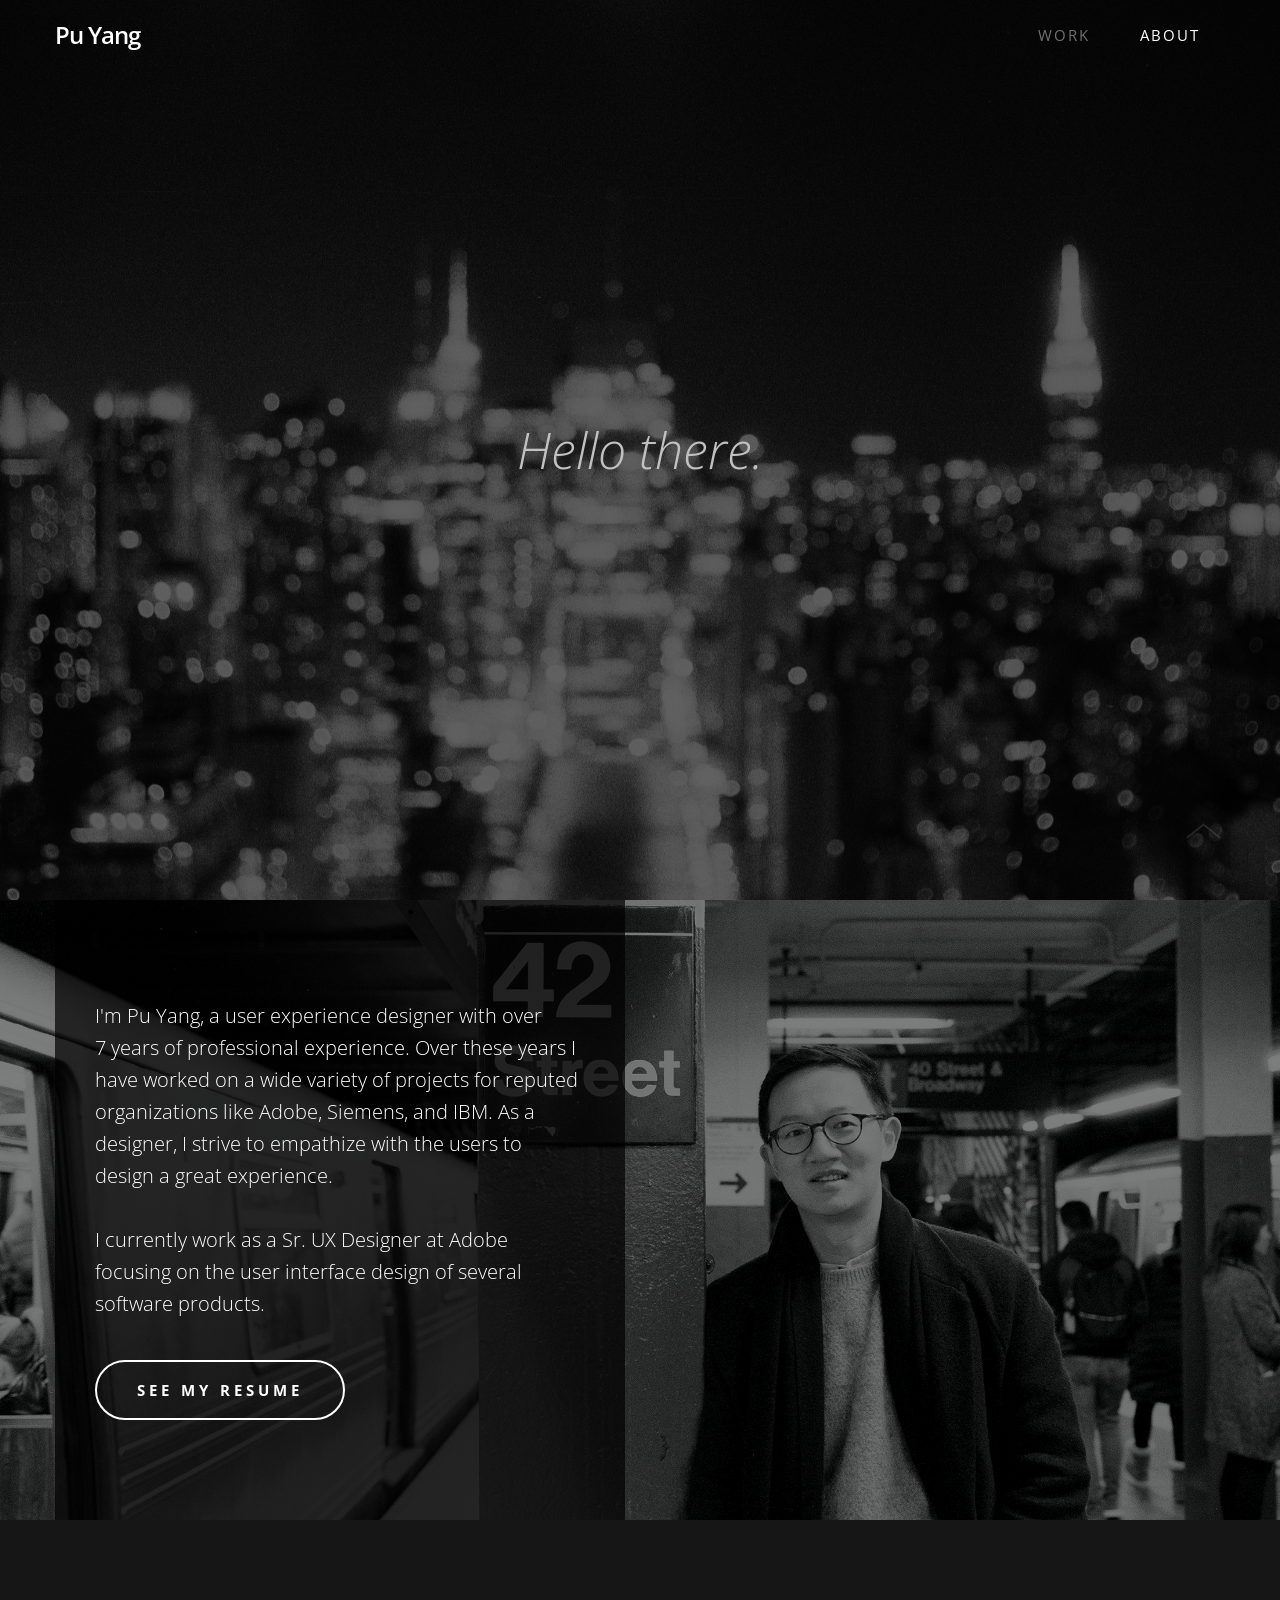
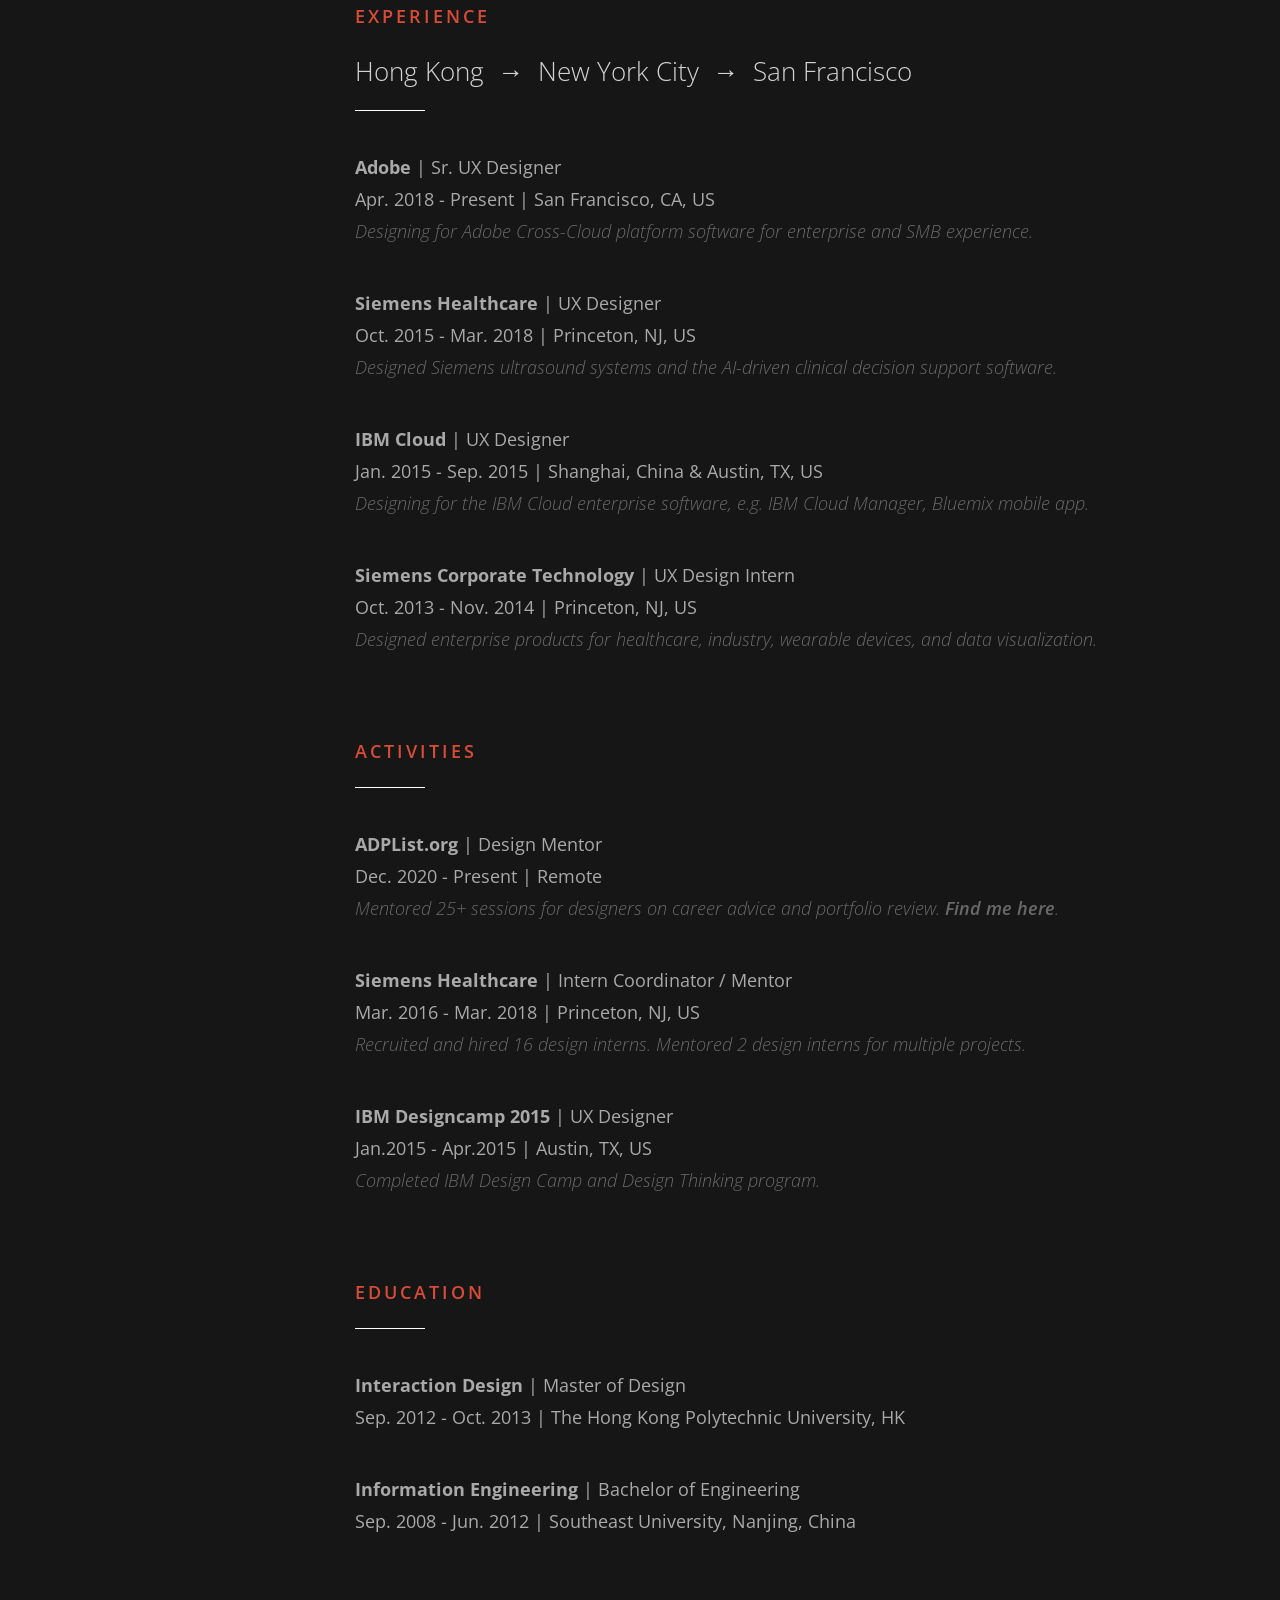
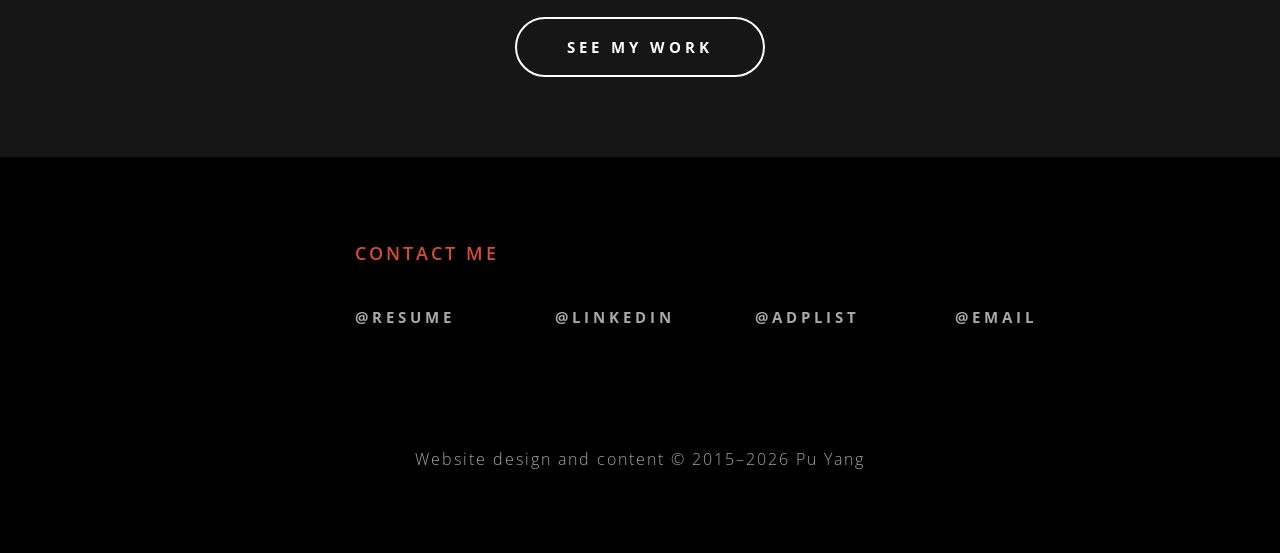
==== commit 9d3d7273: "Add copyright notice" ====
--- a/about/index.html
+++ b/about/index.html
@@ -797,7 +797,7 @@
 			
 									<div class="fade-content footer"><div id="footer-holder"><div id="content_gaym8dpeb" class="content-p">
 
-				<div class="content-container" style="padding-top: 80px;padding-bottom: 80px;background-color: #000000;" data-content-id="content_gaym8dpeb" data-content-type="content-p"><div class="container"><div class="row"><div data-content-id="content_gaym8dpeb" data-paragraph-id="content_gaym8dpeb" data-content-type="content-p" class="wysiwyg-ce offset2 span8"><p style="text-align: center;" data-font-size="16px"><span style="letter-spacing:2px;"><span style="color:#A9A9A9;"><span class="light">Website design and content © 2021 Pu Yang</span></span></span></p></div></div></div></div></div></div></div>			<!-- content -->
+				<div class="content-container" style="padding-top: 80px;padding-bottom: 80px;background-color: #000000;" data-content-id="content_gaym8dpeb" data-content-type="content-p"><div class="container"><div class="row"><div data-content-id="content_gaym8dpeb" data-paragraph-id="content_gaym8dpeb" data-content-type="content-p" class="wysiwyg-ce offset2 span8"><p style="text-align: center;" data-font-size="16px"><span style="letter-spacing:2px;"><span style="color:#A9A9A9;"><span class="light">Website design and content © 2015–2026 Pu Yang</span></span></span></p></div></div></div></div></div></div></div>			<!-- content -->
 			</div>
 		<!-- wrapper -->
 		</div>
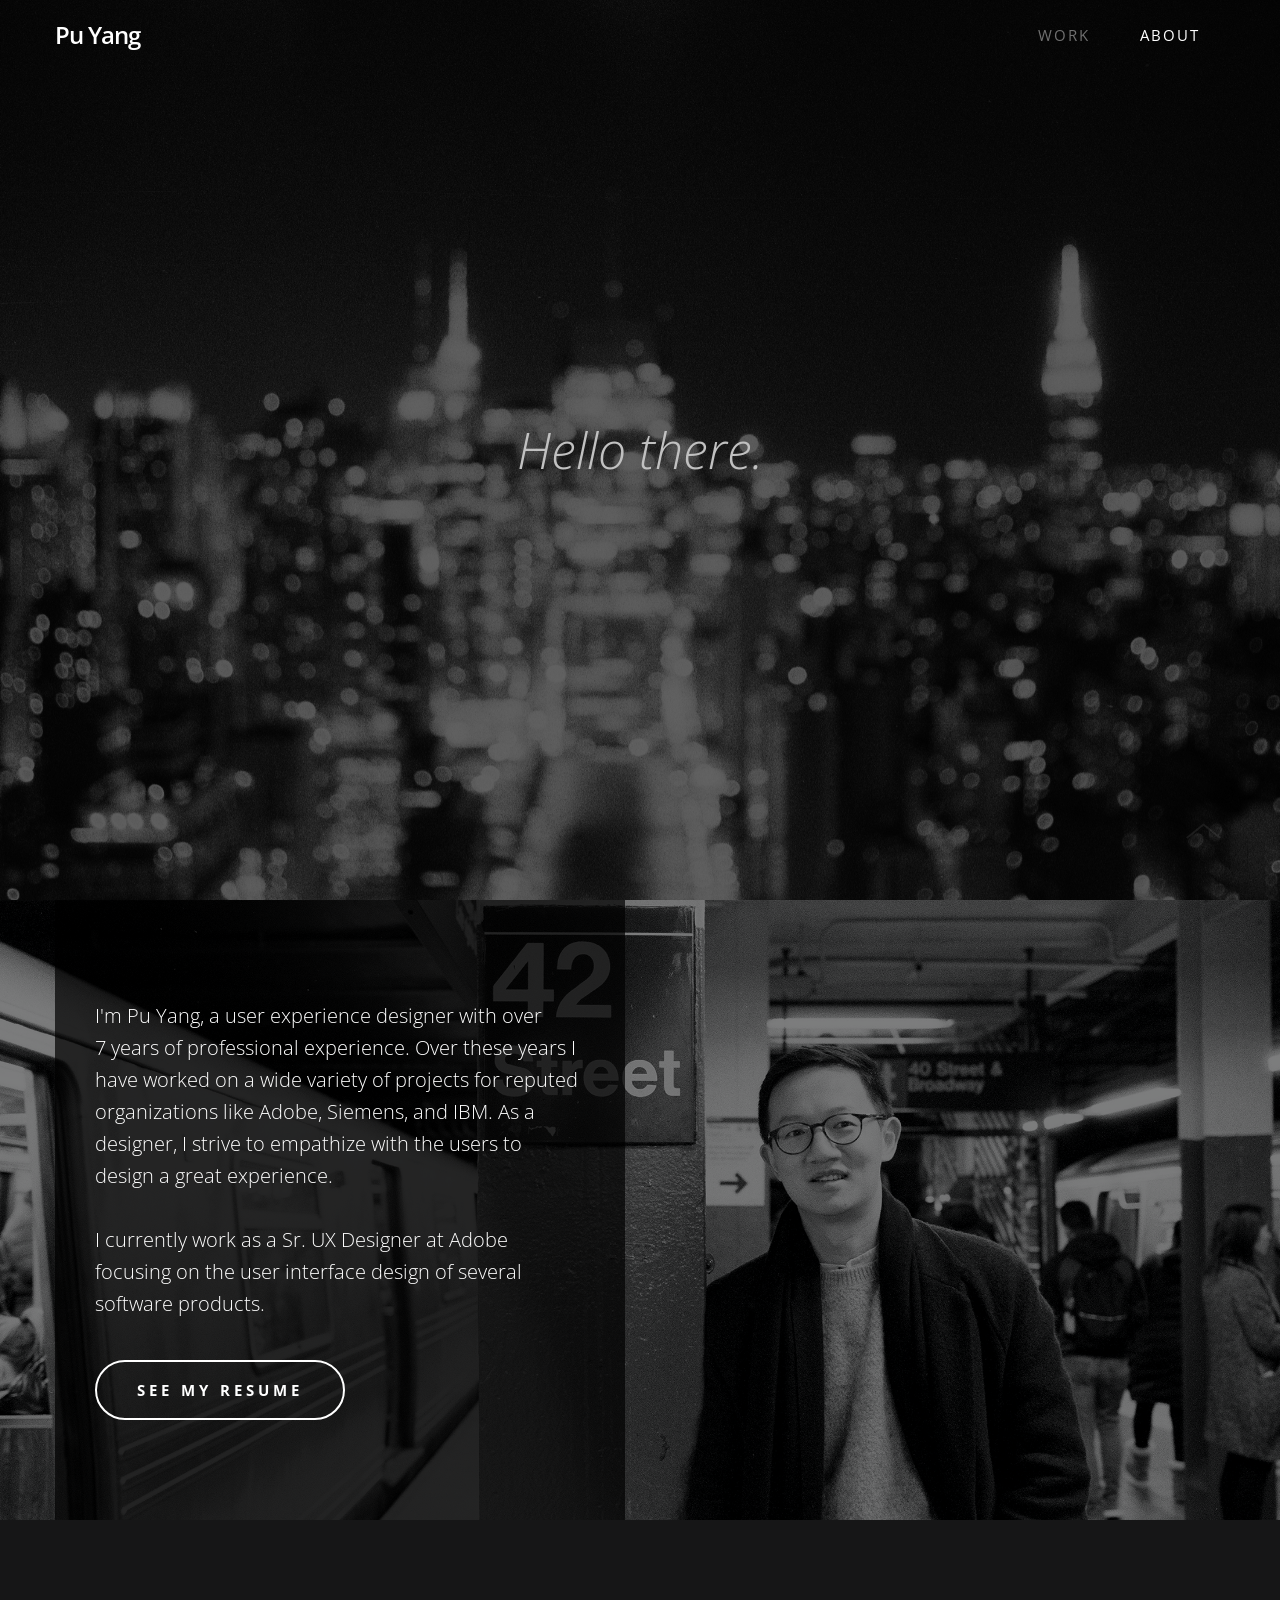
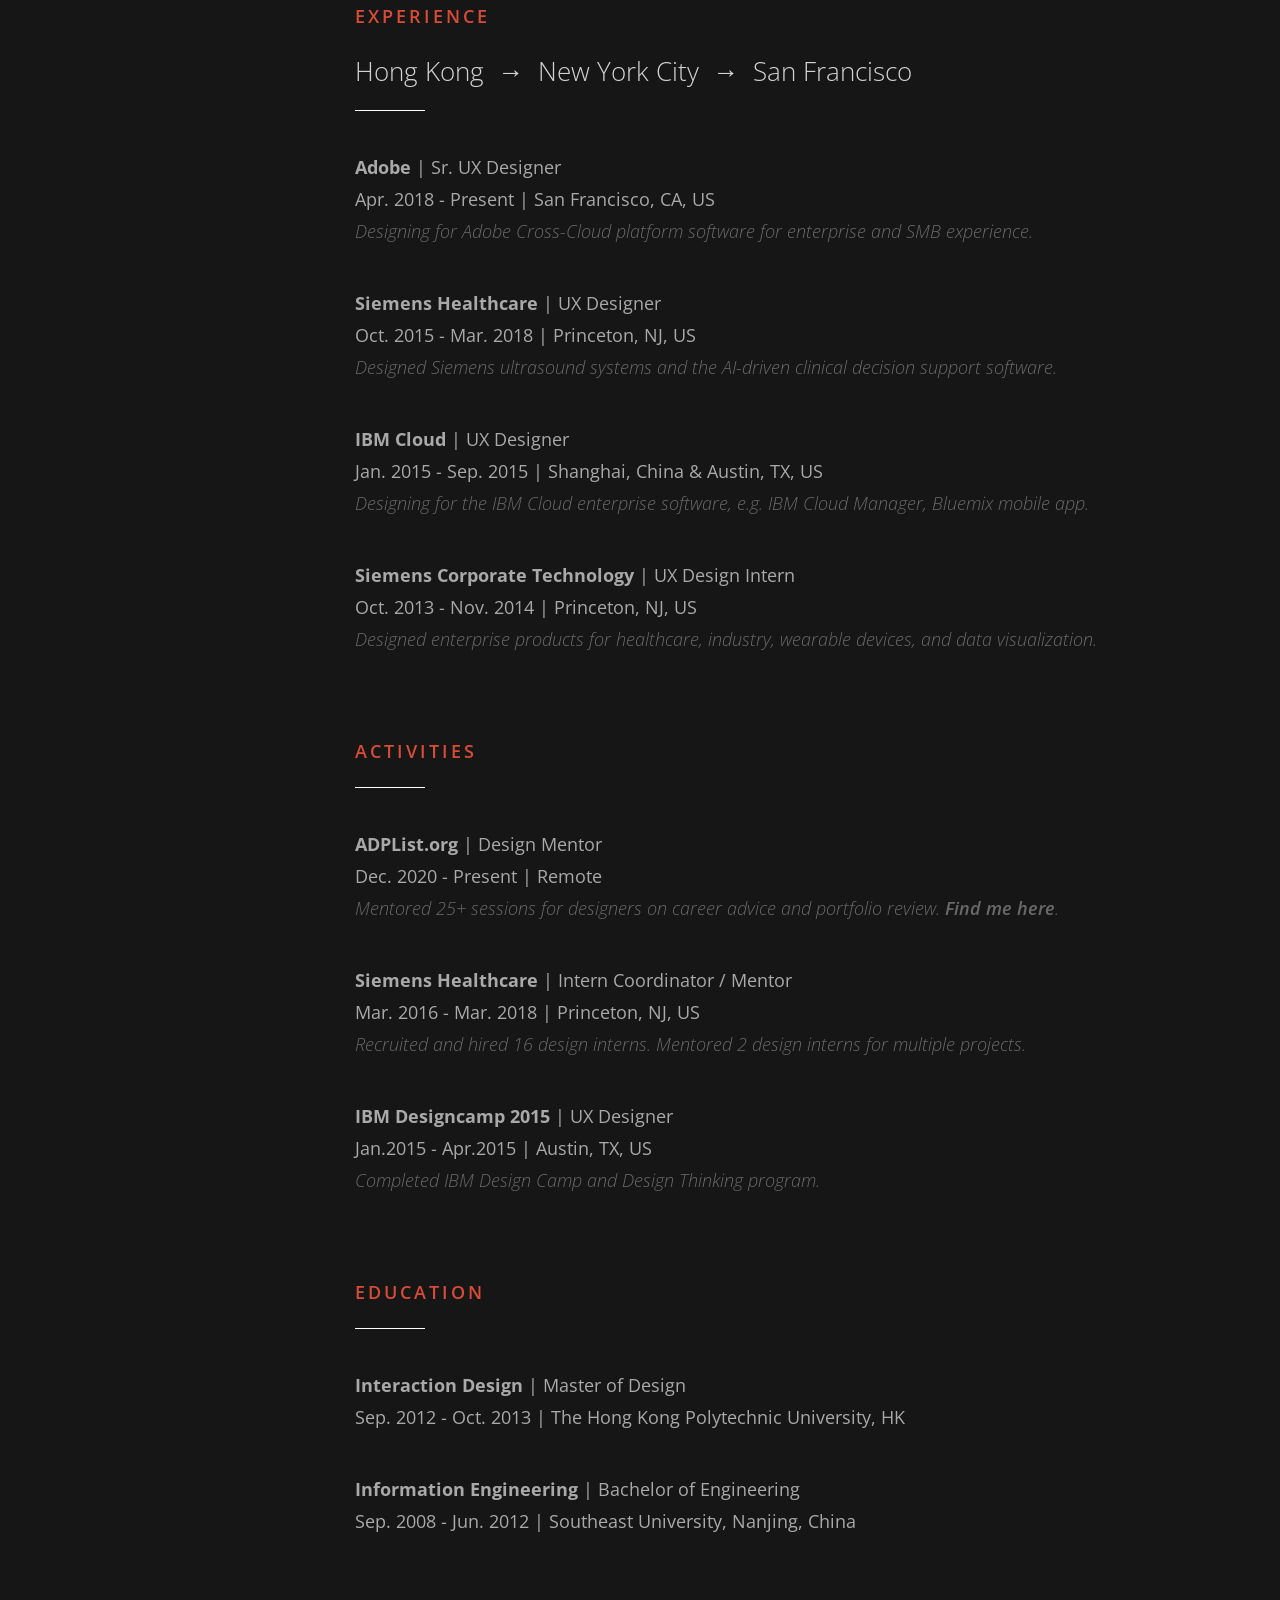
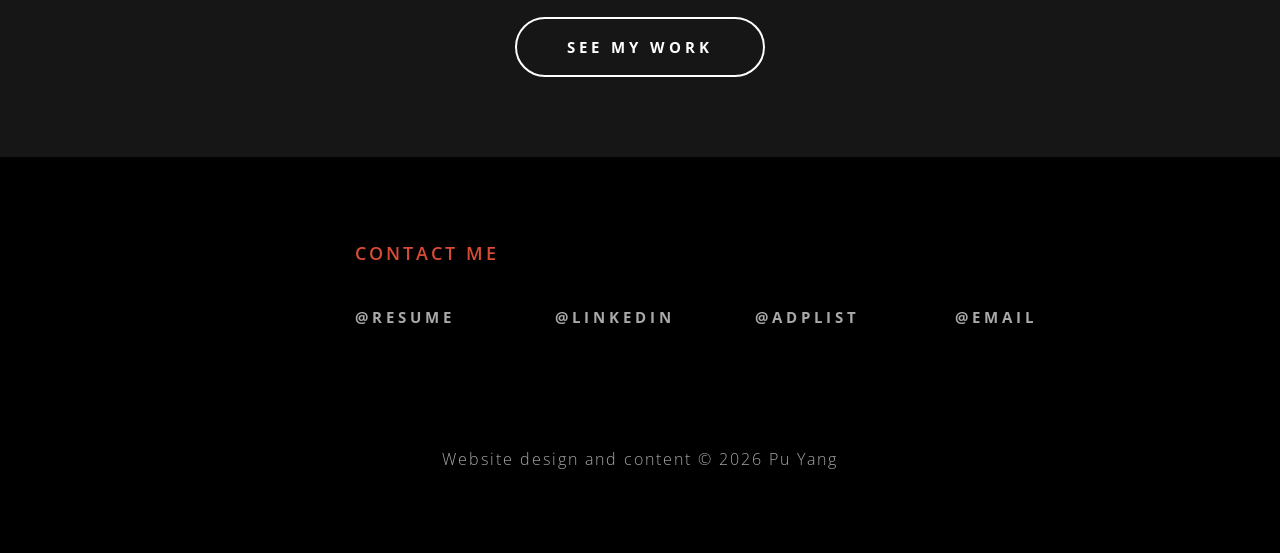
==== commit b1a62839: "Footer copyright 2026" ====
--- a/about/index.html
+++ b/about/index.html
@@ -797,7 +797,7 @@
 			
 									<div class="fade-content footer"><div id="footer-holder"><div id="content_gaym8dpeb" class="content-p">
 
-				<div class="content-container" style="padding-top: 80px;padding-bottom: 80px;background-color: #000000;" data-content-id="content_gaym8dpeb" data-content-type="content-p"><div class="container"><div class="row"><div data-content-id="content_gaym8dpeb" data-paragraph-id="content_gaym8dpeb" data-content-type="content-p" class="wysiwyg-ce offset2 span8"><p style="text-align: center;" data-font-size="16px"><span style="letter-spacing:2px;"><span style="color:#A9A9A9;"><span class="light">Website design and content © 2015–2026 Pu Yang</span></span></span></p></div></div></div></div></div></div></div>			<!-- content -->
+				<div class="content-container" style="padding-top: 80px;padding-bottom: 80px;background-color: #000000;" data-content-id="content_gaym8dpeb" data-content-type="content-p"><div class="container"><div class="row"><div data-content-id="content_gaym8dpeb" data-paragraph-id="content_gaym8dpeb" data-content-type="content-p" class="wysiwyg-ce offset2 span8"><p style="text-align: center;" data-font-size="16px"><span style="letter-spacing:2px;"><span style="color:#A9A9A9;"><span class="light">Website design and content © 2026 Pu Yang</span></span></span></p></div></div></div></div></div></div></div>			<!-- content -->
 			</div>
 		<!-- wrapper -->
 		</div>
